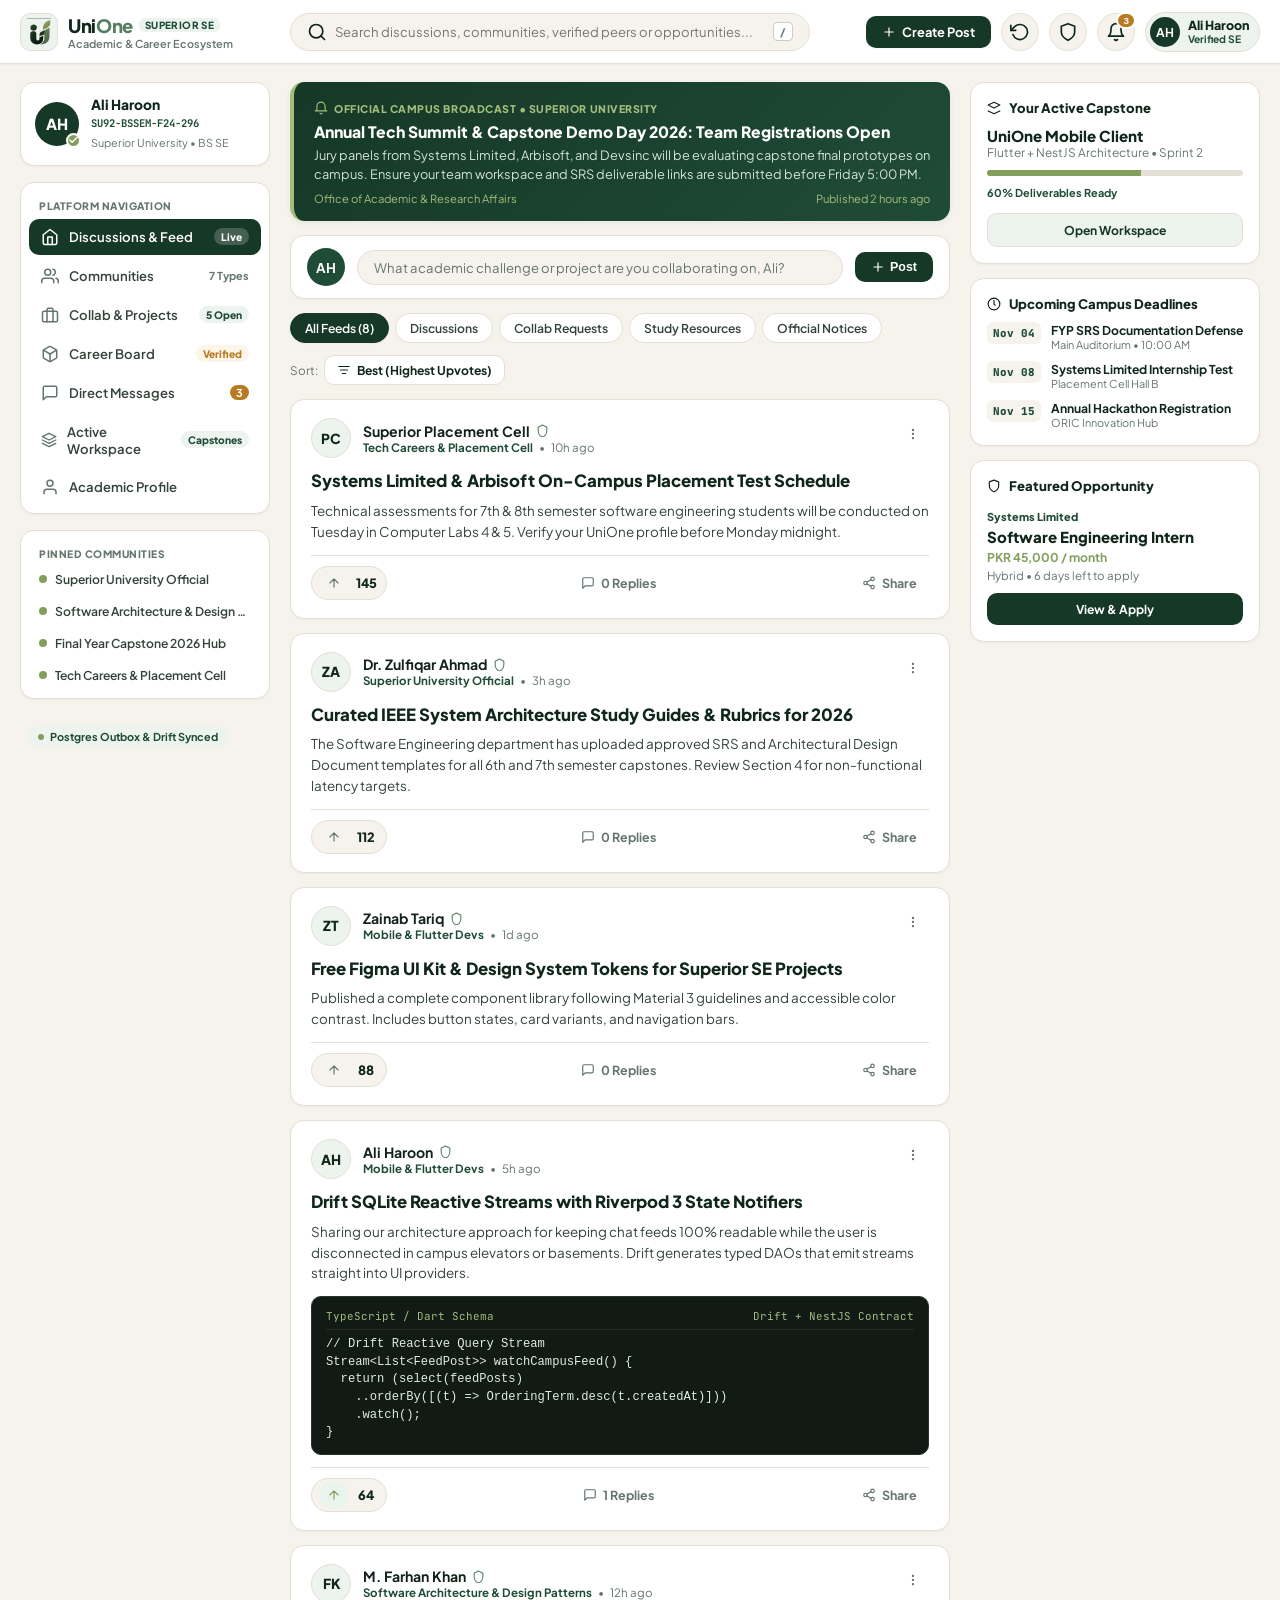
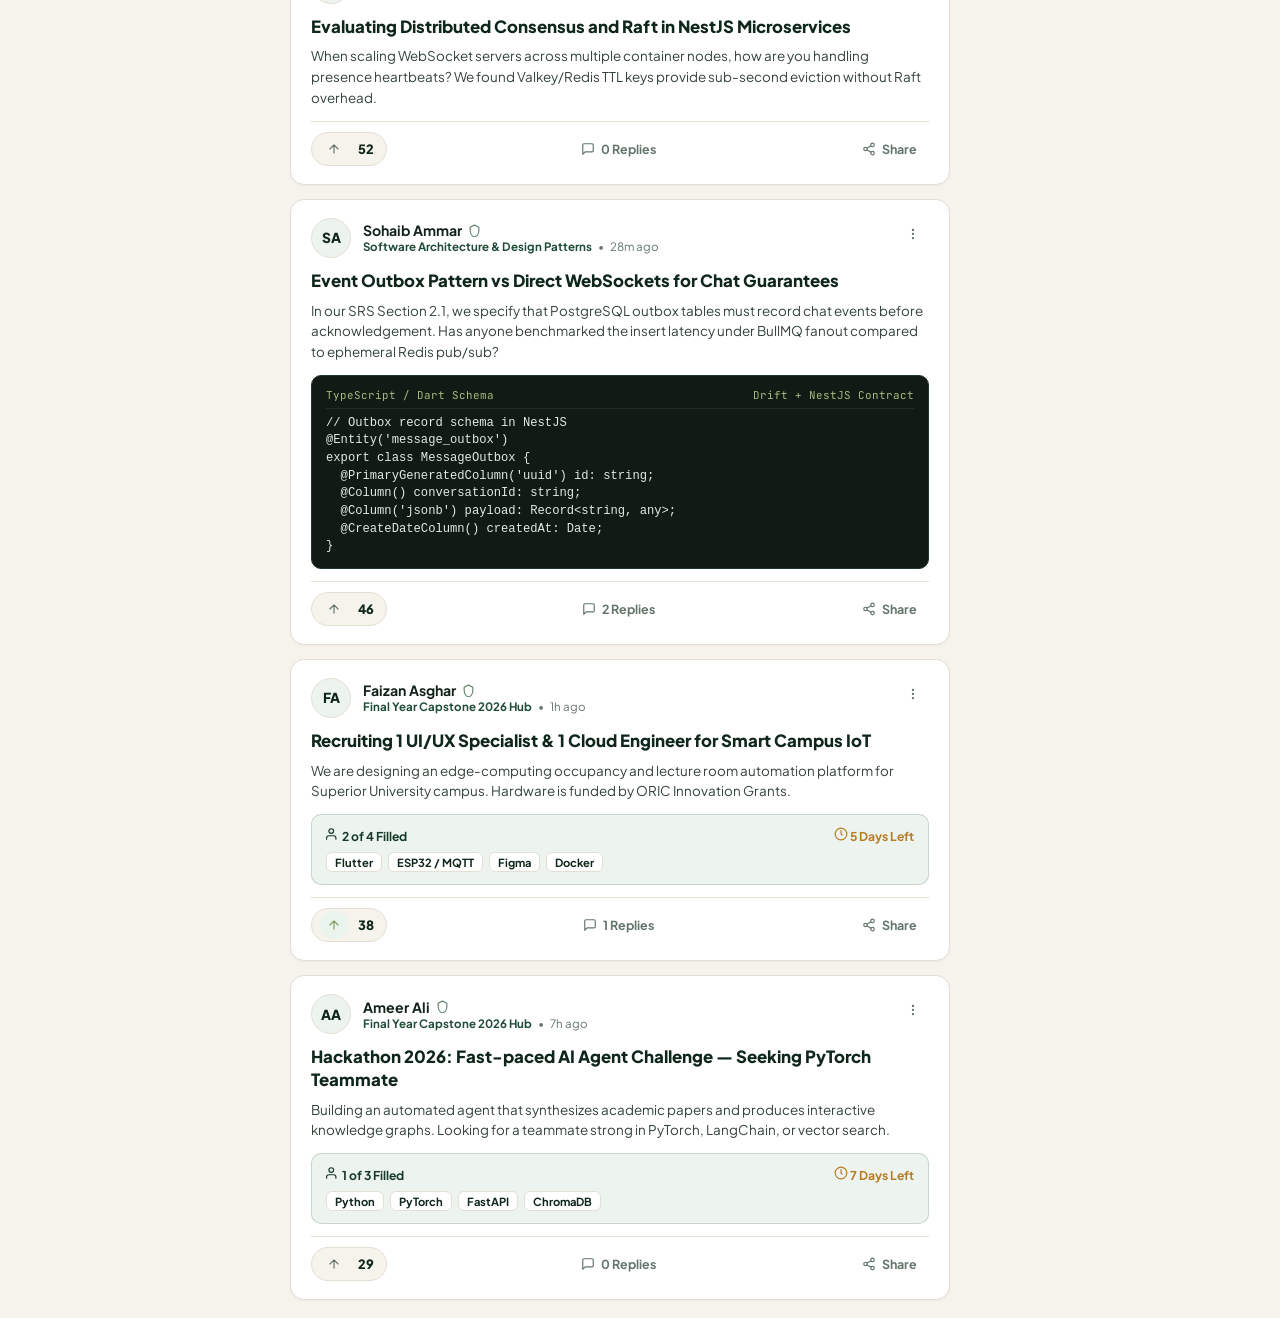
==== index.html @ a62dd931 "feat: complete UniOne responsive prototype with centered logo, minimal copy, and bottom navigation" ====
<!DOCTYPE html>
<html lang="en">
<head>
  <meta charset="UTF-8">
  <meta name="viewport" content="width=device-width, initial-scale=1.0, maximum-scale=1.0, user-scalable=no, viewport-fit=cover">
  <title>UniOne — Student Collaboration, Community Networking & Career Platform</title>
  <meta name="description" content="Superior University's verified academic collaboration and career discovery ecosystem.">
  <link rel="preconnect" href="https://fonts.googleapis.com">
  <link rel="preconnect" href="https://fonts.gstatic.com" crossorigin>
  <link href="https://fonts.googleapis.com/css2?family=Plus+Jakarta+Sans:wght@400;500;600;700;800&family=JetBrains+Mono:wght@400;500;600&display=swap" rel="stylesheet">
  <link rel="stylesheet" href="styles.css">
</head>
<body class="unione-app-body">

  <!-- ========================================== -->
  <!-- 0. BRAND SPLASH SCREEN (Animates on load) -->
  <!-- ========================================== -->
  <div class="splash-screen" id="splashScreen">
    <div class="splash-particles">
      <span class="particle p1"></span>
      <span class="particle p2"></span>
      <span class="particle p3"></span>
    </div>

    <div class="splash-content">
      <div class="splash-logo-container">
        <div class="logo-glow-ring"></div>
        <div class="logo-svg-wrapper" id="splashLogo">
          <svg xmlns="http://www.w3.org/2000/svg" viewBox="0 0 210 240" class="brand-svg-mark">
            <defs>
              <linearGradient id="splash-grad-forest" x1="0%" y1="0%" x2="100%" y2="100%">
                <stop offset="0%" stop-color="#1B3E2B" />
                <stop offset="100%" stop-color="#0F2418" />
              </linearGradient>
              <linearGradient id="splash-grad-sage" x1="0%" y1="0%" x2="100%" y2="100%">
                <stop offset="0%" stop-color="#5E7D53" />
                <stop offset="100%" stop-color="#41573A" />
              </linearGradient>
              <linearGradient id="splash-grad-leaf" x1="0%" y1="0%" x2="100%" y2="100%">
                <stop offset="0%" stop-color="#9DB568" />
                <stop offset="100%" stop-color="#768F4C" />
              </linearGradient>
            </defs>
            <path class="splash-path u-curve" d="M 35,117 L 28,128 L 27,171 L 30,188 L 40,206 L 59,221 L 81,227 L 103,225 L 124,214 L 134,203 L 142,186 L 143,151 L 109,164 L 105,185 L 100,190 L 91,191 L 84,186 L 82,181 L 82,129 L 78,120 L 72,115 L 62,112 L 48,112 Z" fill="url(#splash-grad-forest)" />
            <path class="splash-path right-stem" d="M 195,82 L 122,117 L 111,128 L 108,137 L 108,157 L 150,142 L 150,173 L 146,192 L 139,205 L 125,219 L 115,225 L 116,227 L 135,226 L 155,220 L 175,208 L 188,192 L 196,169 Z" fill="url(#splash-grad-sage)" />
            <path class="splash-path dot" d="M 52,55 L 42,59 L 33,67 L 29,77 L 29,88 L 33,97 L 40,104 L 48,108 L 60,109 L 72,105 L 81,97 L 86,87 L 86,75 L 81,65 L 73,58 L 65,55 Z" fill="url(#splash-grad-forest)" />
            <path class="splash-path leaf" d="M 202,18 L 192,19 L 173,27 L 164,33 L 153,44 L 144,59 L 141,69 L 140,99 L 145,98 L 176,84 L 182,80 L 193,69 L 198,60 L 202,46 L 202,35 L 203,34 L 203,19 Z" fill="url(#splash-grad-leaf)" />
          </svg>
        </div>
      </div>

      <div class="splash-typography">
        <h1 class="splash-title">Uni<span>One</span></h1>
        <p class="splash-tagline">Student Collaboration, Community Networking & Career Discovery</p>
        <div class="splash-badge-sub">
          <svg class="svg-icon mini" viewBox="0 0 24 24"><path d="M12 2l8 4v6c0 5.5-3.8 10.7-8 12-4.2-1.3-8-6.5-8-12V6l8-4z"/></svg>
          <span>Superior University Verified Network • SRS v1.0</span>
        </div>
      </div>

      <div class="splash-loader-area">
        <div class="splash-progress-track">
          <div class="splash-progress-bar" id="splashProgressBar"></div>
        </div>
        <span class="splash-loading-text" id="splashStatusText">Connecting to academic registry...</span>
      </div>
    </div>
  </div>

  <!-- ========================================== -->
  <!-- TOP UNIVERSAL HEADER BAR (Fluid & Responsive) -->
  <!-- ========================================== -->
  <header class="unione-top-navbar" id="topNavbar">
    <div class="nav-left-brand">
      <button class="mobile-menu-toggle" id="btnToggleSidebar" aria-label="Toggle Navigation">
        <svg class="svg-icon" viewBox="0 0 24 24"><line x1="3" y1="12" x2="21" y2="12"></line><line x1="3" y1="6" x2="21" y2="6"></line><line x1="3" y1="18" x2="21" y2="18"></line></svg>
      </button>

      <div class="brand-link" id="brandLogoTrigger">
        <div class="brand-logo-frame">
          <img src="logo_clean.png" alt="UniOne Logo" width="28" height="32" class="brand-img">
        </div>
        <div class="brand-titles">
          <div class="brand-name-row">
            <span class="brand-name">Uni<span class="brand-highlight">One</span></span>
            <span class="brand-tag-beta">Superior SE</span>
          </div>
          <span class="brand-org">Academic & Career Ecosystem</span>
        </div>
      </div>
    </div>

    <!-- Center Universal Search Bar with Live Suggestions -->
    <div class="nav-center-search">
      <div class="search-input-shell">
        <svg class="svg-icon search-icon" viewBox="0 0 24 24"><circle cx="11" cy="11" r="8"></circle><line x1="21" y1="21" x2="16.65" y2="16.65"></line></svg>
        <input type="text" id="globalSearchInput" placeholder="Search discussions, communities, verified peers or opportunities..." autocomplete="off">
        <kbd class="search-kbd-hint">/</kbd>
      </div>
      <!-- Live Dropdown Results Container -->
      <div class="search-quick-dropdown hidden" id="searchQuickDropdown"></div>
    </div>

    <!-- Right Actions: Composer, Notifications, Live State & Profile -->
    <div class="nav-right-actions">
      <button class="action-btn-primary" id="btnHeaderNewPost">
        <svg class="svg-icon mini" viewBox="0 0 24 24"><line x1="12" y1="5" x2="12" y2="19"></line><line x1="5" y1="12" x2="19" y2="12"></line></svg>
        <span class="btn-text">Create Post</span>
      </button>

      <!-- Replay Splash Sequence -->
      <button class="icon-round-btn" id="btnReplaySplashHeader" title="Replay App Launch Experience">
        <svg class="svg-icon" viewBox="0 0 24 24"><polyline points="1 4 1 10 7 10"></polyline><path d="M3.51 15a9 9 0 1 0 2.13-9.36L1 10"></path></svg>
      </button>

      <!-- Verification / OTP Flow Preview -->
      <button class="icon-round-btn" id="btnVerifyDomainHeader" title="Verify University Email & Domain">
        <svg class="svg-icon" viewBox="0 0 24 24"><path d="M12 22s8-4 8-10V5l-8-3-8 3v7c0 6 8 10 8 10z"></path></svg>
      </button>

      <!-- Notifications Dropdown Trigger -->
      <div class="popover-wrapper">
        <button class="icon-round-btn has-dot" id="btnNotificationsToggle" title="Notifications">
          <svg class="svg-icon" viewBox="0 0 24 24"><path d="M18 8A6 6 0 0 0 6 8c0 7-3 9-3 9h18s-3-2-3-9"></path><path d="M13.73 21a2 2 0 0 1-3.46 0"></path></svg>
          <span class="unread-dot" id="notifUnreadBadge">3</span>
        </button>

        <div class="popover-dropdown notifications-panel hidden" id="notificationsDropdown">
          <div class="dropdown-header">
            <h4>Campus Notifications</h4>
            <button class="text-action-link" id="btnMarkAllNotifsRead">Mark read</button>
          </div>
          <div class="notifications-scroll" id="notificationsList">
            <!-- Dynamically populated from demo data -->
          </div>
        </div>
      </div>

      <!-- User Profile Header Summary -->
      <div class="header-profile-badge" id="btnOpenProfileHeader">
        <div class="profile-avatar-pill">AH</div>
        <div class="profile-meta-text">
          <span class="user-display-name">Ali Haroon</span>
          <span class="user-role-badge">Verified SE</span>
        </div>
      </div>
    </div>
  </header>

  <!-- ========================================== -->
  <!-- MAIN APP WORKSPACE (Responsive Multi-Column) -->
  <!-- ========================================== -->
  <div class="app-workspace-layout">
    
    <!-- ---------------------------------------- -->
    <!-- LEFT NAVIGATION SIDEBAR (Collapsible on mobile) -->
    <!-- ---------------------------------------- -->
    <aside class="app-navigation-sidebar" id="appSidebar">
      <!-- Verified Student Mini Badge Card -->
      <div class="sidebar-student-card">
        <div class="student-avatar-ring">
          <span class="student-initials">AH</span>
          <span class="verified-icon-check" title="Verified University Student">
            <svg class="svg-icon mini" viewBox="0 0 24 24"><polyline points="20 6 9 17 4 12"></polyline></svg>
          </span>
        </div>
        <div class="student-info">
          <h4>Ali Haroon</h4>
          <span class="student-id-code">SU92-BSSEM-F24-296</span>
          <span class="student-dept">Superior University • BS SE</span>
        </div>
      </div>

      <!-- Main Navigation Links -->
      <nav class="sidebar-nav-menu">
        <div class="nav-section-label">PLATFORM NAVIGATION</div>

        <button class="nav-menu-item active" data-tab="feed">
          <svg class="svg-icon" viewBox="0 0 24 24"><path d="M3 9l9-7 9 7v11a2 2 0 0 1-2 2H5a2 2 0 0 1-2-2z"></path><polyline points="9 22 9 12 15 12 15 22"></polyline></svg>
          <span>Discussions & Feed</span>
          <span class="menu-badge hot">Live</span>
        </button>

        <button class="nav-menu-item" data-tab="communities">
          <svg class="svg-icon" viewBox="0 0 24 24"><path d="M17 21v-2a4 4 0 0 0-4-4H5a4 4 0 0 0-4 4v2"></path><circle cx="9" cy="7" r="4"></circle><path d="M23 21v-2a4 4 0 0 0-3-3.87"></path><path d="M16 3.13a4 4 0 0 1 0 7.75"></path></svg>
          <span>Communities</span>
          <span class="menu-count">7 Types</span>
        </button>

        <button class="nav-menu-item" data-tab="collab">
          <svg class="svg-icon" viewBox="0 0 24 24"><rect x="2" y="7" width="20" height="14" rx="2" ry="2"></rect><path d="M16 21V5a2 2 0 0 0-2-2h-4a2 2 0 0 0-2 2v16"></path></svg>
          <span>Collab & Projects</span>
          <span class="menu-badge">5 Open</span>
        </button>

        <button class="nav-menu-item" data-tab="opportunities">
          <svg class="svg-icon" viewBox="0 0 24 24"><path d="M21 16V8a2 2 0 0 0-1-1.73l-7-4a2 2 0 0 0-2 0l-7 4A2 2 0 0 0 3 8v8a2 2 0 0 0 1 1.73l7 4a2 2 0 0 0 2 0l7-4A2 2 0 0 0 21 16z"></path><polyline points="3.27 6.96 12 12.01 20.73 6.96"></polyline><line x1="12" y1="22.08" x2="12" y2="12"></line></svg>
          <span>Career Board</span>
          <span class="menu-badge verified">Verified</span>
        </button>

        <button class="nav-menu-item" data-tab="messages">
          <svg class="svg-icon" viewBox="0 0 24 24"><path d="M21 15a2 2 0 0 1-2 2H7l-4 4V5a2 2 0 0 1 2-2h14a2 2 0 0 1 2 2z"></path></svg>
          <span>Direct Messages</span>
          <span class="menu-count unread-pill" id="sidebarMsgUnreadCount">3</span>
        </button>

        <button class="nav-menu-item" data-tab="workspace">
          <svg class="svg-icon" viewBox="0 0 24 24"><polygon points="12 2 2 7 12 12 22 7 12 2"></polygon><polyline points="2 17 12 22 22 17"></polyline><polyline points="2 12 12 17 22 12"></polyline></svg>
          <span>Active Workspace</span>
          <span class="menu-badge active-pill">Capstones</span>
        </button>

        <button class="nav-menu-item" data-tab="profile">
          <svg class="svg-icon" viewBox="0 0 24 24"><path d="M20 21v-2a4 4 0 0 0-4-4H8a4 4 0 0 0-4 4v2"></path><circle cx="12" cy="7" r="4"></circle></svg>
          <span>Academic Profile</span>
        </button>
      </nav>

      <!-- Quick Communities Shortlist -->
      <div class="sidebar-communities-section">
        <div class="nav-section-label">PINNED COMMUNITIES</div>
        <div class="pinned-comm-list" id="sidebarPinnedComm">
          <!-- Dynamically populated -->
        </div>
      </div>

      <!-- Quick Stats Footer -->
      <div class="sidebar-status-footer">
        <div class="status-indicator-pill">
          <span class="live-dot"></span>
          <span>Postgres Outbox & Drift Synced</span>
        </div>
      </div>
    </aside>

    <!-- ---------------------------------------- -->
    <!-- CENTER CONTENT STAGE (Dynamic Views)     -->
    <!-- ---------------------------------------- -->
    <main class="app-main-content" id="appMainStage">

      <!-- ======================================== -->
      <!-- TAB 1: DISCUSSIONS & FEED (SRS 3.4)     -->
      <!-- ======================================== -->
      <section class="content-view-pane active" id="pane-feed">
        <!-- Campus Official Announcement Banner (SRS FR-08, FR-14) -->
        <article class="campus-broadcast-banner">
          <div class="broadcast-tag">
            <svg class="svg-icon mini" viewBox="0 0 24 24"><path d="M22 17H2a3 3 0 0 0 3-3V9a7 7 0 0 1 14 0v5a3 3 0 0 0 3 3zm-8.27 4a2 2 0 0 1-3.46 0"/></svg>
            <span>OFFICIAL CAMPUS BROADCAST • SUPERIOR UNIVERSITY</span>
          </div>
          <div class="broadcast-body">
            <h3>Annual Tech Summit & Capstone Demo Day 2026: Team Registrations Open</h3>
            <p>Jury panels from Systems Limited, Arbisoft, and Devsinc will be evaluating capstone final prototypes on campus. Ensure your team workspace and SRS deliverable links are submitted before Friday 5:00 PM.</p>
          </div>
          <div class="broadcast-footer">
            <span class="broadcast-source">Office of Academic & Research Affairs</span>
            <span class="broadcast-time">Published 2 hours ago</span>
          </div>
        </article>

        <!-- Quick Post Trigger Box -->
        <div class="quick-composer-box" id="triggerComposerBox">
          <div class="quick-avatar">AH</div>
          <div class="quick-input-placeholder">
            <span>What academic challenge or project are you collaborating on, Ali?</span>
          </div>
          <button class="quick-post-btn" id="btnQuickPostAction">
            <svg class="svg-icon mini" viewBox="0 0 24 24"><line x1="12" y1="5" x2="12" y2="19"></line><line x1="5" y1="12" x2="19" y2="12"></line></svg>
            <span>Post</span>
          </button>
        </div>

        <!-- Filter Subbar: Type Chips & Sort Toggle (SRS FR-16: New/Best sorting) -->
        <div class="feed-controls-subbar">
          <div class="filter-pills-row">
            <button class="filter-pill active" data-filter="all">All Feeds (8)</button>
            <button class="filter-pill" data-filter="discussion">Discussions</button>
            <button class="filter-pill" data-filter="collab">Collab Requests</button>
            <button class="filter-pill" data-filter="resource">Study Resources</button>
            <button class="filter-pill" data-filter="announcement">Official Notices</button>
          </div>

          <div class="sort-action-group">
            <span class="sort-hint-label">Sort:</span>
            <button class="sort-dropdown-btn" id="btnToggleSort">
              <svg class="svg-icon mini" viewBox="0 0 24 24"><path d="M3 6h18M6 12h12m-9 6h6"/></svg>
              <strong id="currentSortLabel">Best (Highest Upvotes)</strong>
            </button>
          </div>
        </div>

        <!-- Main Stream Cards Container -->
        <div class="posts-feed-stream" id="postsFeedContainer">
          <!-- Populated from rich demo data via app.js -->
        </div>
      </section>

      <!-- ======================================== -->
      <!-- TAB 2: COMMUNITIES (7 MVP TYPES - SRS 3.3)-->
      <!-- ======================================== -->
      <section class="content-view-pane" id="pane-communities">
        <div class="section-hero-header">
          <div class="hero-text-block">
            <h2>Campus Communities</h2>
            <p>Explore 7 verified community tiers structured according to UniOne SRS Section 3.3. Join academic hubs, project workspaces, and faculty channels.</p>
          </div>
          <button class="action-btn-primary" id="btnCreateCommunityTrigger">
            <svg class="svg-icon mini" viewBox="0 0 24 24"><line x1="12" y1="5" x2="12" y2="19"></line><line x1="5" y1="12" x2="19" y2="12"></line></svg>
            <span>Create Community</span>
          </button>
        </div>

        <!-- 7 Types Filter Tabs -->
        <div class="community-categories-bar">
          <button class="cat-chip active" data-comm-filter="all">All Tiers (7)</button>
          <button class="cat-chip" data-comm-filter="institutional">Institutional</button>
          <button class="cat-chip" data-comm-filter="academic">Academic & Study</button>
          <button class="cat-chip" data-comm-filter="project">Project Work</button>
          <button class="cat-chip" data-comm-filter="career">Careers & Placement</button>
          <button class="cat-chip" data-comm-filter="interest">Open Interest</button>
          <button class="cat-chip" data-comm-filter="private">Private Groups</button>
        </div>

        <div class="communities-cards-grid" id="communitiesGrid">
          <!-- Populated via JS -->
        </div>
      </section>

      <!-- ======================================== -->
      <!-- TAB 3: COLLABS & PROJECTS (SRS 3.5)     -->
      <!-- ======================================== -->
      <section class="content-view-pane" id="pane-collab">
        <div class="section-hero-header banner-style">
          <div class="hero-text-block">
            <div class="hero-subbadge">
              <svg class="svg-icon mini" viewBox="0 0 24 24"><path d="M17 21v-2a4 4 0 0 0-4-4H5a4 4 0 0 0-4 4v2"></path><circle cx="9" cy="7" r="4"></circle></svg>
              <span>STUDENT TEAM RECRUITMENT & CAPSTONE DISCOVERY</span>
            </div>
            <h2>Recruit Peer Teammates with Verified Skills</h2>
            <p>Looking for a Flutter developer, backend engineer, or UI/UX designer for your semester project or national hackathon? Post structured requests with transparent capacity and deadlines.</p>
          </div>
          <div class="hero-actions-row">
            <button class="action-btn-primary" id="btnPostCollabHero">
              <svg class="svg-icon mini" viewBox="0 0 24 24"><line x1="12" y1="5" x2="12" y2="19"></line><line x1="5" y1="12" x2="19" y2="12"></line></svg>
              <span>Post Collab Request</span>
            </button>
            <button class="action-btn-secondary" id="btnGoToWorkspaceHero">
              <svg class="svg-icon mini" viewBox="0 0 24 24"><polygon points="12 2 2 7 12 12 22 7 12 2"></polygon><polyline points="2 17 12 22 22 17"></polyline></svg>
              <span>Open My Team Workspace</span>
            </button>
          </div>
        </div>

        <div class="collab-items-grid" id="collabDirectoryGrid">
          <!-- Populated via JS -->
        </div>
      </section>

      <!-- ======================================== -->
      <!-- TAB 4: CAREER BOARD (SRS 3.7)           -->
      <!-- ======================================== -->
      <section class="content-view-pane" id="pane-opportunities">
        <div class="section-hero-header">
          <div class="hero-text-block">
            <div class="verified-gate-pill">
              <svg class="svg-icon mini" viewBox="0 0 24 24"><path d="M12 22s8-4 8-10V5l-8-3-8 3v7c0 6 8 10 8 10z"></path></svg>
              <span>VERIFIED CORPORATE PARTNERS ONLY • AUTO-EXPIRES IN 14 DAYS</span>
            </div>
            <h2>Superior Career & Internship Discovery</h2>
            <p>Direct recruitment postings strictly vetted by Superior Career Office. No unpaid traps or unverified entities. Apply seamlessly with your verified university credentials.</p>
          </div>
        </div>

        <div class="opportunities-filter-strip">
          <div class="opp-type-filters">
            <button class="opp-filter-btn active" data-opp-type="all">All Opportunities (5)</button>
            <button class="opp-filter-btn" data-opp-type="internship">Paid Internships</button>
            <button class="opp-filter-btn" data-opp-type="graduate">Graduate Roles</button>
            <button class="opp-filter-btn" data-opp-type="research">Research Grants</button>
          </div>
          <span class="opp-stats-text" id="oppCountIndicator">Showing 5 vetted opportunities</span>
        </div>

        <div class="opportunities-cards-container" id="opportunitiesContainer">
          <!-- Populated via JS -->
        </div>
      </section>

      <!-- ======================================== -->
      <!-- TAB 5: DIRECT MESSAGES & CHAT (SRS 3.6) -->
      <!-- ======================================== -->
      <section class="content-view-pane" id="pane-messages">
        <div class="chat-system-layout">
          <!-- Chat Sidebar: Conversation List & Requests -->
          <div class="chat-sidebar-column">
            <div class="chat-nav-switch">
              <button class="chat-switch-btn active" id="btnSwitchDirectChat">
                <span>Conversations</span>
                <span class="chat-count-tag" id="chatActiveCount">4</span>
              </button>
              <button class="chat-switch-btn" id="btnSwitchRequestsChat">
                <span>Requests</span>
                <span class="chat-count-tag alert" id="chatRequestsCount">2</span>
              </button>
            </div>

            <!-- Search Conversations -->
            <div class="chat-search-input-shell">
              <svg class="svg-icon mini" viewBox="0 0 24 24"><circle cx="11" cy="11" r="8"></circle><line x1="21" y1="21" x2="16.65" y2="16.65"></line></svg>
              <input type="text" placeholder="Filter conversations..." id="inputFilterConvs">
            </div>

            <!-- Conversations List -->
            <div class="conversations-scroll-list" id="convsList">
              <!-- Populated via JS -->
            </div>

            <!-- Requests List (hidden by default) -->
            <div class="requests-scroll-list hidden" id="reqsList">
              <!-- Populated via JS -->
            </div>
          </div>

          <!-- Active Conversation Stage -->
          <div class="chat-active-stage" id="chatActiveStage">
            <header class="active-chat-header">
              <div class="chat-target-meta">
                <div class="chat-target-avatar" id="activeChatAvatar">SA</div>
                <div class="chat-target-titles">
                  <div class="chat-target-name-row">
                    <h4 id="activeChatName">Sohaib Ammar</h4>
                    <span class="chat-verified-badge" title="Verified Peer">
                      <svg class="svg-icon mini" viewBox="0 0 24 24"><polyline points="20 6 9 17 4 12"></polyline></svg>
                    </span>
                  </div>
                  <span class="chat-target-subtitle" id="activeChatSub">SU92-BSSEM-F24-339 • <span class="status-online-text">Online</span></span>
                </div>
              </div>
              <div class="chat-header-actions">
                <button class="icon-round-btn" id="btnReportChatUser" title="Report User to Safety">
                  <svg class="svg-icon mini" viewBox="0 0 24 24"><polygon points="7.86 2 16.14 2 22 7.86 22 16.14 16.14 22 7.86 22 2 16.14 2 7.86 7.86 2"></polygon><line x1="12" y1="8" x2="12" y2="12"></line><line x1="12" y1="16" x2="12.01" y2="16"></line></svg>
                </button>
              </div>
            </header>

            <!-- Message Stream -->
            <div class="chat-messages-scroll" id="activeChatMessagesScroll">
              <!-- Dynamically populated with chat bubbles -->
            </div>

            <!-- Typing indicator -->
            <div class="chat-typing-status hidden" id="chatTypingRow">
              <span id="chatTypingName">Sohaib</span> is typing
              <span class="typing-dot"></span><span class="typing-dot"></span><span class="typing-dot"></span>
            </div>

            <!-- Chat Composer -->
            <form class="chat-send-form" id="activeChatSendForm">
              <button type="button" class="chat-tool-btn" id="btnChatAttach" title="Attach Code/File">
                <svg class="svg-icon" viewBox="0 0 24 24"><path d="M21.44 11.05l-9.19 9.19a6 6 0 0 1-8.49-8.49l9.19-9.19a4 4 0 0 1 5.66 5.66l-9.2 9.19a2 2 0 0 1-2.83-2.83l8.49-8.48"></path></svg>
              </button>
              <input type="text" class="chat-message-input" id="inputChatMessageText" placeholder="Write a message to your peer..." autocomplete="off">
              <button type="submit" class="chat-submit-btn" id="btnSubmitChatMessage" title="Send Message">
                <svg class="svg-icon" viewBox="0 0 24 24"><line x1="22" y1="2" x2="11" y2="13"></line><polygon points="22 2 15 22 11 13 2 9 22 2"></polygon></svg>
              </button>
            </form>
          </div>
        </div>
      </section>

      <!-- ======================================== -->
      <!-- TAB 6: PROJECT WORKSPACE (SRS 3.5 & FR-21)-->
      <!-- ======================================== -->
      <section class="content-view-pane" id="pane-workspace">
        <div class="workspace-page-card">
          <header class="workspace-hero-bar">
            <div class="ws-hero-details">
              <span class="ws-tag">CAPSTONE WORKSPACE #W-409</span>
              <h3>UniOne Mobile Client (Flutter + Drift Engine)</h3>
              <p>Senior Capstone Project • Supervisor: Dr. Zulfiqar Ahmad • Milestone: Sprint 2 Demo</p>
            </div>
            <div class="ws-team-avatars-stack">
              <span class="stack-avatar" title="Ali Haroon (Project Lead)">AH</span>
              <span class="stack-avatar" title="Sohaib Ammar (Backend Arch)">SA</span>
              <span class="stack-avatar" title="Raheem Rizwan (BullMQ Queues)">RR</span>
              <span class="stack-avatar" title="Faizan Asghar (UI/UX)">FA</span>
              <span class="stack-more">+3</span>
            </div>
          </header>

          <!-- Workspace Sub Navigation -->
          <div class="workspace-sub-tabs">
            <button class="ws-tab-btn active" data-ws-section="tasks">
              <svg class="svg-icon mini" viewBox="0 0 24 24"><polyline points="9 11 12 14 22 4"></polyline><path d="M21 12v7a2 2 0 0 1-2 2H5a2 2 0 0 1-2-2V5a2 2 0 0 1 2-2h11"></path></svg>
              <span>Milestones & Tasks (5)</span>
            </button>
            <button class="ws-tab-btn" data-ws-section="roster">
              <svg class="svg-icon mini" viewBox="0 0 24 24"><path d="M17 21v-2a4 4 0 0 0-4-4H5a4 4 0 0 0-4 4v2"></path><circle cx="9" cy="7" r="4"></circle></svg>
              <span>Team Roster (7 Verified)</span>
            </button>
            <button class="ws-tab-btn" data-ws-section="teamchat">
              <svg class="svg-icon mini" viewBox="0 0 24 24"><path d="M21 15a2 2 0 0 1-2 2H7l-4 4V5a2 2 0 0 1 2-2h14a2 2 0 0 1 2 2z"></path></svg>
              <span>Private Team Chat</span>
            </button>
          </div>

          <!-- Section 1: Tasks & Progress -->
          <div class="ws-section-body active" id="wsSectionTasks">
            <div class="sprint-progress-card">
              <div class="progress-info-row">
                <strong>Sprint 2 Deliverable Completion Rate</strong>
                <span id="wsProgressPercent">60% Completed (3 of 5)</span>
              </div>
              <div class="progress-bar-track">
                <div class="progress-bar-fill" id="wsProgressBarFill" style="width: 60%;"></div>
              </div>
            </div>

            <div class="tasks-checklist-container" id="wsTasksList">
              <!-- Checkable task items with status changes -->
            </div>
          </div>

          <!-- Section 2: Team Roster -->
          <div class="ws-section-body" id="wsSectionRoster">
            <div class="roster-cards-grid" id="wsRosterGrid">
              <!-- Populated via JS with 7 student engineers from SRS -->
            </div>
          </div>

          <!-- Section 3: Team Chat -->
          <div class="ws-section-body" id="wsSectionTeamchat">
            <div class="team-chat-standalone-card">
              <div class="team-messages-scroll" id="wsTeamChatMessages">
                <!-- Populated via JS -->
              </div>
              <form class="team-chat-send-row" id="formTeamChatSend">
                <input type="text" id="inputTeamChatMessage" placeholder="Message the capstone team..." autocomplete="off">
                <button type="submit" class="action-btn-primary">Send to Team</button>
              </form>
            </div>
          </div>
        </div>
      </section>

      <!-- ======================================== -->
      <!-- TAB 7: ACADEMIC PROFILE (SRS 3.2)       -->
      <!-- ======================================== -->
      <section class="content-view-pane" id="pane-profile">
        <div class="profile-page-wrapper">
          <div class="profile-banner-hero">
            <div class="banner-geometric-pattern"></div>
            <button class="edit-profile-trigger" id="btnEditProfileTrigger">
              <svg class="svg-icon mini" viewBox="0 0 24 24"><path d="M12 20h9"></path><path d="M16.5 3.5a2.121 2.121 0 0 1 3 3L7 19l-4 1 1-4L16.5 3.5z"></path></svg>
              <span>Edit Profile</span>
            </button>
          </div>

          <div class="profile-hero-content">
            <div class="profile-avatar-stack">
              <div class="profile-large-avatar">AH</div>
              <div class="profile-large-verified-badge" title="Verified Superior Student">
                <svg class="svg-icon" viewBox="0 0 24 24"><polyline points="20 6 9 17 4 12"></polyline></svg>
              </div>
            </div>

            <div class="profile-headline-details">
              <div class="profile-name-row">
                <h2>Ali Haroon</h2>
                <span class="roll-badge">SU92-BSSEM-F24-296</span>
                <span class="status-available-badge">
                  <span class="status-pulse-dot"></span>
                  <span>Available for Capstone Collaboration</span>
                </span>
              </div>
              <p class="profile-program-line">BS Software Engineering • Superior University Lahore</p>
              <p class="profile-summary-text">Full-stack & Flutter engineer passionate about offline-first distributed systems, PostgreSQL transactional outbox design, and building real-world student platforms.</p>
            </div>
          </div>

          <!-- Academic Metrics -->
          <div class="profile-metrics-strip">
            <div class="metric-block">
              <span class="m-val">18</span>
              <span class="m-lbl">Discussion Posts</span>
            </div>
            <div class="metric-block">
              <span class="m-val">6</span>
              <span class="m-lbl">Communities Joined</span>
            </div>
            <div class="metric-block">
              <span class="m-val">3</span>
              <span class="m-lbl">Active Projects</span>
            </div>
            <div class="metric-block">
              <span class="m-val">3.82</span>
              <span class="m-lbl">Verified CGPA</span>
            </div>
          </div>

          <!-- Skills & Capstone Showcase -->
          <div class="profile-grid-panels">
            <div class="profile-panel-card">
              <div class="panel-header">
                <h4>Verified Technical Skills</h4>
                <span class="panel-subtag">Peer Endorsed</span>
              </div>
              <div class="skills-cloud-pills">
                <span class="skill-pill"><span class="pill-dot"></span>Flutter & Dart</span>
                <span class="skill-pill"><span class="pill-dot"></span>NestJS & TypeScript</span>
                <span class="skill-pill"><span class="pill-dot"></span>PostgreSQL (Outbox & FTS)</span>
                <span class="skill-pill"><span class="pill-dot"></span>Drift SQLite Local Cache</span>
                <span class="skill-pill"><span class="pill-dot"></span>Docker & Redis</span>
                <span class="skill-pill"><span class="pill-dot"></span>UML 2.5 Software Modeling</span>
              </div>
            </div>

            <div class="profile-panel-card">
              <div class="panel-header">
                <h4>Privacy & Visibility Controls (SRS FR-09)</h4>
              </div>
              <div class="privacy-control-row">
                <div class="pc-text">
                  <strong>Show Academic Roll Number</strong>
                  <span>Allow verified students and professors to view academic credential</span>
                </div>
                <label class="switch">
                  <input type="checkbox" checked id="toggleRollVisibility">
                  <span class="slider round"></span>
                </label>
              </div>
              <div class="privacy-control-row">
                <div class="pc-text">
                  <strong>Allow Peer Message Requests</strong>
                  <span>Route non-connection messages to screened requests queue</span>
                </div>
                <label class="switch">
                  <input type="checkbox" checked id="toggleMsgRequests">
                  <span class="slider round"></span>
                </label>
              </div>
            </div>
          </div>
        </div>
      </section>

    </main>

    <!-- ---------------------------------------- -->
    <!-- RIGHT COMPLEMENTARY SIDEBAR (Desktop/Large)-->
    <!-- ---------------------------------------- -->
    <aside class="app-right-sidebar">
      <!-- Quick Active Project Card -->
      <div class="side-card active-project-widget">
        <div class="side-card-header">
          <svg class="svg-icon mini" viewBox="0 0 24 24"><polygon points="12 2 2 7 12 12 22 7 12 2"></polygon><polyline points="2 17 12 22 22 17"></polyline></svg>
          <h4>Your Active Capstone</h4>
        </div>
        <h5>UniOne Mobile Client</h5>
        <p>Flutter + NestJS Architecture • Sprint 2</p>
        <div class="widget-progress">
          <div class="wp-track"><div class="wp-fill" style="width: 60%;"></div></div>
          <span>60% Deliverables Ready</span>
        </div>
        <button class="widget-action-btn" id="btnSideOpenWorkspace">Open Workspace</button>
      </div>

      <!-- Campus Events & Deadlines -->
      <div class="side-card">
        <div class="side-card-header">
          <svg class="svg-icon mini" viewBox="0 0 24 24"><circle cx="12" cy="12" r="10"></circle><polyline points="12 6 12 12 14 14"></polyline></svg>
          <h4>Upcoming Campus Deadlines</h4>
        </div>
        <ul class="deadlines-list">
          <li>
            <span class="d-date">Nov 04</span>
            <div class="d-info">
              <strong>FYP SRS Documentation Defense</strong>
              <span>Main Auditorium • 10:00 AM</span>
            </div>
          </li>
          <li>
            <span class="d-date">Nov 08</span>
            <div class="d-info">
              <strong>Systems Limited Internship Test</strong>
              <span>Placement Cell Hall B</span>
            </div>
          </li>
          <li>
            <span class="d-date">Nov 15</span>
            <div class="d-info">
              <strong>Annual Hackathon Registration</strong>
              <span>ORIC Innovation Hub</span>
            </div>
          </li>
        </ul>
      </div>

      <!-- Verified Career Spotlight -->
      <div class="side-card career-spotlight-widget">
        <div class="side-card-header">
          <svg class="svg-icon mini" viewBox="0 0 24 24"><path d="M12 22s8-4 8-10V5l-8-3-8 3v7c0 6 8 10 8 10z"></path></svg>
          <h4>Featured Opportunity</h4>
        </div>
        <span class="spotlight-badge">Systems Limited</span>
        <h5>Software Engineering Intern</h5>
        <span class="spotlight-salary">PKR 45,000 / month</span>
        <p>Hybrid • 6 days left to apply</p>
        <button class="widget-action-btn primary" id="btnSideApplyOpp">View & Apply</button>
      </div>
    </aside>

  </div> <!-- /app-workspace-layout -->

  <!-- ========================================== -->
  <!-- MODALS & SLIDE-OVER PANELS                 -->
  <!-- ========================================== -->

  <!-- 1. POST COMPOSER MODAL (SRS 3.4 & FR-15) -->
  <div class="modal-backdrop-overlay hidden" id="composerModal">
    <div class="modal-card-box">
      <div class="modal-header-bar">
        <h3>Publish to Campus Network</h3>
        <button class="close-modal-icon-btn" id="btnCloseComposer">
          <svg class="svg-icon mini" viewBox="0 0 24 24"><line x1="18" y1="6" x2="6" y2="18"></line><line x1="6" y1="6" x2="18" y2="18"></line></svg>
        </button>
      </div>

      <!-- Post Types Tabs -->
      <div class="composer-type-pills">
        <button class="type-pill-btn active" data-type="discussion">
          <svg class="svg-icon mini" viewBox="0 0 24 24"><path d="M21 15a2 2 0 0 1-2 2H7l-4 4V5a2 2 0 0 1 2-2h14a2 2 0 0 1 2 2z"></path></svg>
          <span>Discussion Post</span>
        </button>
        <button class="type-pill-btn" data-type="collab">
          <svg class="svg-icon mini" viewBox="0 0 24 24"><path d="M17 21v-2a4 4 0 0 0-4-4H5a4 4 0 0 0-4 4v2"></path><circle cx="9" cy="7" r="4"></circle></svg>
          <span>Collab Request</span>
        </button>
        <button class="type-pill-btn" data-type="resource">
          <svg class="svg-icon mini" viewBox="0 0 24 24"><path d="M4 19.5A2.5 2.5 0 0 1 6.5 17H20"></path><path d="M6.5 2H20v20H6.5A2.5 2.5 0 0 1 4 19.5v-15A2.5 2.5 0 0 1 6.5 2z"></path></svg>
          <span>Study Resource</span>
        </button>
      </div>

      <form class="modal-form-content" id="composerMainForm">
        <div class="form-control-row">
          <label>Target Community</label>
          <select id="composerTargetComm" class="form-input-element" required>
            <option value="Software Architecture & Design Patterns">Software Architecture & Design Patterns (Academic)</option>
            <option value="Final Year Capstone 2026 Hub">Final Year Capstone 2026 Hub (Project)</option>
            <option value="Mobile & Flutter Devs">Mobile & Flutter Devs (Open Interest)</option>
            <option value="Tech Careers & Placement Cell">Tech Careers & Placement Cell (Career)</option>
            <option value="Superior University Official">Superior University Official (Institutional)</option>
          </select>
        </div>

        <div class="form-control-row">
          <label>Post Title</label>
          <input type="text" id="composerPostTitle" class="form-input-element" placeholder="e.g. Best pattern for SQLite offline sync in Flutter?" required>
        </div>

        <!-- Collab specific extra inputs -->
        <div class="collab-dynamic-group hidden" id="composerCollabGroup">
          <div class="form-cols-two">
            <div class="form-control-row">
              <label>Teammates Needed</label>
              <input type="number" id="collabTeammates" class="form-input-element" min="1" max="6" value="2">
            </div>
            <div class="form-control-row">
              <label>Expected Hours / Week</label>
              <input type="text" id="collabHoursInput" class="form-input-element" placeholder="e.g. 10-15 hrs/wk">
            </div>
          </div>
          <div class="form-control-row">
            <label>Required Skills (comma separated)</label>
            <input type="text" id="collabSkillsInput" class="form-input-element" placeholder="e.g. Flutter, Firebase, REST APIs">
          </div>
        </div>

        <div class="form-control-row">
          <label>Body Description & Context</label>
          <textarea id="composerPostContent" class="form-input-element textarea" rows="4" placeholder="Detail your question, research findings or project requirements..." required></textarea>
        </div>

        <div class="form-control-row">
          <label>Optional Code Snippet (TypeScript, Dart, SQL)</label>
          <textarea id="composerPostCode" class="form-input-element textarea code" rows="2" placeholder="// Paste snippet here if relevant..."></textarea>
        </div>

        <div class="modal-actions-footer">
          <button type="button" class="action-btn-secondary" id="btnCancelComposer">Cancel</button>
          <button type="submit" class="action-btn-primary" id="btnSubmitPublish">
            <svg class="svg-icon mini" viewBox="0 0 24 24"><line x1="22" y1="2" x2="11" y2="13"></line><polygon points="22 2 15 22 11 13 2 9 22 2"></polygon></svg>
            <span>Publish Post</span>
          </button>
        </div>
      </form>
    </div>
  </div>

  <!-- 2. COMMUNITY PREVIEW MODAL (SRS FR-11 & FR-12) -->
  <div class="modal-backdrop-overlay hidden" id="communityModal">
    <div class="modal-card-box">
      <div class="modal-header-bar">
        <span class="preview-comm-badge" id="modalCommBadge">Academic Tier</span>
        <button class="close-modal-icon-btn" id="btnCloseCommunityModal">
          <svg class="svg-icon mini" viewBox="0 0 24 24"><line x1="18" y1="6" x2="6" y2="18"></line><line x1="6" y1="6" x2="18" y2="18"></line></svg>
        </button>
      </div>

      <div class="community-preview-inner">
        <h3 id="modalCommTitle">Software Architecture & Design Patterns</h3>
        <p id="modalCommDesc">In-depth exploration of clean architecture, microservices, and design patterns.</p>
        
        <div class="modal-meta-chips">
          <span class="m-chip" id="modalCommMembers">
            <svg class="svg-icon mini" viewBox="0 0 24 24"><path d="M17 21v-2a4 4 0 0 0-4-4H5a4 4 0 0 0-4 4v2"></path><circle cx="9" cy="7" r="4"></circle></svg>
            840 verified members
          </span>
          <span class="m-chip">
            <svg class="svg-icon mini" viewBox="0 0 24 24"><circle cx="12" cy="12" r="10"></circle><polyline points="12 6 12 12 14 14"></polyline></svg>
            Active daily
          </span>
        </div>

        <div class="community-guidelines-box">
          <h5>Community Code of Conduct</h5>
          <ol class="guidelines-list" id="modalCommRules">
            <!-- Rules populated via JS -->
          </ol>
        </div>

        <!-- Screening Questions if Private / Request Mode -->
        <div class="screening-box-group hidden" id="modalCommScreening">
          <h5>Moderator Screening Questions (Required)</h5>
          <div class="form-control-row">
            <label>What is your current semester and project interest?</label>
            <input type="text" class="form-input-element" id="modalScreenQ1" placeholder="e.g. 5th Semester, Capstone in AI">
          </div>
        </div>

        <div class="modal-actions-footer">
          <button class="action-btn-primary full-width" id="btnExecuteJoinModal">
            <span id="modalJoinBtnLabel">Instant Join Community</span>
          </button>
        </div>
      </div>
    </div>
  </div>

  <!-- 3. OPPORTUNITY DETAIL & APPLY MODAL (SRS 3.7 & FR-31) -->
  <div class="modal-backdrop-overlay hidden" id="opportunityModal">
    <div class="modal-card-box large">
      <div class="modal-header-bar">
        <div class="opp-verified-header-badge">
          <svg class="svg-icon mini" viewBox="0 0 24 24"><path d="M12 22s8-4 8-10V5l-8-3-8 3v7c0 6 8 10 8 10z"></path></svg>
          <span>Verified Corporate Employer • Superior Career Office Vetted</span>
        </div>
        <button class="close-modal-icon-btn" id="btnCloseOppModal">
          <svg class="svg-icon mini" viewBox="0 0 24 24"><line x1="18" y1="6" x2="6" y2="18"></line><line x1="6" y1="6" x2="18" y2="18"></line></svg>
        </button>
      </div>

      <div class="opp-modal-inner">
        <h3 id="modalOppRole">Software Engineering Intern</h3>
        <span class="opp-company-subtitle" id="modalOppCompany">Systems Limited • Lahore (Hybrid)</span>

        <div class="opp-highlight-tags-grid">
          <div class="opp-stat-chip">
            <span class="lbl">Monthly Stipend</span>
            <strong class="val" id="modalOppStipend">PKR 45,000 / mo</strong>
          </div>
          <div class="opp-stat-chip">
            <span class="lbl">Duration</span>
            <strong class="val" id="modalOppDuration">3 Months</strong>
          </div>
          <div class="opp-stat-chip">
            <span class="lbl">Auto-Expiration</span>
            <strong class="val alert" id="modalOppExpiry">6 Days Left</strong>
          </div>
        </div>

        <div class="opp-details-text-block">
          <h4>Position Overview</h4>
          <p id="modalOppDesc">Work alongside our enterprise architecture team building cloud microservices with NestJS, TypeScript, and Kafka.</p>
          
          <h4>Candidate Requirements</h4>
          <ul class="opp-bullets-list" id="modalOppCriteria">
            <!-- Populated via JS -->
          </ul>
        </div>

        <form class="opp-application-form" id="formOppApplyModal">
          <div class="verified-profile-sync-card">
            <div class="sync-icon">
              <svg class="svg-icon" viewBox="0 0 24 24"><polyline points="20 6 9 17 4 12"></polyline></svg>
            </div>
            <div class="sync-meta">
              <strong>Applying as: Ali Haroon (Verified Profile)</strong>
              <span>SU92-BSSEM-F24-296 • Verified Skills, Capstone Projects & GPA Attached</span>
            </div>
          </div>

          <div class="form-control-row">
            <label>Cover Note / Relevant Capstone Work</label>
            <textarea class="form-input-element textarea" id="inputOppCover" rows="3" placeholder="Highlight relevant coursework, projects, and motivation..." required></textarea>
          </div>

          <div class="modal-actions-footer">
            <button type="submit" class="action-btn-primary full-width" id="btnSubmitOppApplication">
              <span>Submit Verified Application to Employer</span>
            </button>
          </div>
        </form>
      </div>
    </div>
  </div>

  <!-- 4. SAFETY & REPORT MODAL (SRS 3.9 & FR-34, FR-35) -->
  <div class="modal-backdrop-overlay hidden" id="reportModal">
    <div class="modal-card-box">
      <div class="modal-header-bar">
        <h3>Report Content to Safety & Moderation</h3>
        <button class="close-modal-icon-btn" id="btnCloseReportModal">
          <svg class="svg-icon mini" viewBox="0 0 24 24"><line x1="18" y1="6" x2="6" y2="18"></line><line x1="6" y1="6" x2="18" y2="18"></line></svg>
        </button>
      </div>

      <form class="report-reasons-form" id="formSubmitReport">
        <p class="report-instruction">Mandatory Reason Code Required by UniOne Community Safety Policy (SRS Section 3.9):</p>

        <div class="reasons-radio-stack">
          <label class="reason-radio-card">
            <input type="radio" name="reportReason" value="harassment" checked>
            <div class="radio-details">
              <strong>Harassment, Hate Speech or Peer Discrimination</strong>
              <span>Targeting students or faculty</span>
            </div>
          </label>

          <label class="reason-radio-card">
            <input type="radio" name="reportReason" value="scam">
            <div class="radio-details">
              <strong>Fake Opportunity, Unpaid Trap or Scam</strong>
              <span>Misleading compensation or unverified organization</span>
            </div>
          </label>

          <label class="reason-radio-card">
            <input type="radio" name="reportReason" value="dishonesty">
            <div class="radio-details">
              <strong>Academic Dishonesty or Examination Leak</strong>
              <span>Sharing protected exam or graded content</span>
            </div>
          </label>

          <label class="reason-radio-card">
            <input type="radio" name="reportReason" value="spam">
            <div class="radio-details">
              <strong>Commercial Spam or Off-Topic Clutter</strong>
              <span>Unrelated to university academic collaboration</span>
            </div>
          </label>
        </div>

        <div class="modal-actions-footer">
          <button type="submit" class="action-btn-danger full-width">Submit Immutable Safety Report</button>
        </div>
      </form>
    </div>
  </div>

  <!-- 5. DOMAIN VERIFICATION & OTP DEMO MODAL (SRS 3.1 & UC-01) -->
  <div class="modal-backdrop-overlay hidden" id="verifyDomainModal">
    <div class="modal-card-box">
      <div class="modal-header-bar">
        <h3>Institutional Email Verification</h3>
        <button class="close-modal-icon-btn" id="btnCloseVerifyModal">
          <svg class="svg-icon mini" viewBox="0 0 24 24"><line x1="18" y1="6" x2="6" y2="18"></line><line x1="6" y1="6" x2="18" y2="18"></line></svg>
        </button>
      </div>

      <div class="verify-modal-body">
        <div class="verify-badge-icon">
          <svg class="svg-icon" viewBox="0 0 24 24"><path d="M12 22s8-4 8-10V5l-8-3-8 3v7c0 6 8 10 8 10z"></path></svg>
        </div>
        <h4>Verify Academic Credentials</h4>
        <p>Ensures platform integrity. Rights such as posting internships and joining private project rooms are restricted to verified accounts.</p>

        <div class="form-control-row">
          <label>University Email</label>
          <div class="domain-input-group">
            <input type="text" class="form-input-element" value="su92.bssem.f24.296" readonly>
            <span class="domain-suffix">@superior.edu.pk</span>
          </div>
        </div>

        <div class="otp-boxes-row">
          <label>Enter 6-Digit One-Time Password (OTP)</label>
          <div class="otp-inputs-wrapper">
            <input type="text" maxlength="1" value="7" class="otp-char-box">
            <input type="text" maxlength="1" value="2" class="otp-char-box">
            <input type="text" maxlength="1" value="9" class="otp-char-box">
            <input type="text" maxlength="1" value="4" class="otp-char-box">
            <input type="text" maxlength="1" value="1" class="otp-char-box">
            <input type="text" maxlength="1" value="8" class="otp-char-box">
          </div>
          <span class="otp-timer-note">Code sent to student inbox • Valid for 10 minutes</span>
        </div>

        <div class="modal-actions-footer">
          <button type="button" class="action-btn-primary full-width" id="btnConfirmOtpModal">
            <span>Verify & Authenticate Account</span>
          </button>
        </div>
      </div>
    </div>
  </div>

  <!-- TOAST NOTIFICATION CONTAINER -->
  <div class="toast-popup-notification" id="toastPopup">
    <div class="toast-icon-circle">
      <svg class="svg-icon mini" viewBox="0 0 24 24"><polyline points="20 6 9 17 4 12"></polyline></svg>
    </div>
    <div class="toast-text-body" id="toastPopupMessage">Action completed successfully</div>
  </div>

  <script src="app.js"></script>
</body>
</html>
---- styles.css ----
/* ==========================================================================
   UniOne Platform Prototype — Modern Responsive Stylesheet
   Color Palette: Deep British Forest Green, Botanical Sage, Olive Leaf, Cream & Ivory
   (Strictly NO AI-like neon blue / purple gradients)
   ========================================================================== */

:root {
  /* Brand Colors from UniOne Leaf Logo */
  --color-forest-dark: #0F261B;
  --color-forest-primary: #163827;
  --color-forest-medium: #1F4C36;
  --color-sage-dark: #3F5E48;
  --color-sage-accent: #557E61;
  --color-leaf-green: #839F5C;
  --color-leaf-light: #A3BD7D;
  --color-mint-subtle: #EDF3EE;
  
  /* Neutral Canvas */
  --color-bg-base: #F5F3EC;
  --color-bg-surface: #FFFFFF;
  --color-bg-card: #FFFFFF;
  --color-bg-subtle: #ECE8DF;
  --color-border-subtle: #E4DFD4;
  --color-border-medium: #D1CBC0;

  /* Typography Colors */
  --color-text-title: #132219;
  --color-text-body: #34433A;
  --color-text-muted: #64756B;
  --color-text-light: #8B9C92;

  /* Functional Accents */
  --color-gold-amber: #B87B22;
  --color-gold-bg: #FDF5E8;
  --color-danger: #C0392B;
  --color-danger-bg: #FDF1F0;
  --color-success: #2E7D32;
  --color-success-bg: #E8F5E9;

  /* Elevation Shadows */
  --shadow-xs: 0 1px 2px rgba(15, 38, 27, 0.04);
  --shadow-sm: 0 2px 6px rgba(15, 38, 27, 0.06);
  --shadow-md: 0 6px 18px rgba(15, 38, 27, 0.08);
  --shadow-lg: 0 14px 34px rgba(15, 38, 27, 0.12);
  --shadow-modal: 0 20px 50px rgba(15, 38, 27, 0.22);

  /* Border Radii */
  --radius-xs: 6px;
  --radius-sm: 10px;
  --radius-md: 14px;
  --radius-lg: 20px;
  --radius-full: 9999px;

  /* Transitions */
  --trans-fast: 150ms cubic-bezier(0.4, 0, 0.2, 1);
  --trans-normal: 240ms cubic-bezier(0.4, 0, 0.2, 1);
  --trans-spring: 360ms cubic-bezier(0.175, 0.885, 0.32, 1.275);
}

/* Reset */
*, *::before, *::after {
  box-sizing: border-box;
  margin: 0;
  padding: 0;
  -webkit-tap-highlight-color: transparent;
}

body.unione-app-body {
  width: 100%;
  min-height: 100vh;
  background-color: var(--color-bg-base);
  color: var(--color-text-title);
  font-family: 'Plus Jakarta Sans', -apple-system, BlinkMacSystemFont, "Segoe UI", Roboto, sans-serif;
  display: flex;
  flex-direction: column;
  overflow-x: hidden;
  -webkit-font-smoothing: antialiased;
}

/* Custom Scrollbars */
::-webkit-scrollbar {
  width: 6px;
  height: 6px;
}
::-webkit-scrollbar-track {
  background: transparent;
}
::-webkit-scrollbar-thumb {
  background: var(--color-border-medium);
  border-radius: var(--radius-full);
}
::-webkit-scrollbar-thumb:hover {
  background: var(--color-sage-accent);
}

/* ==========================================================================
   0. BRAND SPLASH SCREEN
   ========================================================================== */
.splash-screen {
  position: fixed;
  inset: 0;
  background: linear-gradient(155deg, #0F261B 0%, #163827 50%, #1C4431 100%);
  color: #FFFFFF;
  z-index: 9999;
  display: flex;
  flex-direction: column;
  align-items: center;
  justify-content: center;
  padding: 24px;
  text-align: center;
  transition: opacity 0.45s ease, transform 0.45s ease;
}

.splash-screen.fade-out {
  opacity: 0;
  transform: scale(1.04);
  pointer-events: none;
}

.splash-logo-container {
  position: relative;
  width: 110px;
  height: 125px;
  margin-bottom: 22px;
  display: flex;
  align-items: center;
  justify-content: center;
}

.logo-glow-ring {
  position: absolute;
  inset: -14px;
  background: radial-gradient(circle, rgba(163, 189, 125, 0.35) 0%, rgba(22, 56, 39, 0) 70%);
  border-radius: 50%;
  animation: pulseAura 2.4s infinite ease-in-out;
}

@keyframes pulseAura {
  0%, 100% { transform: scale(0.92); opacity: 0.5; }
  50% { transform: scale(1.18); opacity: 0.9; }
}

.logo-svg-wrapper {
  width: 100%;
  height: 100%;
  position: relative;
  z-index: 2;
  filter: drop-shadow(0 8px 16px rgba(0,0,0,0.3));
}

.brand-svg-mark {
  width: 100%;
  height: 100%;
}

.splash-path {
  transform-origin: center;
  animation: logoPartEnter 0.9s cubic-bezier(0.16, 1, 0.3, 1) backwards;
}
.splash-path.dot { animation-delay: 0.12s; }
.splash-path.u-curve { animation-delay: 0.25s; }
.splash-path.right-stem { animation-delay: 0.38s; }
.splash-path.leaf { animation-delay: 0.52s; }

@keyframes logoPartEnter {
  0% { opacity: 0; transform: translateY(16px) scale(0.85); }
  100% { opacity: 1; transform: translateY(0) scale(1); }
}

.splash-title {
  font-size: 2.2rem;
  font-weight: 800;
  letter-spacing: -0.03em;
  margin-bottom: 4px;
}
.splash-title span { color: var(--color-leaf-light); }

.splash-tagline {
  font-size: 0.9rem;
  color: #C8D8CE;
  font-weight: 500;
  margin-bottom: 12px;
}

.splash-badge-sub {
  display: inline-flex;
  align-items: center;
  gap: 6px;
  background: rgba(255,255,255,0.1);
  border: 1px solid rgba(255,255,255,0.18);
  padding: 5px 14px;
  border-radius: var(--radius-full);
  font-size: 0.74rem;
  font-weight: 600;
  color: #E2ECE5;
}

.splash-loader-area {
  margin-top: 36px;
  width: 220px;
}

.splash-progress-track {
  width: 100%;
  height: 4px;
  background: rgba(255,255,255,0.15);
  border-radius: 4px;
  overflow: hidden;
  margin-bottom: 8px;
}

.splash-progress-bar {
  width: 0%;
  height: 100%;
  background: linear-gradient(90deg, var(--color-sage-accent), var(--color-leaf-light));
  border-radius: 4px;
  transition: width 1.8s cubic-bezier(0.2, 0.8, 0.2, 1);
}

.splash-loading-text {
  font-size: 0.72rem;
  color: #A3BD7D;
  font-weight: 500;
}

/* ==========================================================================
   TOP UNIVERSAL NAVBAR (Fluid & Responsive)
   ========================================================================== */
.unione-top-navbar {
  height: 64px;
  background-color: var(--color-bg-surface);
  border-bottom: 1px solid var(--color-border-subtle);
  display: flex;
  align-items: center;
  justify-content: space-between;
  padding: 0 20px;
  position: sticky;
  top: 0;
  z-index: 100;
  box-shadow: var(--shadow-xs);
}

.nav-left-brand {
  display: flex;
  align-items: center;
  gap: 12px;
}

.mobile-menu-toggle {
  display: none;
  background: transparent;
  border: none;
  color: var(--color-forest-dark);
  cursor: pointer;
  padding: 6px;
  border-radius: var(--radius-xs);
}

.brand-link {
  display: flex;
  align-items: center;
  gap: 10px;
  cursor: pointer;
  text-decoration: none;
  user-select: none;
}

.brand-logo-frame {
  width: 38px;
  height: 38px;
  background: var(--color-mint-subtle);
  border: 1px solid var(--color-border-subtle);
  border-radius: var(--radius-sm);
  display: flex;
  align-items: center;
  justify-content: center;
  padding: 4px;
}

.brand-img {
  width: 100%;
  height: 100%;
  object-fit: contain;
}

.brand-titles {
  display: flex;
  flex-direction: column;
}

.brand-name-row {
  display: flex;
  align-items: center;
  gap: 6px;
}

.brand-name {
  font-size: 1.15rem;
  font-weight: 800;
  letter-spacing: -0.02em;
  color: var(--color-forest-dark);
}

.brand-highlight {
  color: var(--color-sage-accent);
}

.brand-tag-beta {
  background: var(--color-mint-subtle);
  color: var(--color-forest-medium);
  font-size: 0.62rem;
  font-weight: 800;
  padding: 1px 6px;
  border-radius: var(--radius-xs);
  letter-spacing: 0.04em;
  text-transform: uppercase;
}

.brand-org {
  font-size: 0.68rem;
  color: var(--color-text-muted);
  font-weight: 600;
}

/* Center Search */
.nav-center-search {
  flex: 1;
  max-width: 520px;
  margin: 0 24px;
  position: relative;
}

.search-input-shell {
  display: flex;
  align-items: center;
  gap: 8px;
  background: var(--color-bg-base);
  border: 1px solid var(--color-border-subtle);
  border-radius: var(--radius-full);
  padding: 8px 16px;
  transition: all var(--trans-fast);
}

.search-input-shell:focus-within {
  background: #FFFFFF;
  border-color: var(--color-forest-medium);
  box-shadow: 0 0 0 3px rgba(31, 76, 54, 0.12);
}

.search-icon {
  width: 17px;
  height: 17px;
  stroke: var(--color-text-muted);
}

.search-input-shell input {
  flex: 1;
  border: none;
  background: transparent;
  outline: none;
  font-family: inherit;
  font-size: 0.82rem;
  color: var(--color-text-title);
}

.search-kbd-hint {
  font-family: inherit;
  font-size: 0.68rem;
  font-weight: 700;
  background: var(--color-bg-surface);
  border: 1px solid var(--color-border-medium);
  border-radius: 4px;
  padding: 2px 6px;
  color: var(--color-text-muted);
}

.search-quick-dropdown {
  position: absolute;
  top: calc(100% + 8px);
  left: 0;
  right: 0;
  background: #FFFFFF;
  border-radius: var(--radius-md);
  border: 1px solid var(--color-border-subtle);
  box-shadow: var(--shadow-lg);
  max-height: 380px;
  overflow-y: auto;
  z-index: 200;
  padding: 8px;
}

/* Right Actions */
.nav-right-actions {
  display: flex;
  align-items: center;
  gap: 10px;
}

.action-btn-primary {
  display: inline-flex;
  align-items: center;
  justify-content: center;
  gap: 6px;
  background: var(--color-forest-primary);
  color: #FFFFFF;
  border: none;
  padding: 8px 16px;
  border-radius: var(--radius-sm);
  font-size: 0.8rem;
  font-weight: 700;
  cursor: pointer;
  font-family: inherit;
  transition: all var(--trans-fast);
  box-shadow: var(--shadow-xs);
}

.action-btn-primary:hover {
  background: var(--color-forest-medium);
}
.action-btn-primary:active {
  transform: scale(0.96);
}

.action-btn-secondary {
  display: inline-flex;
  align-items: center;
  justify-content: center;
  gap: 6px;
  background: var(--color-mint-subtle);
  color: var(--color-forest-primary);
  border: 1px solid var(--color-border-subtle);
  padding: 8px 14px;
  border-radius: var(--radius-sm);
  font-size: 0.8rem;
  font-weight: 700;
  cursor: pointer;
  font-family: inherit;
  transition: all var(--trans-fast);
}

.action-btn-secondary:hover {
  background: #DFECE2;
}
.action-btn-secondary:active {
  transform: scale(0.96);
}

.action-btn-danger {
  display: inline-flex;
  align-items: center;
  justify-content: center;
  gap: 6px;
  background: var(--color-danger);
  color: #FFFFFF;
  border: none;
  padding: 10px 16px;
  border-radius: var(--radius-sm);
  font-size: 0.8rem;
  font-weight: 700;
  cursor: pointer;
  font-family: inherit;
  transition: all var(--trans-fast);
}
.action-btn-danger:active {
  transform: scale(0.96);
}

.icon-round-btn {
  width: 38px;
  height: 38px;
  border-radius: 50%;
  border: 1px solid var(--color-border-subtle);
  background: var(--color-bg-base);
  color: var(--color-forest-dark);
  display: flex;
  align-items: center;
  justify-content: center;
  cursor: pointer;
  position: relative;
  transition: all var(--trans-fast);
}

.icon-round-btn:hover {
  background: var(--color-mint-subtle);
  border-color: var(--color-sage-accent);
}

.icon-round-btn:active {
  transform: scale(0.92);
}

.unread-dot {
  position: absolute;
  top: -2px;
  right: -2px;
  background: var(--color-gold-amber);
  color: #FFFFFF;
  font-size: 0.62rem;
  font-weight: 800;
  padding: 1px 5px;
  border-radius: var(--radius-full);
  border: 2px solid #FFFFFF;
}

/* User Badge in Header */
.header-profile-badge {
  display: flex;
  align-items: center;
  gap: 8px;
  padding: 4px 10px 4px 4px;
  background: var(--color-mint-subtle);
  border: 1px solid var(--color-border-subtle);
  border-radius: var(--radius-full);
  cursor: pointer;
  transition: all var(--trans-fast);
}

.header-profile-badge:hover {
  border-color: var(--color-sage-accent);
}

.header-profile-badge:active {
  transform: scale(0.96);
}

.profile-avatar-pill {
  width: 30px;
  height: 30px;
  border-radius: 50%;
  background: var(--color-forest-primary);
  color: #FFFFFF;
  font-size: 0.76rem;
  font-weight: 700;
  display: flex;
  align-items: center;
  justify-content: center;
}

.profile-meta-text {
  display: flex;
  flex-direction: column;
}

.user-display-name {
  font-size: 0.78rem;
  font-weight: 800;
  color: var(--color-forest-dark);
  line-height: 1.2;
}

.user-role-badge {
  font-size: 0.64rem;
  font-weight: 700;
  color: var(--color-forest-medium);
}

/* Popover Panel (Notifications) */
.popover-wrapper {
  position: relative;
}

.popover-dropdown {
  position: absolute;
  top: calc(100% + 10px);
  right: 0;
  width: 340px;
  background: #FFFFFF;
  border-radius: var(--radius-md);
  border: 1px solid var(--color-border-subtle);
  box-shadow: var(--shadow-lg);
  z-index: 200;
  overflow: hidden;
  animation: popIn 0.2s cubic-bezier(0.16, 1, 0.3, 1);
}

@keyframes popIn {
  from { opacity: 0; transform: translateY(-8px) scale(0.98); }
  to { opacity: 1; transform: translateY(0) scale(1); }
}

.dropdown-header {
  padding: 12px 16px;
  background: var(--color-bg-base);
  border-bottom: 1px solid var(--color-border-subtle);
  display: flex;
  justify-content: space-between;
  align-items: center;
}

.dropdown-header h4 {
  font-size: 0.84rem;
  font-weight: 800;
  color: var(--color-forest-dark);
}

.text-action-link {
  background: transparent;
  border: none;
  font-size: 0.72rem;
  font-weight: 700;
  color: var(--color-forest-medium);
  cursor: pointer;
}

.notifications-scroll {
  max-height: 380px;
  overflow-y: auto;
}

.notif-item {
  padding: 12px 16px;
  border-bottom: 1px solid var(--color-border-subtle);
  display: flex;
  gap: 12px;
  cursor: pointer;
  transition: background var(--trans-fast);
}

.notif-item:hover {
  background: #F8F6F0;
}

.notif-item.unread {
  background: #F1F6F2;
}

.notif-avatar {
  width: 34px;
  height: 34px;
  border-radius: 50%;
  background: var(--color-mint-subtle);
  color: var(--color-forest-dark);
  font-weight: 700;
  font-size: 0.78rem;
  display: flex;
  align-items: center;
  justify-content: center;
  flex-shrink: 0;
}

.notif-content {
  flex: 1;
}

.notif-text {
  font-size: 0.76rem;
  color: var(--color-text-title);
  line-height: 1.35;
  margin-bottom: 4px;
}

.notif-time {
  font-size: 0.68rem;
  color: var(--color-text-muted);
}

/* ==========================================================================
   APP WORKSPACE LAYOUT (Sidebar + Main Content + Right Rail)
   ========================================================================== */
.app-workspace-layout {
  flex: 1;
  display: flex;
  max-width: 1440px;
  width: 100%;
  margin: 0 auto;
  padding: 18px 20px;
  gap: 20px;
}

/* --------------------------------------------------------------------------
   LEFT SIDEBAR
   -------------------------------------------------------------------------- */
.app-navigation-sidebar {
  width: 250px;
  flex-shrink: 0;
  display: flex;
  flex-direction: column;
  gap: 16px;
}

.sidebar-student-card {
  background: var(--color-bg-surface);
  border: 1px solid var(--color-border-subtle);
  border-radius: var(--radius-md);
  padding: 14px;
  display: flex;
  align-items: center;
  gap: 12px;
  box-shadow: var(--shadow-xs);
}

.student-avatar-ring {
  position: relative;
  width: 44px;
  height: 44px;
  border-radius: 50%;
  background: var(--color-forest-primary);
  color: #FFFFFF;
  font-size: 0.95rem;
  font-weight: 800;
  display: flex;
  align-items: center;
  justify-content: center;
  flex-shrink: 0;
}

.verified-icon-check {
  position: absolute;
  bottom: -2px;
  right: -2px;
  width: 15px;
  height: 15px;
  background: var(--color-leaf-green);
  border: 2px solid #FFFFFF;
  border-radius: 50%;
  display: flex;
  align-items: center;
  justify-content: center;
}

.verified-icon-check .svg-icon {
  width: 9px;
  height: 9px;
  stroke: #FFFFFF;
  stroke-width: 3;
}

.student-info h4 {
  font-size: 0.86rem;
  font-weight: 800;
  color: var(--color-forest-dark);
  line-height: 1.2;
}

.student-id-code {
  display: block;
  font-family: 'JetBrains Mono', monospace;
  font-size: 0.66rem;
  font-weight: 700;
  color: var(--color-forest-medium);
  margin-top: 2px;
}

.student-dept {
  font-size: 0.68rem;
  color: var(--color-text-muted);
}

.sidebar-nav-menu {
  background: var(--color-bg-surface);
  border: 1px solid var(--color-border-subtle);
  border-radius: var(--radius-md);
  padding: 8px;
  display: flex;
  flex-direction: column;
  gap: 3px;
  box-shadow: var(--shadow-xs);
}

.nav-section-label {
  font-size: 0.64rem;
  font-weight: 800;
  color: var(--color-text-muted);
  letter-spacing: 0.05em;
  padding: 8px 10px 4px 10px;
}

.nav-menu-item {
  display: flex;
  align-items: center;
  gap: 10px;
  padding: 9px 12px;
  background: transparent;
  border: none;
  border-radius: var(--radius-sm);
  color: var(--color-text-body);
  font-family: inherit;
  font-size: 0.82rem;
  font-weight: 600;
  cursor: pointer;
  text-align: left;
  transition: all var(--trans-fast);
  position: relative;
}

.nav-menu-item .svg-icon {
  width: 18px;
  height: 18px;
  stroke: var(--color-text-muted);
  transition: stroke var(--trans-fast);
}

.nav-menu-item:hover {
  background: var(--color-mint-subtle);
  color: var(--color-forest-dark);
}
.nav-menu-item:hover .svg-icon {
  stroke: var(--color-forest-dark);
}

.nav-menu-item:active {
  transform: scale(0.97);
}

.nav-menu-item.active {
  background: var(--color-forest-primary);
  color: #FFFFFF;
}
.nav-menu-item.active .svg-icon {
  stroke: #FFFFFF;
}

.menu-badge {
  margin-left: auto;
  font-size: 0.64rem;
  font-weight: 800;
  padding: 2px 7px;
  border-radius: var(--radius-full);
  background: var(--color-mint-subtle);
  color: var(--color-forest-medium);
}
.menu-badge.hot {
  background: #EAF5ED;
  color: var(--color-leaf-green);
}
.menu-badge.verified {
  background: #FDF5E8;
  color: var(--color-gold-amber);
}
.nav-menu-item.active .menu-badge {
  background: rgba(255,255,255,0.2);
  color: #FFFFFF;
}

.menu-count {
  margin-left: auto;
  font-size: 0.68rem;
  font-weight: 700;
  color: var(--color-text-muted);
}
.nav-menu-item.active .menu-count {
  color: #FFFFFF;
}

.unread-pill {
  background: var(--color-gold-amber);
  color: #FFFFFF;
  padding: 1px 6px;
  border-radius: var(--radius-full);
}

/* Pinned Communities */
.sidebar-communities-section {
  background: var(--color-bg-surface);
  border: 1px solid var(--color-border-subtle);
  border-radius: var(--radius-md);
  padding: 8px;
  box-shadow: var(--shadow-xs);
}

.pinned-comm-list {
  display: flex;
  flex-direction: column;
  gap: 2px;
}

.pinned-comm-btn {
  display: flex;
  align-items: center;
  gap: 8px;
  padding: 7px 10px;
  background: transparent;
  border: none;
  border-radius: var(--radius-xs);
  color: var(--color-text-body);
  font-size: 0.76rem;
  font-weight: 600;
  font-family: inherit;
  cursor: pointer;
  text-align: left;
  transition: background var(--trans-fast);
}

.pinned-comm-btn:hover {
  background: var(--color-mint-subtle);
  color: var(--color-forest-dark);
}

.comm-tiny-dot {
  width: 8px;
  height: 8px;
  border-radius: 50%;
  background-color: var(--color-leaf-green);
  flex-shrink: 0;
}

.sidebar-status-footer {
  padding: 8px;
}

.status-indicator-pill {
  display: inline-flex;
  align-items: center;
  gap: 6px;
  font-size: 0.68rem;
  font-weight: 700;
  color: var(--color-forest-medium);
  background: var(--color-mint-subtle);
  padding: 4px 10px;
  border-radius: var(--radius-full);
}

.live-dot {
  width: 6px;
  height: 6px;
  border-radius: 50%;
  background: var(--color-leaf-green);
  animation: pulseDot 2s infinite;
}

@keyframes pulseDot {
  0% { transform: scale(0.9); opacity: 0.6; }
  50% { transform: scale(1.2); opacity: 1; }
  100% { transform: scale(0.9); opacity: 0.6; }
}

/* --------------------------------------------------------------------------
   CENTER MAIN CONTENT
   -------------------------------------------------------------------------- */
.app-main-content {
  flex: 1;
  min-width: 0;
  display: flex;
  flex-direction: column;
}

.content-view-pane {
  display: none;
  animation: fadeInPane 0.25s ease backwards;
}

.content-view-pane.active {
  display: block;
}

@keyframes fadeInPane {
  from { opacity: 0; transform: translateY(6px); }
  to { opacity: 1; transform: translateY(0); }
}

/* Broadcast Banner */
.campus-broadcast-banner {
  background: linear-gradient(135deg, var(--color-forest-primary) 0%, var(--color-forest-medium) 100%);
  color: #FFFFFF;
  padding: 16px 20px;
  border-radius: var(--radius-md);
  margin-bottom: 14px;
  box-shadow: var(--shadow-sm);
  border-left: 4px solid var(--color-leaf-light);
}

.broadcast-tag {
  display: inline-flex;
  align-items: center;
  gap: 6px;
  font-size: 0.66rem;
  font-weight: 800;
  letter-spacing: 0.05em;
  color: var(--color-leaf-light);
  margin-bottom: 6px;
}

.broadcast-body h3 {
  font-size: 0.98rem;
  font-weight: 800;
  line-height: 1.35;
  margin-bottom: 4px;
}

.broadcast-body p {
  font-size: 0.8rem;
  color: #D3E2D8;
  line-height: 1.45;
  margin-bottom: 8px;
}

.broadcast-footer {
  display: flex;
  justify-content: space-between;
  align-items: center;
  font-size: 0.7rem;
  color: #A3BD7D;
}

/* Quick Composer Box */
.quick-composer-box {
  background: var(--color-bg-surface);
  border: 1px solid var(--color-border-subtle);
  border-radius: var(--radius-md);
  padding: 12px 16px;
  margin-bottom: 14px;
  display: flex;
  align-items: center;
  gap: 12px;
  box-shadow: var(--shadow-xs);
  cursor: pointer;
  transition: all var(--trans-fast);
}

.quick-composer-box:hover {
  border-color: var(--color-sage-accent);
}

.quick-avatar {
  width: 38px;
  height: 38px;
  border-radius: 50%;
  background: var(--color-forest-medium);
  color: #FFFFFF;
  font-size: 0.84rem;
  font-weight: 700;
  display: flex;
  align-items: center;
  justify-content: center;
  flex-shrink: 0;
}

.quick-input-placeholder {
  flex: 1;
  background: var(--color-bg-base);
  border: 1px solid var(--color-border-subtle);
  border-radius: var(--radius-full);
  padding: 8px 16px;
  font-size: 0.82rem;
  color: var(--color-text-muted);
}

.quick-post-btn {
  display: inline-flex;
  align-items: center;
  gap: 5px;
  background: var(--color-forest-primary);
  color: #FFFFFF;
  border: none;
  padding: 8px 16px;
  border-radius: var(--radius-sm);
  font-size: 0.78rem;
  font-weight: 700;
  cursor: pointer;
  transition: transform var(--trans-fast);
}
.quick-post-btn:active {
  transform: scale(0.94);
}

/* Feed Controls Subbar */
.feed-controls-subbar {
  display: flex;
  justify-content: space-between;
  align-items: center;
  margin-bottom: 14px;
  flex-wrap: wrap;
  gap: 10px;
}

.filter-pills-row {
  display: flex;
  align-items: center;
  gap: 6px;
  overflow-x: auto;
  padding-bottom: 2px;
}

.filter-pill {
  padding: 6px 14px;
  border-radius: var(--radius-full);
  background: var(--color-bg-surface);
  border: 1px solid var(--color-border-subtle);
  color: var(--color-text-body);
  font-size: 0.76rem;
  font-weight: 600;
  cursor: pointer;
  font-family: inherit;
  white-space: nowrap;
  transition: all var(--trans-fast);
}

.filter-pill:hover {
  border-color: var(--color-sage-accent);
}

.filter-pill:active {
  transform: scale(0.96);
}

.filter-pill.active {
  background: var(--color-forest-primary);
  color: #FFFFFF;
  border-color: var(--color-forest-primary);
  box-shadow: var(--shadow-xs);
}

.sort-action-group {
  display: flex;
  align-items: center;
  gap: 6px;
}

.sort-hint-label {
  font-size: 0.74rem;
  color: var(--color-text-muted);
}

.sort-dropdown-btn {
  display: inline-flex;
  align-items: center;
  gap: 6px;
  background: var(--color-bg-surface);
  border: 1px solid var(--color-border-subtle);
  border-radius: var(--radius-sm);
  padding: 6px 12px;
  font-size: 0.76rem;
  color: var(--color-forest-dark);
  cursor: pointer;
  font-family: inherit;
  transition: all var(--trans-fast);
}

.sort-dropdown-btn:hover {
  background: var(--color-mint-subtle);
}

.sort-dropdown-btn:active {
  transform: scale(0.95);
}

/* Post Cards Stream */
.posts-feed-stream {
  display: flex;
  flex-direction: column;
  gap: 14px;
}

.post-card {
  background: var(--color-bg-surface);
  border: 1px solid var(--color-border-subtle);
  border-radius: var(--radius-md);
  padding: 18px 20px;
  box-shadow: var(--shadow-xs);
  transition: all var(--trans-fast);
}

.post-card:hover {
  box-shadow: var(--shadow-sm);
  border-color: #D6D0C3;
}

.post-card-header {
  display: flex;
  justify-content: space-between;
  align-items: flex-start;
  margin-bottom: 12px;
}

.post-author-block {
  display: flex;
  align-items: center;
  gap: 12px;
}

.author-avatar {
  width: 40px;
  height: 40px;
  border-radius: 50%;
  background: var(--color-mint-subtle);
  color: var(--color-forest-dark);
  font-weight: 800;
  font-size: 0.86rem;
  display: flex;
  align-items: center;
  justify-content: center;
  border: 1px solid var(--color-border-subtle);
}

.author-meta {
  display: flex;
  flex-direction: column;
}

.author-name-row {
  display: flex;
  align-items: center;
  gap: 6px;
}

.author-name-row strong {
  font-size: 0.88rem;
  color: var(--color-text-title);
}

.author-sub-line {
  font-size: 0.72rem;
  color: var(--color-text-muted);
  display: flex;
  align-items: center;
  gap: 6px;
}

.comm-pill-link {
  color: var(--color-forest-medium);
  font-weight: 700;
}

.kebab-action-btn {
  background: transparent;
  border: none;
  width: 32px;
  height: 32px;
  border-radius: 50%;
  display: flex;
  align-items: center;
  justify-content: center;
  color: var(--color-text-muted);
  cursor: pointer;
  transition: all var(--trans-fast);
}

.kebab-action-btn:hover {
  background: var(--color-mint-subtle);
  color: var(--color-forest-dark);
}

.post-headline {
  font-size: 1.05rem;
  font-weight: 800;
  color: var(--color-forest-dark);
  line-height: 1.35;
  margin-bottom: 8px;
}

.post-narrative {
  font-size: 0.84rem;
  color: var(--color-text-body);
  line-height: 1.55;
  margin-bottom: 12px;
}

/* Collab Specific Specs Inside Post */
.collab-box-snippet {
  background: var(--color-mint-subtle);
  border: 1px solid rgba(85, 126, 97, 0.25);
  border-radius: var(--radius-sm);
  padding: 12px 14px;
  margin-bottom: 12px;
}

.collab-specs-top {
  display: flex;
  justify-content: space-between;
  font-size: 0.76rem;
  font-weight: 700;
  margin-bottom: 8px;
}

.capacity-txt { color: var(--color-forest-primary); }
.timer-txt { color: var(--color-gold-amber); }

.skills-tags-wrap {
  display: flex;
  flex-wrap: wrap;
  gap: 6px;
}

.skill-tag-pill {
  background: #FFFFFF;
  border: 1px solid var(--color-border-subtle);
  border-radius: var(--radius-xs);
  padding: 2px 8px;
  font-size: 0.7rem;
  font-weight: 700;
  color: var(--color-forest-dark);
}

/* Code Snippet */
.code-preview-block {
  background: #121A15;
  color: #E0EBE2;
  border-radius: var(--radius-sm);
  padding: 12px 14px;
  font-family: 'JetBrains Mono', monospace;
  font-size: 0.76rem;
  line-height: 1.45;
  overflow-x: auto;
  margin-bottom: 12px;
  border: 1px solid #24342A;
}

.code-header-strip {
  display: flex;
  justify-content: space-between;
  font-size: 0.68rem;
  color: var(--color-leaf-light);
  margin-bottom: 6px;
  padding-bottom: 4px;
  border-bottom: 1px solid rgba(255,255,255,0.08);
}

/* Post Action Bar */
.post-action-bar {
  display: flex;
  align-items: center;
  justify-content: space-between;
  padding-top: 10px;
  border-top: 1px solid var(--color-border-subtle);
}

.vote-counter-pill {
  display: inline-flex;
  align-items: center;
  background: var(--color-bg-base);
  border: 1px solid var(--color-border-subtle);
  border-radius: var(--radius-full);
  padding: 2px 8px;
  gap: 6px;
}

.btn-upvote {
  background: transparent;
  border: none;
  cursor: pointer;
  color: var(--color-text-muted);
  width: 28px;
  height: 28px;
  border-radius: 50%;
  display: flex;
  align-items: center;
  justify-content: center;
  transition: all var(--trans-fast);
}

.btn-upvote:hover {
  background: #E5ECE7;
  color: var(--color-forest-dark);
}

.btn-upvote.upvoted {
  background: #E9F4EC;
  color: var(--color-leaf-green);
}

.btn-upvote:active {
  transform: scale(0.85);
}

.vote-number {
  font-size: 0.8rem;
  font-weight: 800;
  color: var(--color-forest-dark);
  min-width: 24px;
  text-align: center;
}

.post-action-btn {
  display: inline-flex;
  align-items: center;
  gap: 6px;
  background: transparent;
  border: none;
  padding: 6px 12px;
  border-radius: var(--radius-sm);
  color: var(--color-text-muted);
  font-size: 0.78rem;
  font-weight: 700;
  font-family: inherit;
  cursor: pointer;
  transition: all var(--trans-fast);
}

.post-action-btn:hover {
  background: var(--color-mint-subtle);
  color: var(--color-forest-dark);
}
.post-action-btn:active {
  transform: scale(0.95);
}

/* Threaded Comments Section (SRS FR-16) */
.threaded-comments-container {
  margin-top: 12px;
  padding-top: 12px;
  border-top: 1px dashed var(--color-border-medium);
  display: none;
}

.threaded-comments-container.show {
  display: block;
}

.thread-item-row {
  display: flex;
  gap: 10px;
  margin-bottom: 10px;
}

.thread-avatar-mini {
  width: 32px;
  height: 32px;
  border-radius: 50%;
  background: var(--color-mint-subtle);
  color: var(--color-forest-dark);
  font-size: 0.74rem;
  font-weight: 800;
  display: flex;
  align-items: center;
  justify-content: center;
  flex-shrink: 0;
}

.thread-content-bubble {
  background: var(--color-bg-base);
  border-radius: var(--radius-sm);
  padding: 10px 14px;
  flex: 1;
}

.thread-meta-line {
  display: flex;
  justify-content: space-between;
  margin-bottom: 4px;
  font-size: 0.72rem;
}

.thread-author-name {
  font-weight: 800;
  color: var(--color-forest-dark);
}

.thread-timestamp {
  color: var(--color-text-muted);
}

.thread-body-text {
  font-size: 0.8rem;
  color: var(--color-text-body);
  line-height: 1.45;
}

.thread-composer-form {
  display: flex;
  gap: 8px;
  margin-top: 10px;
}

.thread-input-field {
  flex: 1;
  background: var(--color-bg-base);
  border: 1px solid var(--color-border-medium);
  border-radius: var(--radius-sm);
  padding: 8px 12px;
  font-size: 0.78rem;
  font-family: inherit;
  outline: none;
}
.thread-input-field:focus {
  border-color: var(--color-forest-medium);
  background: #FFFFFF;
}

/* ==========================================================================
   TAB 2: COMMUNITIES SECTION
   ========================================================================== */
.section-hero-header {
  background: var(--color-bg-surface);
  border: 1px solid var(--color-border-subtle);
  border-radius: var(--radius-md);
  padding: 20px 24px;
  margin-bottom: 16px;
  display: flex;
  justify-content: space-between;
  align-items: center;
  gap: 16px;
}

.section-hero-header.banner-style {
  background: linear-gradient(135deg, var(--color-forest-dark) 0%, var(--color-forest-medium) 100%);
  color: #FFFFFF;
}
.section-hero-header.banner-style h2 { color: #FFFFFF; }
.section-hero-header.banner-style p { color: #D2E0D7; }

.hero-subbadge {
  display: inline-flex;
  align-items: center;
  gap: 6px;
  font-size: 0.68rem;
  font-weight: 800;
  color: var(--color-leaf-light);
  letter-spacing: 0.05em;
  margin-bottom: 6px;
}

.hero-text-block h2 {
  font-size: 1.35rem;
  font-weight: 800;
  color: var(--color-forest-dark);
  margin-bottom: 4px;
}

.hero-text-block p {
  font-size: 0.84rem;
  color: var(--color-text-muted);
  max-width: 680px;
  line-height: 1.45;
}

.hero-actions-row {
  display: flex;
  gap: 10px;
  flex-shrink: 0;
}

.community-categories-bar {
  display: flex;
  gap: 6px;
  margin-bottom: 16px;
  overflow-x: auto;
  padding-bottom: 4px;
}

.cat-chip {
  padding: 6px 14px;
  border-radius: var(--radius-full);
  background: var(--color-bg-surface);
  border: 1px solid var(--color-border-subtle);
  font-size: 0.76rem;
  font-weight: 600;
  cursor: pointer;
  white-space: nowrap;
  font-family: inherit;
  transition: all var(--trans-fast);
}

.cat-chip.active {
  background: var(--color-forest-primary);
  color: #FFFFFF;
  border-color: var(--color-forest-primary);
}

.communities-cards-grid {
  display: grid;
  grid-template-columns: repeat(auto-fill, minmax(310px, 1fr));
  gap: 14px;
}

.comm-card-item {
  background: var(--color-bg-surface);
  border: 1px solid var(--color-border-subtle);
  border-radius: var(--radius-md);
  padding: 16px;
  display: flex;
  flex-direction: column;
  box-shadow: var(--shadow-xs);
  cursor: pointer;
  transition: all var(--trans-fast);
}

.comm-card-item:hover {
  border-color: var(--color-sage-accent);
  box-shadow: var(--shadow-sm);
  transform: translateY(-2px);
}

.comm-card-top-row {
  display: flex;
  justify-content: space-between;
  align-items: center;
  margin-bottom: 10px;
}

.comm-badge-label {
  font-size: 0.66rem;
  font-weight: 800;
  text-transform: uppercase;
  letter-spacing: 0.04em;
  padding: 3px 8px;
  border-radius: var(--radius-xs);
  background: var(--color-mint-subtle);
  color: var(--color-forest-medium);
}
.comm-badge-label.institutional {
  background: #E8F0EC;
  color: var(--color-forest-dark);
}
.comm-badge-label.private {
  background: #FDF3E7;
  color: var(--color-gold-amber);
}

.comm-members-text {
  font-size: 0.72rem;
  color: var(--color-text-muted);
}

.comm-card-title {
  font-size: 0.98rem;
  font-weight: 800;
  color: var(--color-forest-dark);
  margin-bottom: 6px;
  line-height: 1.3;
}

.comm-card-description {
  font-size: 0.78rem;
  color: var(--color-text-body);
  line-height: 1.45;
  margin-bottom: 14px;
  flex: 1;
}

.comm-card-action-footer {
  display: flex;
  justify-content: space-between;
  align-items: center;
  padding-top: 10px;
  border-top: 1px solid var(--color-border-subtle);
}

.comm-join-button {
  padding: 6px 14px;
  border-radius: var(--radius-sm);
  font-size: 0.76rem;
  font-weight: 700;
  font-family: inherit;
  border: 1px solid var(--color-forest-primary);
  background: transparent;
  color: var(--color-forest-primary);
  cursor: pointer;
  transition: all var(--trans-fast);
}

.comm-join-button:hover {
  background: var(--color-forest-primary);
  color: #FFFFFF;
}

.comm-join-button.joined {
  background: var(--color-mint-subtle);
  color: var(--color-forest-medium);
  border-color: var(--color-forest-medium);
}

.comm-join-button:active {
  transform: scale(0.94);
}

/* ==========================================================================
   TAB 3: COLLABS & PROJECTS SECTION
   ========================================================================== */
.collab-items-grid {
  display: grid;
  grid-template-columns: repeat(auto-fill, minmax(340px, 1fr));
  gap: 14px;
}

.collab-card-block {
  background: var(--color-bg-surface);
  border: 1px solid var(--color-border-subtle);
  border-radius: var(--radius-md);
  padding: 16px;
  display: flex;
  flex-direction: column;
  box-shadow: var(--shadow-xs);
  transition: all var(--trans-fast);
}

.collab-card-block:hover {
  box-shadow: var(--shadow-sm);
  border-color: #D6D0C3;
}

.collab-title-row {
  display: flex;
  justify-content: space-between;
  align-items: flex-start;
  margin-bottom: 8px;
}

.collab-title-row h4 {
  font-size: 1.02rem;
  font-weight: 800;
  color: var(--color-forest-dark);
  line-height: 1.3;
}

.capacity-chip {
  background: #EAF4EE;
  color: var(--color-forest-medium);
  padding: 3px 8px;
  border-radius: var(--radius-xs);
  font-size: 0.72rem;
  font-weight: 700;
  white-space: nowrap;
}

.collab-desc-text {
  font-size: 0.8rem;
  color: var(--color-text-body);
  line-height: 1.5;
  margin-bottom: 12px;
  flex: 1;
}

.collab-card-footer {
  display: flex;
  justify-content: space-between;
  align-items: center;
  padding-top: 10px;
  border-top: 1px solid var(--color-border-subtle);
}

.deadline-indicator {
  display: inline-flex;
  align-items: center;
  gap: 4px;
  font-size: 0.72rem;
  font-weight: 600;
  color: var(--color-gold-amber);
}

/* ==========================================================================
   TAB 4: CAREER BOARD SECTION (SRS 3.7)
   ========================================================================== */
.verified-gate-pill {
  display: inline-flex;
  align-items: center;
  gap: 6px;
  font-size: 0.68rem;
  font-weight: 800;
  color: var(--color-forest-medium);
  background: var(--color-mint-subtle);
  padding: 3px 10px;
  border-radius: var(--radius-full);
  margin-bottom: 6px;
}

.opportunities-filter-strip {
  display: flex;
  justify-content: space-between;
  align-items: center;
  margin-bottom: 14px;
  flex-wrap: wrap;
  gap: 10px;
}

.opp-type-filters {
  display: flex;
  gap: 6px;
}

.opp-filter-btn {
  padding: 6px 14px;
  border-radius: var(--radius-full);
  background: var(--color-bg-surface);
  border: 1px solid var(--color-border-subtle);
  font-size: 0.76rem;
  font-weight: 600;
  cursor: pointer;
  font-family: inherit;
  transition: all var(--trans-fast);
}

.opp-filter-btn.active {
  background: var(--color-forest-primary);
  color: #FFFFFF;
  border-color: var(--color-forest-primary);
}

.opp-stats-text {
  font-size: 0.76rem;
  color: var(--color-text-muted);
}

.opportunities-cards-container {
  display: flex;
  flex-direction: column;
  gap: 12px;
}

.opp-item-card {
  background: var(--color-bg-surface);
  border: 1px solid var(--color-border-subtle);
  border-radius: var(--radius-md);
  padding: 18px 20px;
  display: flex;
  justify-content: space-between;
  align-items: center;
  gap: 16px;
  box-shadow: var(--shadow-xs);
  cursor: pointer;
  transition: all var(--trans-fast);
}

.opp-item-card:hover {
  border-color: var(--color-sage-accent);
  box-shadow: var(--shadow-sm);
  transform: translateY(-1px);
}

.opp-primary-info {
  flex: 1;
}

.opp-org-badge {
  display: inline-flex;
  align-items: center;
  gap: 5px;
  font-size: 0.74rem;
  font-weight: 800;
  color: var(--color-forest-medium);
  margin-bottom: 4px;
}

.opp-title-text {
  font-size: 1.08rem;
  font-weight: 800;
  color: var(--color-forest-dark);
  margin-bottom: 8px;
}

.opp-meta-pills-row {
  display: flex;
  flex-wrap: wrap;
  gap: 8px;
}

.opp-pill {
  background: var(--color-bg-base);
  border: 1px solid var(--color-border-subtle);
  padding: 3px 9px;
  border-radius: var(--radius-xs);
  font-size: 0.72rem;
  font-weight: 600;
  color: var(--color-text-body);
}

.opp-pill.salary {
  background: #EAF4EE;
  color: var(--color-forest-primary);
  font-weight: 700;
  border-color: rgba(85, 126, 97, 0.3);
}

.opp-pill.expiry {
  color: var(--color-gold-amber);
  background: #FDF5E8;
  font-weight: 700;
}

.opp-action-block {
  display: flex;
  flex-direction: column;
  align-items: flex-end;
  gap: 6px;
  flex-shrink: 0;
}

.applicant-count-note {
  font-size: 0.72rem;
  color: var(--color-text-muted);
}

/* ==========================================================================
   TAB 5: DIRECT MESSAGES & CHAT (SRS 3.6)
   ========================================================================== */
.chat-system-layout {
  display: flex;
  height: calc(100vh - 120px);
  min-height: 580px;
  background: var(--color-bg-surface);
  border: 1px solid var(--color-border-subtle);
  border-radius: var(--radius-md);
  overflow: hidden;
  box-shadow: var(--shadow-sm);
}

.chat-sidebar-column {
  width: 320px;
  border-right: 1px solid var(--color-border-subtle);
  display: flex;
  flex-direction: column;
  background: #FAF9F5;
  flex-shrink: 0;
}

.chat-nav-switch {
  display: flex;
  padding: 10px;
  gap: 8px;
  border-bottom: 1px solid var(--color-border-subtle);
}

.chat-switch-btn {
  flex: 1;
  display: flex;
  align-items: center;
  justify-content: center;
  gap: 6px;
  padding: 8px;
  background: transparent;
  border: 1px solid var(--color-border-subtle);
  border-radius: var(--radius-sm);
  font-size: 0.76rem;
  font-weight: 700;
  color: var(--color-text-muted);
  cursor: pointer;
  font-family: inherit;
  transition: all var(--trans-fast);
}

.chat-switch-btn.active {
  background: var(--color-forest-primary);
  color: #FFFFFF;
  border-color: var(--color-forest-primary);
}

.chat-count-tag {
  background: rgba(0,0,0,0.08);
  font-size: 0.64rem;
  font-weight: 800;
  padding: 1px 6px;
  border-radius: var(--radius-full);
}
.chat-switch-btn.active .chat-count-tag {
  background: var(--color-leaf-light);
  color: var(--color-forest-dark);
}
.chat-count-tag.alert {
  background: var(--color-gold-amber);
  color: #FFFFFF;
}

.chat-search-input-shell {
  display: flex;
  align-items: center;
  gap: 8px;
  margin: 10px;
  padding: 6px 12px;
  background: #FFFFFF;
  border: 1px solid var(--color-border-subtle);
  border-radius: var(--radius-full);
}

.chat-search-input-shell input {
  flex: 1;
  border: none;
  background: transparent;
  font-size: 0.78rem;
  font-family: inherit;
  outline: none;
}

.conversations-scroll-list, .requests-scroll-list {
  flex: 1;
  overflow-y: auto;
}

.conversation-row {
  display: flex;
  align-items: center;
  gap: 12px;
  padding: 12px 14px;
  border-bottom: 1px solid var(--color-border-subtle);
  cursor: pointer;
  transition: background var(--trans-fast);
}

.conversation-row:hover {
  background: #F0ECE2;
}

.conversation-row.active {
  background: var(--color-mint-subtle);
  border-left: 3px solid var(--color-forest-primary);
}

.conv-avatar-box {
  position: relative;
  width: 42px;
  height: 42px;
  border-radius: 50%;
  background: #E4ECE5;
  color: var(--color-forest-dark);
  font-weight: 800;
  font-size: 0.84rem;
  display: flex;
  align-items: center;
  justify-content: center;
  flex-shrink: 0;
}

.status-online-dot {
  position: absolute;
  bottom: 0;
  right: 0;
  width: 11px;
  height: 11px;
  border-radius: 50%;
  background: var(--color-leaf-green);
  border: 2px solid #FFFFFF;
}

.conv-details {
  flex: 1;
  min-width: 0;
}

.conv-header-row {
  display: flex;
  justify-content: space-between;
  margin-bottom: 3px;
}

.conv-person-name {
  font-size: 0.84rem;
  font-weight: 800;
  color: var(--color-forest-dark);
  white-space: nowrap;
  overflow: hidden;
  text-overflow: ellipsis;
}

.conv-time-text {
  font-size: 0.68rem;
  color: var(--color-text-muted);
}

.conv-snippet-text {
  font-size: 0.76rem;
  color: var(--color-text-muted);
  white-space: nowrap;
  overflow: hidden;
  text-overflow: ellipsis;
}

.conversation-row.unread .conv-person-name {
  font-weight: 800;
}
.conversation-row.unread .conv-snippet-text {
  color: var(--color-forest-dark);
  font-weight: 600;
}

/* Chat Active Stage */
.chat-active-stage {
  flex: 1;
  display: flex;
  flex-direction: column;
  background: var(--color-bg-surface);
}

.active-chat-header {
  padding: 12px 18px;
  border-bottom: 1px solid var(--color-border-subtle);
  display: flex;
  justify-content: space-between;
  align-items: center;
  background: #FFFFFF;
}

.chat-target-meta {
  display: flex;
  align-items: center;
  gap: 12px;
}

.chat-target-avatar {
  width: 40px;
  height: 40px;
  border-radius: 50%;
  background: var(--color-forest-primary);
  color: #FFFFFF;
  font-weight: 800;
  font-size: 0.88rem;
  display: flex;
  align-items: center;
  justify-content: center;
}

.chat-target-name-row {
  display: flex;
  align-items: center;
  gap: 6px;
}

.chat-target-name-row h4 {
  font-size: 0.94rem;
  font-weight: 800;
  color: var(--color-forest-dark);
}

.chat-verified-badge {
  width: 14px;
  height: 14px;
  background: var(--color-leaf-green);
  border-radius: 50%;
  display: flex;
  align-items: center;
  justify-content: center;
}
.chat-verified-badge .svg-icon {
  width: 8px;
  height: 8px;
  stroke: #FFFFFF;
  stroke-width: 3;
}

.chat-target-subtitle {
  font-size: 0.72rem;
  color: var(--color-text-muted);
}
.status-online-text {
  color: var(--color-leaf-green);
  font-weight: 700;
}

.chat-messages-scroll {
  flex: 1;
  overflow-y: auto;
  padding: 20px;
  display: flex;
  flex-direction: column;
  gap: 12px;
  background: #FAF8F2;
}

.chat-bubble-row {
  display: flex;
  flex-direction: column;
  max-width: 70%;
}

.chat-bubble-row.peer {
  align-self: flex-start;
}
.chat-bubble-row.me {
  align-self: flex-end;
}

.bubble-text-box {
  padding: 11px 16px;
  border-radius: 16px;
  font-size: 0.82rem;
  line-height: 1.45;
  box-shadow: var(--shadow-xs);
  word-break: break-word;
}

.chat-bubble-row.peer .bubble-text-box {
  background: #FFFFFF;
  color: var(--color-text-title);
  border: 1px solid var(--color-border-subtle);
  border-bottom-left-radius: 4px;
}

.chat-bubble-row.me .bubble-text-box {
  background: var(--color-forest-primary);
  color: #FFFFFF;
  border-bottom-right-radius: 4px;
}

.bubble-time-stamp {
  font-size: 0.65rem;
  color: var(--color-text-muted);
  margin-top: 4px;
  align-self: flex-end;
}

.chat-typing-status {
  padding: 6px 20px;
  font-size: 0.72rem;
  color: var(--color-forest-medium);
  font-style: italic;
  display: flex;
  align-items: center;
  gap: 4px;
  background: #FAF8F2;
}

.typing-dot {
  width: 4px;
  height: 4px;
  background: var(--color-forest-medium);
  border-radius: 50%;
  animation: dotBounce 1.4s infinite;
}
.typing-dot:nth-child(2) { animation-delay: 0.2s; }
.typing-dot:nth-child(3) { animation-delay: 0.4s; }

@keyframes dotBounce {
  0%, 80%, 100% { transform: translateY(0); }
  40% { transform: translateY(-4px); }
}

.chat-send-form {
  padding: 12px 18px;
  background: #FFFFFF;
  border-top: 1px solid var(--color-border-subtle);
  display: flex;
  align-items: center;
  gap: 10px;
}

.chat-tool-btn {
  background: transparent;
  border: none;
  color: var(--color-text-muted);
  width: 36px;
  height: 36px;
  border-radius: 50%;
  display: flex;
  align-items: center;
  justify-content: center;
  cursor: pointer;
  transition: all var(--trans-fast);
}

.chat-tool-btn:hover {
  background: var(--color-mint-subtle);
  color: var(--color-forest-dark);
}

.chat-message-input {
  flex: 1;
  background: var(--color-bg-base);
  border: 1px solid var(--color-border-medium);
  border-radius: var(--radius-full);
  padding: 10px 18px;
  font-family: inherit;
  font-size: 0.82rem;
  outline: none;
  transition: all var(--trans-fast);
}

.chat-message-input:focus {
  border-color: var(--color-forest-primary);
  background: #FFFFFF;
}

.chat-submit-btn {
  width: 40px;
  height: 40px;
  border-radius: 50%;
  background: var(--color-forest-primary);
  color: #FFFFFF;
  border: none;
  display: flex;
  align-items: center;
  justify-content: center;
  cursor: pointer;
  transition: transform var(--trans-fast);
}

.chat-submit-btn:active {
  transform: scale(0.92);
}

/* ==========================================================================
   TAB 6: PROJECT WORKSPACE
   ========================================================================== */
.workspace-page-card {
  background: var(--color-bg-surface);
  border: 1px solid var(--color-border-subtle);
  border-radius: var(--radius-md);
  box-shadow: var(--shadow-xs);
  overflow: hidden;
}

.workspace-hero-bar {
  background: linear-gradient(135deg, var(--color-forest-dark) 0%, var(--color-forest-medium) 100%);
  color: #FFFFFF;
  padding: 20px 24px;
  display: flex;
  justify-content: space-between;
  align-items: center;
  gap: 20px;
}

.ws-tag {
  font-size: 0.66rem;
  font-weight: 800;
  color: var(--color-leaf-light);
  letter-spacing: 0.05em;
}

.ws-hero-details h3 {
  font-size: 1.3rem;
  font-weight: 800;
  margin: 4px 0;
}

.ws-hero-details p {
  font-size: 0.8rem;
  color: #D3E2D8;
}

.ws-team-avatars-stack {
  display: flex;
}

.stack-avatar, .stack-more {
  width: 34px;
  height: 34px;
  border-radius: 50%;
  background: var(--color-forest-primary);
  color: #FFFFFF;
  border: 2px solid #FFFFFF;
  font-size: 0.72rem;
  font-weight: 800;
  display: flex;
  align-items: center;
  justify-content: center;
  margin-left: -8px;
}
.stack-more {
  background: var(--color-leaf-green);
}

.workspace-sub-tabs {
  display: flex;
  background: #FFFFFF;
  border-bottom: 1px solid var(--color-border-subtle);
  padding: 0 16px;
}

.ws-tab-btn {
  display: inline-flex;
  align-items: center;
  gap: 6px;
  padding: 12px 18px;
  background: transparent;
  border: none;
  border-bottom: 2px solid transparent;
  font-family: inherit;
  font-size: 0.8rem;
  font-weight: 700;
  color: var(--color-text-muted);
  cursor: pointer;
  transition: all var(--trans-fast);
}

.ws-tab-btn.active {
  color: var(--color-forest-primary);
  border-bottom-color: var(--color-forest-primary);
}

.ws-section-body {
  display: none;
  padding: 20px 24px;
}

.ws-section-body.active {
  display: block;
}

.sprint-progress-card {
  background: var(--color-bg-base);
  border: 1px solid var(--color-border-subtle);
  border-radius: var(--radius-sm);
  padding: 14px 18px;
  margin-bottom: 16px;
}

.progress-info-row {
  display: flex;
  justify-content: space-between;
  font-size: 0.82rem;
  color: var(--color-forest-dark);
  margin-bottom: 8px;
}

.progress-bar-track {
  height: 8px;
  background: #D8D2C5;
  border-radius: var(--radius-full);
  overflow: hidden;
}

.progress-bar-fill {
  height: 100%;
  background: linear-gradient(90deg, var(--color-forest-primary), var(--color-leaf-green));
  transition: width 0.3s ease;
}

.tasks-checklist-container {
  display: flex;
  flex-direction: column;
  gap: 10px;
}

.task-item-card {
  display: flex;
  align-items: flex-start;
  gap: 12px;
  padding: 12px 16px;
  background: var(--color-bg-surface);
  border: 1px solid var(--color-border-subtle);
  border-radius: var(--radius-sm);
  box-shadow: var(--shadow-xs);
  cursor: pointer;
  transition: all var(--trans-fast);
}

.task-item-card:hover {
  border-color: var(--color-sage-accent);
}

.task-checkbox-input {
  width: 18px;
  height: 18px;
  accent-color: var(--color-forest-primary);
  margin-top: 2px;
  cursor: pointer;
}

.task-content-details {
  flex: 1;
}

.task-title-line {
  font-size: 0.84rem;
  font-weight: 700;
  color: var(--color-forest-dark);
}

.task-assignee-tag {
  font-size: 0.72rem;
  color: var(--color-text-muted);
}

.task-item-card.done .task-title-line {
  text-decoration: line-through;
  opacity: 0.55;
}

/* Roster Grid */
.roster-cards-grid {
  display: grid;
  grid-template-columns: repeat(auto-fill, minmax(280px, 1fr));
  gap: 12px;
}

.roster-card {
  display: flex;
  align-items: center;
  gap: 12px;
  padding: 12px;
  background: var(--color-bg-surface);
  border: 1px solid var(--color-border-subtle);
  border-radius: var(--radius-sm);
}

.roster-avatar-circle {
  width: 42px;
  height: 42px;
  border-radius: 50%;
  background: var(--color-forest-medium);
  color: #FFFFFF;
  font-weight: 800;
  font-size: 0.84rem;
  display: flex;
  align-items: center;
  justify-content: center;
}

.roster-role-tag {
  font-size: 0.64rem;
  font-weight: 800;
  padding: 2px 7px;
  border-radius: var(--radius-xs);
  background: var(--color-mint-subtle);
  color: var(--color-forest-medium);
}
.roster-role-tag.lead {
  background: var(--color-forest-primary);
  color: #FFFFFF;
}

/* Team Chat Card Inside Workspace */
.team-chat-standalone-card {
  height: 420px;
  display: flex;
  flex-direction: column;
  border: 1px solid var(--color-border-subtle);
  border-radius: var(--radius-sm);
  background: #FAF8F2;
  overflow: hidden;
}

.team-messages-scroll {
  flex: 1;
  overflow-y: auto;
  padding: 16px;
  display: flex;
  flex-direction: column;
  gap: 10px;
}

.team-chat-send-row {
  display: flex;
  padding: 10px 14px;
  background: #FFFFFF;
  border-top: 1px solid var(--color-border-subtle);
  gap: 10px;
}

.team-chat-send-row input {
  flex: 1;
  background: var(--color-bg-base);
  border: 1px solid var(--color-border-medium);
  border-radius: var(--radius-sm);
  padding: 8px 14px;
  font-family: inherit;
  font-size: 0.8rem;
  outline: none;
}

/* ==========================================================================
   TAB 7: ACADEMIC PROFILE
   ========================================================================== */
.profile-page-wrapper {
  background: var(--color-bg-surface);
  border: 1px solid var(--color-border-subtle);
  border-radius: var(--radius-md);
  overflow: hidden;
  box-shadow: var(--shadow-xs);
}

.profile-banner-hero {
  height: 140px;
  background: linear-gradient(135deg, var(--color-forest-dark) 0%, var(--color-forest-medium) 100%);
  position: relative;
}

.banner-geometric-pattern {
  position: absolute;
  inset: 0;
  background-image: radial-gradient(rgba(255, 255, 255, 0.12) 1.5px, transparent 1.5px);
  background-size: 14px 14px;
}

.edit-profile-trigger {
  position: absolute;
  bottom: 12px;
  right: 18px;
  display: inline-flex;
  align-items: center;
  gap: 6px;
  background: rgba(0,0,0,0.45);
  color: #FFFFFF;
  border: 1px solid rgba(255,255,255,0.3);
  padding: 6px 14px;
  border-radius: var(--radius-sm);
  font-size: 0.76rem;
  font-weight: 700;
  cursor: pointer;
  transition: all var(--trans-fast);
}

.edit-profile-trigger:hover {
  background: rgba(0,0,0,0.65);
}

.profile-hero-content {
  padding: 0 24px;
  display: flex;
  gap: 20px;
  align-items: flex-end;
  margin-top: -45px;
  margin-bottom: 20px;
}

.profile-avatar-stack {
  position: relative;
}

.profile-large-avatar {
  width: 90px;
  height: 90px;
  border-radius: 50%;
  background: var(--color-forest-primary);
  color: #FFFFFF;
  font-size: 1.8rem;
  font-weight: 800;
  border: 4px solid #FFFFFF;
  box-shadow: var(--shadow-md);
  display: flex;
  align-items: center;
  justify-content: center;
}

.profile-large-verified-badge {
  position: absolute;
  bottom: 2px;
  right: 2px;
  width: 26px;
  height: 26px;
  background: var(--color-leaf-green);
  border: 3px solid #FFFFFF;
  border-radius: 50%;
  display: flex;
  align-items: center;
  justify-content: center;
}

.profile-large-verified-badge .svg-icon {
  width: 14px;
  height: 14px;
  stroke: #FFFFFF;
  stroke-width: 3;
}

.profile-name-row {
  display: flex;
  align-items: center;
  gap: 10px;
  flex-wrap: wrap;
  margin-bottom: 4px;
}

.profile-name-row h2 {
  font-size: 1.45rem;
  font-weight: 800;
  color: var(--color-forest-dark);
}

.roll-badge {
  font-family: 'JetBrains Mono', monospace;
  font-size: 0.72rem;
  font-weight: 700;
  padding: 2px 8px;
  border-radius: var(--radius-xs);
  background: var(--color-mint-subtle);
  color: var(--color-forest-medium);
  border: 1px solid rgba(85, 126, 97, 0.25);
}

.status-available-badge {
  display: inline-flex;
  align-items: center;
  gap: 6px;
  background: #EAF4EE;
  padding: 3px 10px;
  border-radius: var(--radius-full);
  font-size: 0.72rem;
  font-weight: 700;
  color: var(--color-forest-medium);
}

.status-pulse-dot {
  width: 6px;
  height: 6px;
  border-radius: 50%;
  background: var(--color-leaf-green);
}

.profile-program-line {
  font-size: 0.86rem;
  font-weight: 700;
  color: var(--color-forest-medium);
  margin-bottom: 6px;
}

.profile-summary-text {
  font-size: 0.82rem;
  color: var(--color-text-body);
  line-height: 1.5;
  max-width: 780px;
}

.profile-metrics-strip {
  display: grid;
  grid-template-columns: repeat(4, 1fr);
  padding: 14px 24px;
  background: var(--color-bg-base);
  border-top: 1px solid var(--color-border-subtle);
  border-bottom: 1px solid var(--color-border-subtle);
  text-align: center;
}

.metric-block .m-val {
  display: block;
  font-size: 1.3rem;
  font-weight: 800;
  color: var(--color-forest-dark);
}

.metric-block .m-lbl {
  font-size: 0.72rem;
  color: var(--color-text-muted);
}

.profile-grid-panels {
  display: grid;
  grid-template-columns: repeat(auto-fit, minmax(320px, 1fr));
  padding: 20px 24px;
  gap: 20px;
}

.profile-panel-card {
  background: var(--color-bg-base);
  border: 1px solid var(--color-border-subtle);
  border-radius: var(--radius-md);
  padding: 16px;
}

.panel-header {
  display: flex;
  justify-content: space-between;
  align-items: center;
  margin-bottom: 12px;
}

.panel-header h4 {
  font-size: 0.88rem;
  font-weight: 800;
  color: var(--color-forest-dark);
}

.panel-subtag {
  font-size: 0.68rem;
  font-weight: 700;
  color: var(--color-forest-medium);
  background: var(--color-mint-subtle);
  padding: 2px 7px;
  border-radius: var(--radius-xs);
}

.skills-cloud-pills {
  display: flex;
  flex-wrap: wrap;
  gap: 8px;
}

.skill-pill {
  display: inline-flex;
  align-items: center;
  gap: 6px;
  background: #FFFFFF;
  border: 1px solid var(--color-border-medium);
  padding: 5px 12px;
  border-radius: var(--radius-full);
  font-size: 0.76rem;
  font-weight: 600;
  color: var(--color-forest-dark);
}

.pill-dot {
  width: 6px;
  height: 6px;
  border-radius: 50%;
  background: var(--color-leaf-green);
}

.privacy-control-row {
  display: flex;
  justify-content: space-between;
  align-items: center;
  padding: 10px 0;
  border-bottom: 1px solid var(--color-border-subtle);
}
.privacy-control-row:last-child { border-bottom: none; }

.pc-text strong {
  display: block;
  font-size: 0.8rem;
  color: var(--color-forest-dark);
}

.pc-text span {
  display: block;
  font-size: 0.7rem;
  color: var(--color-text-muted);
}

/* Switch UI */
.switch {
  position: relative;
  display: inline-block;
  width: 40px;
  height: 22px;
  flex-shrink: 0;
}
.switch input { opacity: 0; width: 0; height: 0; }
.slider {
  position: absolute;
  cursor: pointer;
  inset: 0;
  background-color: #D3CDC0;
  transition: .3s;
}
.slider:before {
  position: absolute;
  content: "";
  height: 16px;
  width: 16px;
  left: 3px;
  bottom: 3px;
  background-color: white;
  transition: .3s;
}
input:checked + .slider {
  background-color: var(--color-forest-primary);
}
input:checked + .slider:before {
  transform: translateX(18px);
}
.slider.round { border-radius: 22px; }
.slider.round:before { border-radius: 50%; }

/* --------------------------------------------------------------------------
   RIGHT SIDEBAR
   -------------------------------------------------------------------------- */
.app-right-sidebar {
  width: 290px;
  flex-shrink: 0;
  display: flex;
  flex-direction: column;
  gap: 14px;
}

.side-card {
  background: var(--color-bg-surface);
  border: 1px solid var(--color-border-subtle);
  border-radius: var(--radius-md);
  padding: 16px;
  box-shadow: var(--shadow-xs);
}

.side-card-header {
  display: flex;
  align-items: center;
  gap: 8px;
  margin-bottom: 10px;
}

.side-card-header h4 {
  font-size: 0.82rem;
  font-weight: 800;
  color: var(--color-forest-dark);
}

.active-project-widget h5 {
  font-size: 0.94rem;
  font-weight: 800;
  color: var(--color-forest-dark);
}

.active-project-widget p {
  font-size: 0.74rem;
  color: var(--color-text-muted);
  margin-bottom: 10px;
}

.widget-progress {
  margin-bottom: 12px;
}

.wp-track {
  height: 6px;
  background: #E5E0D5;
  border-radius: 4px;
  overflow: hidden;
  margin-bottom: 4px;
}

.wp-fill {
  height: 100%;
  background: var(--color-leaf-green);
}

.widget-progress span {
  font-size: 0.68rem;
  font-weight: 700;
  color: var(--color-forest-medium);
}

.widget-action-btn {
  width: 100%;
  background: var(--color-mint-subtle);
  border: 1px solid var(--color-border-subtle);
  color: var(--color-forest-primary);
  padding: 8px;
  border-radius: var(--radius-sm);
  font-size: 0.76rem;
  font-weight: 700;
  font-family: inherit;
  cursor: pointer;
  transition: all var(--trans-fast);
}

.widget-action-btn:hover {
  background: var(--color-forest-primary);
  color: #FFFFFF;
}

.widget-action-btn.primary {
  background: var(--color-forest-primary);
  color: #FFFFFF;
  border: none;
}
.widget-action-btn.primary:hover {
  background: var(--color-forest-medium);
}

.deadlines-list {
  list-style: none;
  display: flex;
  flex-direction: column;
  gap: 10px;
}

.deadlines-list li {
  display: flex;
  align-items: flex-start;
  gap: 10px;
}

.d-date {
  font-family: 'JetBrains Mono', monospace;
  font-size: 0.68rem;
  font-weight: 800;
  background: var(--color-bg-base);
  color: var(--color-forest-medium);
  padding: 4px 6px;
  border-radius: var(--radius-xs);
  flex-shrink: 0;
}

.d-info strong {
  display: block;
  font-size: 0.76rem;
  color: var(--color-forest-dark);
}

.d-info span {
  display: block;
  font-size: 0.68rem;
  color: var(--color-text-muted);
}

.career-spotlight-widget .spotlight-badge {
  display: inline-block;
  font-size: 0.68rem;
  font-weight: 800;
  color: var(--color-forest-medium);
  margin-bottom: 4px;
}

.career-spotlight-widget h5 {
  font-size: 0.94rem;
  font-weight: 800;
  color: var(--color-forest-dark);
}

.spotlight-salary {
  display: block;
  font-size: 0.76rem;
  font-weight: 700;
  color: var(--color-leaf-green);
  margin: 3px 0;
}

.career-spotlight-widget p {
  font-size: 0.72rem;
  color: var(--color-text-muted);
  margin-bottom: 10px;
}

/* ==========================================================================
   MODALS & OVERLAYS
   ========================================================================== */
.modal-backdrop-overlay {
  position: fixed;
  inset: 0;
  background: rgba(15, 38, 27, 0.55);
  backdrop-filter: blur(4px);
  z-index: 1000;
  display: flex;
  align-items: center;
  justify-content: center;
  padding: 20px;
  animation: fadeIn 0.2s ease;
}

.modal-backdrop-overlay.hidden {
  display: none;
}

.modal-card-box {
  background: #FFFFFF;
  border-radius: var(--radius-lg);
  width: 100%;
  max-width: 540px;
  max-height: 90vh;
  overflow-y: auto;
  box-shadow: var(--shadow-modal);
  padding: 22px 26px;
  animation: modalScale 0.25s cubic-bezier(0.16, 1, 0.3, 1);
}

.modal-card-box.large {
  max-width: 680px;
}

@keyframes modalScale {
  from { opacity: 0; transform: scale(0.95); }
  to { opacity: 1; transform: scale(1); }
}

.modal-header-bar {
  display: flex;
  justify-content: space-between;
  align-items: center;
  margin-bottom: 16px;
}

.modal-header-bar h3 {
  font-size: 1.15rem;
  font-weight: 800;
  color: var(--color-forest-dark);
}

.close-modal-icon-btn {
  background: var(--color-bg-base);
  border: none;
  width: 32px;
  height: 32px;
  border-radius: 50%;
  display: flex;
  align-items: center;
  justify-content: center;
  color: var(--color-forest-dark);
  cursor: pointer;
  transition: all var(--trans-fast);
}

.close-modal-icon-btn:hover {
  background: #E5E0D4;
}
.close-modal-icon-btn:active {
  transform: scale(0.9);
}

/* Form Controls Inside Modals */
.composer-type-pills {
  display: flex;
  gap: 8px;
  margin-bottom: 16px;
}

.type-pill-btn {
  flex: 1;
  display: flex;
  align-items: center;
  justify-content: center;
  gap: 6px;
  padding: 9px;
  background: var(--color-bg-base);
  border: 1px solid var(--color-border-subtle);
  border-radius: var(--radius-sm);
  font-size: 0.76rem;
  font-weight: 700;
  color: var(--color-text-muted);
  cursor: pointer;
  font-family: inherit;
  transition: all var(--trans-fast);
}

.type-pill-btn.active {
  background: var(--color-mint-subtle);
  color: var(--color-forest-primary);
  border-color: var(--color-forest-medium);
}

.form-control-row {
  margin-bottom: 14px;
}

.form-control-row label {
  display: block;
  font-size: 0.78rem;
  font-weight: 700;
  color: var(--color-forest-dark);
  margin-bottom: 5px;
}

.form-input-element {
  width: 100%;
  background: var(--color-bg-base);
  border: 1px solid var(--color-border-medium);
  border-radius: var(--radius-sm);
  padding: 10px 14px;
  font-family: inherit;
  font-size: 0.82rem;
  color: var(--color-text-title);
  outline: none;
  transition: all var(--trans-fast);
}

.form-input-element:focus {
  border-color: var(--color-forest-primary);
  background: #FFFFFF;
}

.form-input-element.textarea {
  resize: vertical;
}

.form-input-element.textarea.code {
  font-family: 'JetBrains Mono', monospace;
  font-size: 0.74rem;
  background: #17221C;
  color: #E2ECE5;
}

.form-cols-two {
  display: flex;
  gap: 12px;
}
.form-cols-two .form-control-row {
  flex: 1;
}

.modal-actions-footer {
  display: flex;
  justify-content: flex-end;
  gap: 10px;
  margin-top: 20px;
  padding-top: 14px;
  border-top: 1px solid var(--color-border-subtle);
}

.full-width {
  width: 100%;
}

/* Community Modal */
.preview-comm-badge {
  font-size: 0.68rem;
  font-weight: 800;
  text-transform: uppercase;
  background: var(--color-mint-subtle);
  color: var(--color-forest-medium);
  padding: 3px 8px;
  border-radius: var(--radius-xs);
}

.community-preview-inner h3 {
  font-size: 1.25rem;
  font-weight: 800;
  color: var(--color-forest-dark);
  margin-bottom: 6px;
}

.community-preview-inner p {
  font-size: 0.82rem;
  color: var(--color-text-body);
  line-height: 1.5;
  margin-bottom: 14px;
}

.modal-meta-chips {
  display: flex;
  gap: 12px;
  margin-bottom: 16px;
}

.m-chip {
  display: inline-flex;
  align-items: center;
  gap: 5px;
  font-size: 0.74rem;
  color: var(--color-text-muted);
}

.community-guidelines-box {
  background: var(--color-bg-base);
  border: 1px solid var(--color-border-subtle);
  border-radius: var(--radius-sm);
  padding: 14px;
  margin-bottom: 16px;
}

.community-guidelines-box h5 {
  font-size: 0.8rem;
  font-weight: 800;
  color: var(--color-forest-dark);
  margin-bottom: 8px;
}

.guidelines-list {
  padding-left: 20px;
  font-size: 0.76rem;
  color: var(--color-text-body);
  line-height: 1.45;
}

/* Opportunity Modal */
.opp-verified-header-badge {
  display: flex;
  align-items: center;
  gap: 6px;
  font-size: 0.72rem;
  font-weight: 800;
  color: var(--color-gold-amber);
}

.opp-company-subtitle {
  display: block;
  font-size: 0.84rem;
  color: var(--color-forest-medium);
  font-weight: 700;
  margin-bottom: 14px;
}

.opp-highlight-tags-grid {
  display: grid;
  grid-template-columns: repeat(3, 1fr);
  gap: 10px;
  background: var(--color-bg-base);
  border-radius: var(--radius-sm);
  padding: 12px;
  margin-bottom: 16px;
}

.opp-stat-chip .lbl {
  display: block;
  font-size: 0.68rem;
  color: var(--color-text-muted);
}

.opp-stat-chip .val {
  font-size: 0.94rem;
  font-weight: 800;
  color: var(--color-forest-dark);
}

.opp-stat-chip .val.alert {
  color: var(--color-gold-amber);
}

.opp-details-text-block h4 {
  font-size: 0.88rem;
  font-weight: 800;
  color: var(--color-forest-dark);
  margin: 12px 0 6px 0;
}

.opp-details-text-block p {
  font-size: 0.82rem;
  color: var(--color-text-body);
  line-height: 1.5;
}

.opp-bullets-list {
  padding-left: 20px;
  font-size: 0.8rem;
  color: var(--color-text-body);
  line-height: 1.5;
  margin-bottom: 16px;
}

.verified-profile-sync-card {
  display: flex;
  align-items: center;
  gap: 12px;
  background: #EAF4EE;
  border: 1px solid rgba(85, 126, 97, 0.3);
  border-radius: var(--radius-sm);
  padding: 10px 14px;
  margin-bottom: 14px;
}

.sync-icon {
  width: 28px;
  height: 28px;
  border-radius: 50%;
  background: var(--color-leaf-green);
  color: #FFFFFF;
  display: flex;
  align-items: center;
  justify-content: center;
  flex-shrink: 0;
}

.sync-meta strong {
  display: block;
  font-size: 0.8rem;
  color: var(--color-forest-dark);
}

.sync-meta span {
  display: block;
  font-size: 0.72rem;
  color: var(--color-forest-medium);
}

/* Report Modal */
.report-instruction {
  font-size: 0.8rem;
  color: var(--color-text-body);
  margin-bottom: 12px;
}

.reasons-radio-stack {
  display: flex;
  flex-direction: column;
  gap: 8px;
  margin-bottom: 16px;
}

.reason-radio-card {
  display: flex;
  align-items: flex-start;
  gap: 12px;
  padding: 10px 14px;
  background: var(--color-bg-base);
  border: 1px solid var(--color-border-subtle);
  border-radius: var(--radius-sm);
  cursor: pointer;
  transition: all var(--trans-fast);
}

.reason-radio-card:hover {
  border-color: var(--color-danger);
}

.reason-radio-card input {
  accent-color: var(--color-danger);
  margin-top: 3px;
}

.radio-details strong {
  display: block;
  font-size: 0.8rem;
  color: var(--color-forest-dark);
}

.radio-details span {
  display: block;
  font-size: 0.7rem;
  color: var(--color-text-muted);
}

/* OTP Modal */
.verify-modal-body {
  text-align: center;
}

.verify-badge-icon {
  width: 54px;
  height: 54px;
  border-radius: 50%;
  background: var(--color-mint-subtle);
  color: var(--color-forest-medium);
  display: flex;
  align-items: center;
  justify-content: center;
  margin: 0 auto 12px auto;
}

.domain-input-group {
  display: flex;
  align-items: center;
  border: 1px solid var(--color-border-medium);
  border-radius: var(--radius-sm);
  background: var(--color-bg-base);
  overflow: hidden;
}

.domain-input-group .form-input-element {
  border: none;
  background: transparent;
}

.domain-suffix {
  background: #E5EFE8;
  color: var(--color-forest-dark);
  font-weight: 700;
  font-size: 0.76rem;
  padding: 10px 14px;
  border-left: 1px solid var(--color-border-medium);
}

.otp-boxes-row {
  margin: 16px 0;
  text-align: left;
}

.otp-boxes-row label {
  display: block;
  font-size: 0.76rem;
  font-weight: 700;
  color: var(--color-forest-dark);
  margin-bottom: 8px;
}

.otp-inputs-wrapper {
  display: flex;
  justify-content: space-between;
  gap: 8px;
  margin-bottom: 6px;
}

.otp-char-box {
  width: 48px;
  height: 50px;
  border: 1.5px solid var(--color-border-medium);
  border-radius: var(--radius-sm);
  text-align: center;
  font-size: 1.25rem;
  font-weight: 800;
  color: var(--color-forest-dark);
  font-family: 'JetBrains Mono', monospace;
  background: var(--color-bg-base);
  outline: none;
}

.otp-char-box:focus {
  border-color: var(--color-forest-primary);
  background: #FFFFFF;
}

.otp-timer-note {
  font-size: 0.7rem;
  color: var(--color-text-muted);
}

/* ==========================================================================
   TOAST NOTIFICATION
   ========================================================================== */
.toast-popup-notification {
  position: fixed;
  bottom: 24px;
  right: 24px;
  background: #11251A;
  color: #FFFFFF;
  padding: 12px 20px;
  border-radius: var(--radius-sm);
  box-shadow: var(--shadow-lg);
  display: flex;
  align-items: center;
  gap: 12px;
  font-size: 0.8rem;
  font-weight: 600;
  z-index: 2000;
  transform: translateY(140%);
  opacity: 0;
  transition: transform 0.3s cubic-bezier(0.16, 1, 0.3, 1), opacity 0.3s ease;
  pointer-events: none;
}

.toast-popup-notification.active {
  transform: translateY(0);
  opacity: 1;
}

.toast-icon-circle {
  width: 22px;
  height: 22px;
  border-radius: 50%;
  background: var(--color-leaf-green);
  display: flex;
  align-items: center;
  justify-content: center;
  flex-shrink: 0;
}

.toast-icon-circle .svg-icon {
  stroke: #FFFFFF;
  stroke-width: 3;
}

/* ==========================================================================
   UTILITY & SVG
   ========================================================================== */
.svg-icon {
  width: 20px;
  height: 20px;
  fill: none;
  stroke: currentColor;
  stroke-width: 2;
  stroke-linecap: round;
  stroke-linejoin: round;
}

.svg-icon.mini {
  width: 14px;
  height: 14px;
}

.hidden {
  display: none !important;
}

/* ==========================================================================
   RESPONSIVE BREAKPOINTS (Fluid Full-Screen Adaptation)
   ========================================================================== */
@media (max-width: 1100px) {
  .app-right-sidebar {
    display: none; /* Complementary rail collapses on smaller desktops/tablets */
  }
}

@media (max-width: 820px) {
  .mobile-menu-toggle {
    display: block;
  }

  .app-navigation-sidebar {
    position: fixed;
    top: 64px;
    left: 0;
    bottom: 0;
    width: 280px;
    background: #FFFFFF;
    z-index: 500;
    box-shadow: var(--shadow-lg);
    transform: translateX(-100%);
    transition: transform var(--trans-normal);
  }

  .app-navigation-sidebar.open {
    transform: translateX(0);
  }

  .chat-sidebar-column {
    width: 240px;
  }
}

@media (max-width: 680px) {
  .unione-top-navbar {
    padding: 0 12px;
  }

  .nav-center-search {
    display: none; /* Collapses on small mobile screens */
  }

  .app-workspace-layout {
    padding: 12px 10px;
  }

  .chat-system-layout {
    flex-direction: column;
    height: auto;
  }

  .chat-sidebar-column {
    width: 100%;
    height: 260px;
  }

  .chat-active-stage {
    height: 480px;
  }

  .profile-metrics-strip {
    grid-template-columns: repeat(2, 1fr);
    gap: 12px;
  }
}
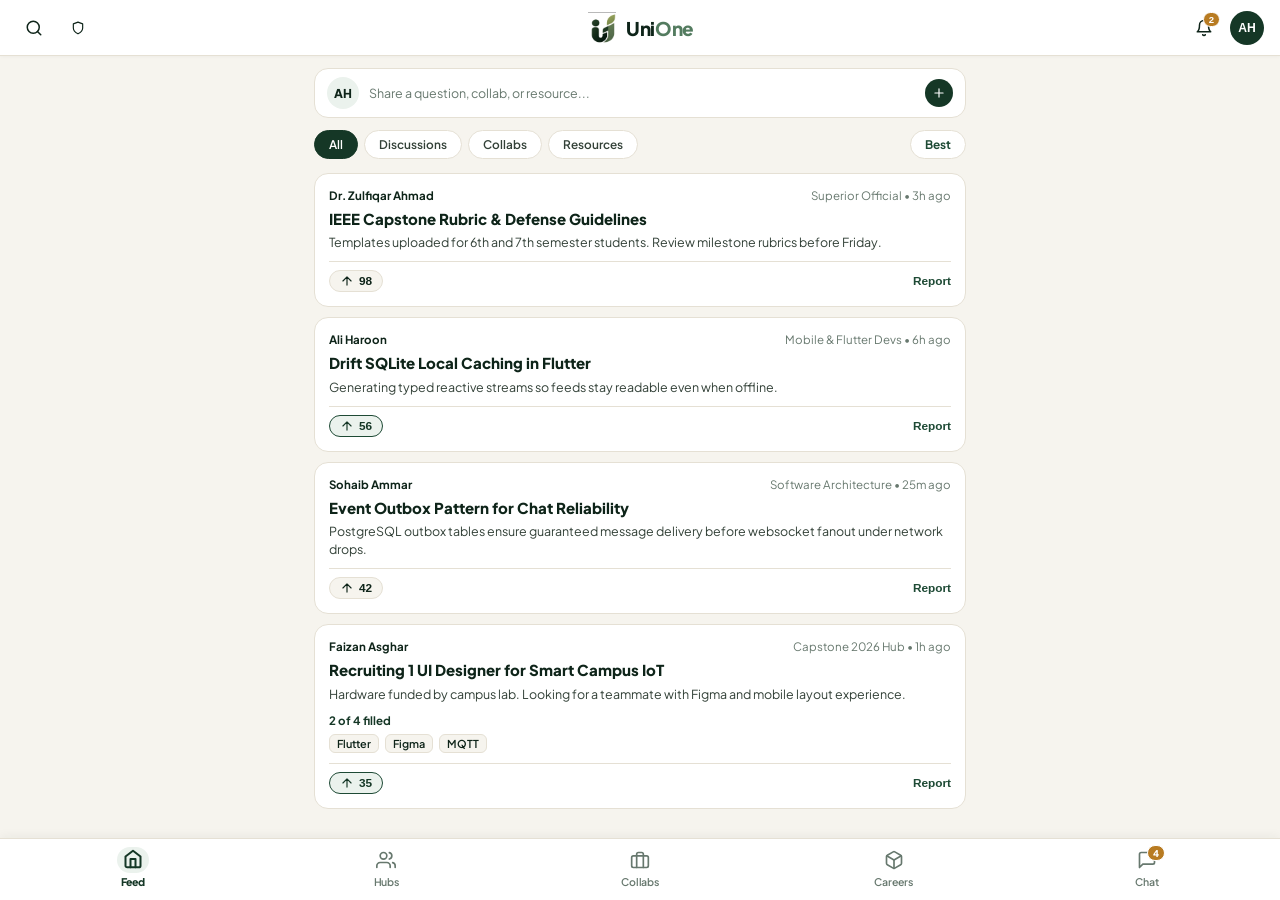
==== commit 6979c5a6: "refactor: center brand logo, minimize UI text, enhance mobile bottom navigation footer" ====
--- a/index.html
+++ b/index.html
@@ -3,1027 +3,498 @@
 <head>
   <meta charset="UTF-8">
   <meta name="viewport" content="width=device-width, initial-scale=1.0, maximum-scale=1.0, user-scalable=no, viewport-fit=cover">
-  <title>UniOne — Student Collaboration, Community Networking & Career Platform</title>
-  <meta name="description" content="Superior University's verified academic collaboration and career discovery ecosystem.">
+  <title>UniOne</title>
+  <meta name="description" content="Verified student collaboration and career discovery network.">
   <link rel="preconnect" href="https://fonts.googleapis.com">
   <link rel="preconnect" href="https://fonts.gstatic.com" crossorigin>
-  <link href="https://fonts.googleapis.com/css2?family=Plus+Jakarta+Sans:wght@400;500;600;700;800&family=JetBrains+Mono:wght@400;500;600&display=swap" rel="stylesheet">
+  <link href="https://fonts.googleapis.com/css2?family=Plus+Jakarta+Sans:wght@500;600;700;800&family=JetBrains+Mono:wght@500;600&display=swap" rel="stylesheet">
   <link rel="stylesheet" href="styles.css">
 </head>
 <body class="unione-app-body">
 
   <!-- ========================================== -->
-  <!-- 0. BRAND SPLASH SCREEN (Animates on load) -->
+  <!-- 0. CLEAN SPLASH SCREEN                    -->
   <!-- ========================================== -->
   <div class="splash-screen" id="splashScreen">
-    <div class="splash-particles">
-      <span class="particle p1"></span>
-      <span class="particle p2"></span>
-      <span class="particle p3"></span>
-    </div>
-
     <div class="splash-content">
       <div class="splash-logo-container">
         <div class="logo-glow-ring"></div>
-        <div class="logo-svg-wrapper" id="splashLogo">
-          <svg xmlns="http://www.w3.org/2000/svg" viewBox="0 0 210 240" class="brand-svg-mark">
-            <defs>
-              <linearGradient id="splash-grad-forest" x1="0%" y1="0%" x2="100%" y2="100%">
-                <stop offset="0%" stop-color="#1B3E2B" />
-                <stop offset="100%" stop-color="#0F2418" />
-              </linearGradient>
-              <linearGradient id="splash-grad-sage" x1="0%" y1="0%" x2="100%" y2="100%">
-                <stop offset="0%" stop-color="#5E7D53" />
-                <stop offset="100%" stop-color="#41573A" />
-              </linearGradient>
-              <linearGradient id="splash-grad-leaf" x1="0%" y1="0%" x2="100%" y2="100%">
-                <stop offset="0%" stop-color="#9DB568" />
-                <stop offset="100%" stop-color="#768F4C" />
-              </linearGradient>
-            </defs>
-            <path class="splash-path u-curve" d="M 35,117 L 28,128 L 27,171 L 30,188 L 40,206 L 59,221 L 81,227 L 103,225 L 124,214 L 134,203 L 142,186 L 143,151 L 109,164 L 105,185 L 100,190 L 91,191 L 84,186 L 82,181 L 82,129 L 78,120 L 72,115 L 62,112 L 48,112 Z" fill="url(#splash-grad-forest)" />
-            <path class="splash-path right-stem" d="M 195,82 L 122,117 L 111,128 L 108,137 L 108,157 L 150,142 L 150,173 L 146,192 L 139,205 L 125,219 L 115,225 L 116,227 L 135,226 L 155,220 L 175,208 L 188,192 L 196,169 Z" fill="url(#splash-grad-sage)" />
-            <path class="splash-path dot" d="M 52,55 L 42,59 L 33,67 L 29,77 L 29,88 L 33,97 L 40,104 L 48,108 L 60,109 L 72,105 L 81,97 L 86,87 L 86,75 L 81,65 L 73,58 L 65,55 Z" fill="url(#splash-grad-forest)" />
-            <path class="splash-path leaf" d="M 202,18 L 192,19 L 173,27 L 164,33 L 153,44 L 144,59 L 141,69 L 140,99 L 145,98 L 176,84 L 182,80 L 193,69 L 198,60 L 202,46 L 202,35 L 203,34 L 203,19 Z" fill="url(#splash-grad-leaf)" />
-          </svg>
-        </div>
-      </div>
-
-      <div class="splash-typography">
-        <h1 class="splash-title">Uni<span>One</span></h1>
-        <p class="splash-tagline">Student Collaboration, Community Networking & Career Discovery</p>
-        <div class="splash-badge-sub">
-          <svg class="svg-icon mini" viewBox="0 0 24 24"><path d="M12 2l8 4v6c0 5.5-3.8 10.7-8 12-4.2-1.3-8-6.5-8-12V6l8-4z"/></svg>
-          <span>Superior University Verified Network • SRS v1.0</span>
-        </div>
-      </div>
-
+        <img src="logo_clean.png" alt="UniOne" class="splash-brand-logo" width="80" height="90">
+      </div>
+      <h1 class="splash-title">Uni<span>One</span></h1>
+      <p class="splash-tagline">Superior Verified Network</p>
       <div class="splash-loader-area">
         <div class="splash-progress-track">
           <div class="splash-progress-bar" id="splashProgressBar"></div>
         </div>
-        <span class="splash-loading-text" id="splashStatusText">Connecting to academic registry...</span>
-      </div>
-    </div>
-  </div>
-
-  <!-- ========================================== -->
-  <!-- TOP UNIVERSAL HEADER BAR (Fluid & Responsive) -->
-  <!-- ========================================== -->
-  <header class="unione-top-navbar" id="topNavbar">
-    <div class="nav-left-brand">
-      <button class="mobile-menu-toggle" id="btnToggleSidebar" aria-label="Toggle Navigation">
-        <svg class="svg-icon" viewBox="0 0 24 24"><line x1="3" y1="12" x2="21" y2="12"></line><line x1="3" y1="6" x2="21" y2="6"></line><line x1="3" y1="18" x2="21" y2="18"></line></svg>
+      </div>
+    </div>
+  </div>
+
+  <!-- ========================================== -->
+  <!-- TOP HEADER (Logo Centered & Minimal Text)  -->
+  <!-- ========================================== -->
+  <header class="app-top-header" id="topNavbar">
+    <!-- Left Action -->
+    <div class="header-left">
+      <button class="header-action-btn" id="btnToggleSearch" title="Search">
+        <svg class="svg-icon" viewBox="0 0 24 24"><circle cx="11" cy="11" r="8"></circle><line x1="21" y1="21" x2="16.65" y2="16.65"></line></svg>
       </button>
-
-      <div class="brand-link" id="brandLogoTrigger">
-        <div class="brand-logo-frame">
-          <img src="logo_clean.png" alt="UniOne Logo" width="28" height="32" class="brand-img">
-        </div>
-        <div class="brand-titles">
-          <div class="brand-name-row">
-            <span class="brand-name">Uni<span class="brand-highlight">One</span></span>
-            <span class="brand-tag-beta">Superior SE</span>
-          </div>
-          <span class="brand-org">Academic & Career Ecosystem</span>
-        </div>
-      </div>
-    </div>
-
-    <!-- Center Universal Search Bar with Live Suggestions -->
-    <div class="nav-center-search">
-      <div class="search-input-shell">
-        <svg class="svg-icon search-icon" viewBox="0 0 24 24"><circle cx="11" cy="11" r="8"></circle><line x1="21" y1="21" x2="16.65" y2="16.65"></line></svg>
-        <input type="text" id="globalSearchInput" placeholder="Search discussions, communities, verified peers or opportunities..." autocomplete="off">
-        <kbd class="search-kbd-hint">/</kbd>
-      </div>
-      <!-- Live Dropdown Results Container -->
-      <div class="search-quick-dropdown hidden" id="searchQuickDropdown"></div>
-    </div>
-
-    <!-- Right Actions: Composer, Notifications, Live State & Profile -->
-    <div class="nav-right-actions">
-      <button class="action-btn-primary" id="btnHeaderNewPost">
-        <svg class="svg-icon mini" viewBox="0 0 24 24"><line x1="12" y1="5" x2="12" y2="19"></line><line x1="5" y1="12" x2="19" y2="12"></line></svg>
-        <span class="btn-text">Create Post</span>
+      <button class="header-action-btn" id="btnVerifyDomainHeader" title="Verify Email">
+        <svg class="svg-icon mini" viewBox="0 0 24 24"><path d="M12 22s8-4 8-10V5l-8-3-8 3v7c0 6 8 10 8 10z"></path></svg>
       </button>
-
-      <!-- Replay Splash Sequence -->
-      <button class="icon-round-btn" id="btnReplaySplashHeader" title="Replay App Launch Experience">
-        <svg class="svg-icon" viewBox="0 0 24 24"><polyline points="1 4 1 10 7 10"></polyline><path d="M3.51 15a9 9 0 1 0 2.13-9.36L1 10"></path></svg>
+    </div>
+
+    <!-- CENTER: Brand Logo & Title (Prominently Centered) -->
+    <div class="header-center-brand" id="brandLogoTrigger">
+      <div class="center-logo-wrap">
+        <img src="logo_clean.png" alt="UniOne Logo" width="30" height="34" class="center-brand-img">
+      </div>
+      <span class="center-brand-name">Uni<span class="green-highlight">One</span></span>
+    </div>
+
+    <!-- Right Action -->
+    <div class="header-right">
+      <button class="header-action-btn has-dot" id="btnNotificationsToggle" title="Notifications">
+        <svg class="svg-icon" viewBox="0 0 24 24"><path d="M18 8A6 6 0 0 0 6 8c0 7-3 9-3 9h18s-3-2-3-9"></path><path d="M13.73 21a2 2 0 0 1-3.46 0"></path></svg>
+        <span class="notif-badge-dot" id="notifUnreadBadge">3</span>
       </button>
 
-      <!-- Verification / OTP Flow Preview -->
-      <button class="icon-round-btn" id="btnVerifyDomainHeader" title="Verify University Email & Domain">
-        <svg class="svg-icon" viewBox="0 0 24 24"><path d="M12 22s8-4 8-10V5l-8-3-8 3v7c0 6 8 10 8 10z"></path></svg>
+      <button class="header-profile-avatar" id="btnOpenProfileHeader" title="Profile">
+        <span>AH</span>
       </button>
-
-      <!-- Notifications Dropdown Trigger -->
-      <div class="popover-wrapper">
-        <button class="icon-round-btn has-dot" id="btnNotificationsToggle" title="Notifications">
-          <svg class="svg-icon" viewBox="0 0 24 24"><path d="M18 8A6 6 0 0 0 6 8c0 7-3 9-3 9h18s-3-2-3-9"></path><path d="M13.73 21a2 2 0 0 1-3.46 0"></path></svg>
-          <span class="unread-dot" id="notifUnreadBadge">3</span>
-        </button>
-
-        <div class="popover-dropdown notifications-panel hidden" id="notificationsDropdown">
-          <div class="dropdown-header">
-            <h4>Campus Notifications</h4>
-            <button class="text-action-link" id="btnMarkAllNotifsRead">Mark read</button>
-          </div>
-          <div class="notifications-scroll" id="notificationsList">
-            <!-- Dynamically populated from demo data -->
-          </div>
-        </div>
-      </div>
-
-      <!-- User Profile Header Summary -->
-      <div class="header-profile-badge" id="btnOpenProfileHeader">
-        <div class="profile-avatar-pill">AH</div>
-        <div class="profile-meta-text">
-          <span class="user-display-name">Ali Haroon</span>
-          <span class="user-role-badge">Verified SE</span>
-        </div>
-      </div>
+    </div>
+
+    <!-- Live Search Overlay -->
+    <div class="header-search-bar hidden" id="headerSearchBar">
+      <svg class="svg-icon mini" viewBox="0 0 24 24"><circle cx="11" cy="11" r="8"></circle><line x1="21" y1="21" x2="16.65" y2="16.65"></line></svg>
+      <input type="text" id="globalSearchInput" placeholder="Search discussions, peers, jobs..." autocomplete="off">
+      <button class="close-search-btn" id="btnCloseSearch">
+        <svg class="svg-icon mini" viewBox="0 0 24 24"><line x1="18" y1="6" x2="6" y2="18"></line><line x1="6" y1="6" x2="18" y2="18"></line></svg>
+      </button>
+      <div class="search-results-dropdown hidden" id="searchQuickDropdown"></div>
+    </div>
+
+    <!-- Notifications Popover -->
+    <div class="popover-dropdown notifications-panel hidden" id="notificationsDropdown">
+      <div class="dropdown-header">
+        <h4>Notifications</h4>
+        <button class="text-link-btn" id="btnMarkAllNotifsRead">Clear</button>
+      </div>
+      <div class="notifications-scroll" id="notificationsList"></div>
     </div>
   </header>
 
   <!-- ========================================== -->
-  <!-- MAIN APP WORKSPACE (Responsive Multi-Column) -->
-  <!-- ========================================== -->
-  <div class="app-workspace-layout">
-    
-    <!-- ---------------------------------------- -->
-    <!-- LEFT NAVIGATION SIDEBAR (Collapsible on mobile) -->
-    <!-- ---------------------------------------- -->
-    <aside class="app-navigation-sidebar" id="appSidebar">
-      <!-- Verified Student Mini Badge Card -->
-      <div class="sidebar-student-card">
-        <div class="student-avatar-ring">
-          <span class="student-initials">AH</span>
-          <span class="verified-icon-check" title="Verified University Student">
+  <!-- MAIN APP CONTAINER                         -->
+  <!-- ========================================== -->
+  <main class="app-main-viewport" id="mainContainer">
+
+    <!-- ---------------------------------------- -->
+    <!-- TAB 1: FEED (Minimal, Clean Posts)      -->
+    <!-- ---------------------------------------- -->
+    <section class="tab-pane active" id="pane-feed">
+      <!-- Minimal Composer Bar -->
+      <div class="feed-composer-bar" id="triggerComposerBox">
+        <div class="composer-user-avatar">AH</div>
+        <div class="composer-placeholder">Share a question, collab, or resource...</div>
+        <button class="composer-add-btn">
+          <svg class="svg-icon mini" viewBox="0 0 24 24"><line x1="12" y1="5" x2="12" y2="19"></line><line x1="5" y1="12" x2="19" y2="12"></line></svg>
+        </button>
+      </div>
+
+      <!-- Filter Chips Row -->
+      <div class="feed-filters-strip">
+        <button class="filter-pill active" data-filter="all">All</button>
+        <button class="filter-pill" data-filter="discussion">Discussions</button>
+        <button class="filter-pill" data-filter="collab">Collabs</button>
+        <button class="filter-pill" data-filter="resource">Resources</button>
+        <button class="filter-pill sort-pill" id="btnToggleSort">
+          <span id="currentSortLabel">Best</span>
+        </button>
+      </div>
+
+      <!-- Feed Stream -->
+      <div class="feed-posts-stream" id="postsFeedContainer"></div>
+    </section>
+
+    <!-- ---------------------------------------- -->
+    <!-- TAB 2: COMMUNITIES                      -->
+    <!-- ---------------------------------------- -->
+    <section class="tab-pane" id="pane-communities">
+      <div class="minimal-page-header">
+        <h2>Communities</h2>
+        <span class="sub-counter">7 Campus Hubs</span>
+      </div>
+
+      <div class="category-pills-row">
+        <button class="cat-pill active" data-comm-filter="all">All</button>
+        <button class="cat-pill" data-comm-filter="academic">Study</button>
+        <button class="cat-pill" data-comm-filter="project">Projects</button>
+        <button class="cat-pill" data-comm-filter="career">Careers</button>
+        <button class="cat-pill" data-comm-filter="interest">Interest</button>
+      </div>
+
+      <div class="communities-cards-list" id="communitiesGrid"></div>
+    </section>
+
+    <!-- ---------------------------------------- -->
+    <!-- TAB 3: COLLABS (Team Recruitment)       -->
+    <!-- ---------------------------------------- -->
+    <section class="tab-pane" id="pane-collab">
+      <div class="minimal-page-header">
+        <h2>Collaboration</h2>
+        <button class="mini-action-pill" id="btnPostCollabHero">+ Post Request</button>
+      </div>
+
+      <div class="collab-cards-list" id="collabDirectoryGrid"></div>
+    </section>
+
+    <!-- ---------------------------------------- -->
+    <!-- TAB 4: CAREERS (Verified Jobs)          -->
+    <!-- ---------------------------------------- -->
+    <section class="tab-pane" id="pane-opportunities">
+      <div class="minimal-page-header">
+        <h2>Career Board</h2>
+        <span class="verified-tag-indicator">Verified Employers</span>
+      </div>
+
+      <div class="category-pills-row">
+        <button class="opp-filter-pill active" data-opp-type="all">All</button>
+        <button class="opp-filter-pill" data-opp-type="internship">Internships</button>
+        <button class="opp-filter-pill" data-opp-type="graduate">Jobs</button>
+        <button class="opp-filter-pill" data-opp-type="research">Grants</button>
+      </div>
+
+      <div class="opportunities-cards-list" id="opportunitiesContainer"></div>
+    </section>
+
+    <!-- ---------------------------------------- -->
+    <!-- TAB 5: MESSAGES (Chat & Requests)       -->
+    <!-- ---------------------------------------- -->
+    <section class="tab-pane" id="pane-messages">
+      <!-- Conversation Stage View (Clean Mobile-Native) -->
+      <div class="chat-wrapper" id="chatWrapper">
+        <!-- Conversations List Subview -->
+        <div class="chat-list-view" id="chatListView">
+          <div class="chat-tabs-switch">
+            <button class="chat-tab-btn active" id="btnSwitchDirectChat">
+              <span>Chats</span>
+              <span class="counter-dot" id="chatActiveCount">4</span>
+            </button>
+            <button class="chat-tab-btn" id="btnSwitchRequestsChat">
+              <span>Requests</span>
+              <span class="counter-dot alert" id="chatRequestsCount">2</span>
+            </button>
+          </div>
+
+          <div class="conversations-scroll-box" id="convsList"></div>
+          <div class="requests-scroll-box hidden" id="reqsList"></div>
+        </div>
+
+        <!-- Active Chat Room Subview -->
+        <div class="chat-active-view hidden" id="chatActiveStage">
+          <header class="active-chat-bar">
+            <button class="chat-back-btn" id="btnBackToChatList">
+              <svg class="svg-icon mini" viewBox="0 0 24 24"><line x1="19" y1="12" x2="5" y2="12"></line><polyline points="12 19 5 12 12 5"></polyline></svg>
+            </button>
+            <div class="chat-user-meta">
+              <div class="chat-user-avatar" id="activeChatAvatar">SA</div>
+              <div class="chat-user-names">
+                <strong id="activeChatName">Sohaib Ammar</strong>
+                <span id="activeChatSub">Online</span>
+              </div>
+            </div>
+            <button class="chat-flag-btn" id="btnReportChatUser" title="Report">
+              <svg class="svg-icon mini" viewBox="0 0 24 24"><circle cx="12" cy="12" r="1"></circle><circle cx="12" cy="5" r="1"></circle><circle cx="12" cy="19" r="1"></circle></svg>
+            </button>
+          </header>
+
+          <div class="chat-bubbles-scroll" id="activeChatMessagesScroll"></div>
+
+          <div class="chat-typing-row hidden" id="chatTypingRow">
+            <span id="chatTypingName">Sohaib</span> is typing...
+          </div>
+
+          <form class="chat-bottom-input-bar" id="activeChatSendForm">
+            <input type="text" id="inputChatMessageText" placeholder="Write a message..." autocomplete="off">
+            <button type="submit" class="chat-send-icon-btn">
+              <svg class="svg-icon mini" viewBox="0 0 24 24"><line x1="22" y1="2" x2="11" y2="13"></line><polygon points="22 2 15 22 11 13 2 9 22 2"></polygon></svg>
+            </button>
+          </form>
+        </div>
+      </div>
+    </section>
+
+    <!-- ---------------------------------------- -->
+    <!-- TAB 6: PROFILE (Accessible via Avatar)   -->
+    <!-- ---------------------------------------- -->
+    <section class="tab-pane" id="pane-profile">
+      <div class="profile-card">
+        <div class="profile-header-strip"></div>
+        <div class="profile-avatar-wrap">
+          <div class="profile-img-avatar">AH</div>
+          <span class="verified-badge-pill">
             <svg class="svg-icon mini" viewBox="0 0 24 24"><polyline points="20 6 9 17 4 12"></polyline></svg>
           </span>
         </div>
-        <div class="student-info">
-          <h4>Ali Haroon</h4>
-          <span class="student-id-code">SU92-BSSEM-F24-296</span>
-          <span class="student-dept">Superior University • BS SE</span>
-        </div>
-      </div>
-
-      <!-- Main Navigation Links -->
-      <nav class="sidebar-nav-menu">
-        <div class="nav-section-label">PLATFORM NAVIGATION</div>
-
-        <button class="nav-menu-item active" data-tab="feed">
-          <svg class="svg-icon" viewBox="0 0 24 24"><path d="M3 9l9-7 9 7v11a2 2 0 0 1-2 2H5a2 2 0 0 1-2-2z"></path><polyline points="9 22 9 12 15 12 15 22"></polyline></svg>
-          <span>Discussions & Feed</span>
-          <span class="menu-badge hot">Live</span>
-        </button>
-
-        <button class="nav-menu-item" data-tab="communities">
-          <svg class="svg-icon" viewBox="0 0 24 24"><path d="M17 21v-2a4 4 0 0 0-4-4H5a4 4 0 0 0-4 4v2"></path><circle cx="9" cy="7" r="4"></circle><path d="M23 21v-2a4 4 0 0 0-3-3.87"></path><path d="M16 3.13a4 4 0 0 1 0 7.75"></path></svg>
-          <span>Communities</span>
-          <span class="menu-count">7 Types</span>
-        </button>
-
-        <button class="nav-menu-item" data-tab="collab">
-          <svg class="svg-icon" viewBox="0 0 24 24"><rect x="2" y="7" width="20" height="14" rx="2" ry="2"></rect><path d="M16 21V5a2 2 0 0 0-2-2h-4a2 2 0 0 0-2 2v16"></path></svg>
-          <span>Collab & Projects</span>
-          <span class="menu-badge">5 Open</span>
-        </button>
-
-        <button class="nav-menu-item" data-tab="opportunities">
-          <svg class="svg-icon" viewBox="0 0 24 24"><path d="M21 16V8a2 2 0 0 0-1-1.73l-7-4a2 2 0 0 0-2 0l-7 4A2 2 0 0 0 3 8v8a2 2 0 0 0 1 1.73l7 4a2 2 0 0 0 2 0l7-4A2 2 0 0 0 21 16z"></path><polyline points="3.27 6.96 12 12.01 20.73 6.96"></polyline><line x1="12" y1="22.08" x2="12" y2="12"></line></svg>
-          <span>Career Board</span>
-          <span class="menu-badge verified">Verified</span>
-        </button>
-
-        <button class="nav-menu-item" data-tab="messages">
-          <svg class="svg-icon" viewBox="0 0 24 24"><path d="M21 15a2 2 0 0 1-2 2H7l-4 4V5a2 2 0 0 1 2-2h14a2 2 0 0 1 2 2z"></path></svg>
-          <span>Direct Messages</span>
-          <span class="menu-count unread-pill" id="sidebarMsgUnreadCount">3</span>
-        </button>
-
-        <button class="nav-menu-item" data-tab="workspace">
-          <svg class="svg-icon" viewBox="0 0 24 24"><polygon points="12 2 2 7 12 12 22 7 12 2"></polygon><polyline points="2 17 12 22 22 17"></polyline><polyline points="2 12 12 17 22 12"></polyline></svg>
-          <span>Active Workspace</span>
-          <span class="menu-badge active-pill">Capstones</span>
-        </button>
-
-        <button class="nav-menu-item" data-tab="profile">
-          <svg class="svg-icon" viewBox="0 0 24 24"><path d="M20 21v-2a4 4 0 0 0-4-4H8a4 4 0 0 0-4 4v2"></path><circle cx="12" cy="7" r="4"></circle></svg>
-          <span>Academic Profile</span>
-        </button>
-      </nav>
-
-      <!-- Quick Communities Shortlist -->
-      <div class="sidebar-communities-section">
-        <div class="nav-section-label">PINNED COMMUNITIES</div>
-        <div class="pinned-comm-list" id="sidebarPinnedComm">
-          <!-- Dynamically populated -->
-        </div>
-      </div>
-
-      <!-- Quick Stats Footer -->
-      <div class="sidebar-status-footer">
-        <div class="status-indicator-pill">
-          <span class="live-dot"></span>
-          <span>Postgres Outbox & Drift Synced</span>
-        </div>
-      </div>
-    </aside>
-
-    <!-- ---------------------------------------- -->
-    <!-- CENTER CONTENT STAGE (Dynamic Views)     -->
-    <!-- ---------------------------------------- -->
-    <main class="app-main-content" id="appMainStage">
-
-      <!-- ======================================== -->
-      <!-- TAB 1: DISCUSSIONS & FEED (SRS 3.4)     -->
-      <!-- ======================================== -->
-      <section class="content-view-pane active" id="pane-feed">
-        <!-- Campus Official Announcement Banner (SRS FR-08, FR-14) -->
-        <article class="campus-broadcast-banner">
-          <div class="broadcast-tag">
-            <svg class="svg-icon mini" viewBox="0 0 24 24"><path d="M22 17H2a3 3 0 0 0 3-3V9a7 7 0 0 1 14 0v5a3 3 0 0 0 3 3zm-8.27 4a2 2 0 0 1-3.46 0"/></svg>
-            <span>OFFICIAL CAMPUS BROADCAST • SUPERIOR UNIVERSITY</span>
-          </div>
-          <div class="broadcast-body">
-            <h3>Annual Tech Summit & Capstone Demo Day 2026: Team Registrations Open</h3>
-            <p>Jury panels from Systems Limited, Arbisoft, and Devsinc will be evaluating capstone final prototypes on campus. Ensure your team workspace and SRS deliverable links are submitted before Friday 5:00 PM.</p>
-          </div>
-          <div class="broadcast-footer">
-            <span class="broadcast-source">Office of Academic & Research Affairs</span>
-            <span class="broadcast-time">Published 2 hours ago</span>
-          </div>
-        </article>
-
-        <!-- Quick Post Trigger Box -->
-        <div class="quick-composer-box" id="triggerComposerBox">
-          <div class="quick-avatar">AH</div>
-          <div class="quick-input-placeholder">
-            <span>What academic challenge or project are you collaborating on, Ali?</span>
-          </div>
-          <button class="quick-post-btn" id="btnQuickPostAction">
-            <svg class="svg-icon mini" viewBox="0 0 24 24"><line x1="12" y1="5" x2="12" y2="19"></line><line x1="5" y1="12" x2="19" y2="12"></line></svg>
-            <span>Post</span>
-          </button>
-        </div>
-
-        <!-- Filter Subbar: Type Chips & Sort Toggle (SRS FR-16: New/Best sorting) -->
-        <div class="feed-controls-subbar">
-          <div class="filter-pills-row">
-            <button class="filter-pill active" data-filter="all">All Feeds (8)</button>
-            <button class="filter-pill" data-filter="discussion">Discussions</button>
-            <button class="filter-pill" data-filter="collab">Collab Requests</button>
-            <button class="filter-pill" data-filter="resource">Study Resources</button>
-            <button class="filter-pill" data-filter="announcement">Official Notices</button>
-          </div>
-
-          <div class="sort-action-group">
-            <span class="sort-hint-label">Sort:</span>
-            <button class="sort-dropdown-btn" id="btnToggleSort">
-              <svg class="svg-icon mini" viewBox="0 0 24 24"><path d="M3 6h18M6 12h12m-9 6h6"/></svg>
-              <strong id="currentSortLabel">Best (Highest Upvotes)</strong>
-            </button>
-          </div>
-        </div>
-
-        <!-- Main Stream Cards Container -->
-        <div class="posts-feed-stream" id="postsFeedContainer">
-          <!-- Populated from rich demo data via app.js -->
-        </div>
-      </section>
-
-      <!-- ======================================== -->
-      <!-- TAB 2: COMMUNITIES (7 MVP TYPES - SRS 3.3)-->
-      <!-- ======================================== -->
-      <section class="content-view-pane" id="pane-communities">
-        <div class="section-hero-header">
-          <div class="hero-text-block">
-            <h2>Campus Communities</h2>
-            <p>Explore 7 verified community tiers structured according to UniOne SRS Section 3.3. Join academic hubs, project workspaces, and faculty channels.</p>
-          </div>
-          <button class="action-btn-primary" id="btnCreateCommunityTrigger">
-            <svg class="svg-icon mini" viewBox="0 0 24 24"><line x1="12" y1="5" x2="12" y2="19"></line><line x1="5" y1="12" x2="19" y2="12"></line></svg>
-            <span>Create Community</span>
-          </button>
-        </div>
-
-        <!-- 7 Types Filter Tabs -->
-        <div class="community-categories-bar">
-          <button class="cat-chip active" data-comm-filter="all">All Tiers (7)</button>
-          <button class="cat-chip" data-comm-filter="institutional">Institutional</button>
-          <button class="cat-chip" data-comm-filter="academic">Academic & Study</button>
-          <button class="cat-chip" data-comm-filter="project">Project Work</button>
-          <button class="cat-chip" data-comm-filter="career">Careers & Placement</button>
-          <button class="cat-chip" data-comm-filter="interest">Open Interest</button>
-          <button class="cat-chip" data-comm-filter="private">Private Groups</button>
-        </div>
-
-        <div class="communities-cards-grid" id="communitiesGrid">
-          <!-- Populated via JS -->
-        </div>
-      </section>
-
-      <!-- ======================================== -->
-      <!-- TAB 3: COLLABS & PROJECTS (SRS 3.5)     -->
-      <!-- ======================================== -->
-      <section class="content-view-pane" id="pane-collab">
-        <div class="section-hero-header banner-style">
-          <div class="hero-text-block">
-            <div class="hero-subbadge">
-              <svg class="svg-icon mini" viewBox="0 0 24 24"><path d="M17 21v-2a4 4 0 0 0-4-4H5a4 4 0 0 0-4 4v2"></path><circle cx="9" cy="7" r="4"></circle></svg>
-              <span>STUDENT TEAM RECRUITMENT & CAPSTONE DISCOVERY</span>
-            </div>
-            <h2>Recruit Peer Teammates with Verified Skills</h2>
-            <p>Looking for a Flutter developer, backend engineer, or UI/UX designer for your semester project or national hackathon? Post structured requests with transparent capacity and deadlines.</p>
-          </div>
-          <div class="hero-actions-row">
-            <button class="action-btn-primary" id="btnPostCollabHero">
-              <svg class="svg-icon mini" viewBox="0 0 24 24"><line x1="12" y1="5" x2="12" y2="19"></line><line x1="5" y1="12" x2="19" y2="12"></line></svg>
-              <span>Post Collab Request</span>
-            </button>
-            <button class="action-btn-secondary" id="btnGoToWorkspaceHero">
-              <svg class="svg-icon mini" viewBox="0 0 24 24"><polygon points="12 2 2 7 12 12 22 7 12 2"></polygon><polyline points="2 17 12 22 22 17"></polyline></svg>
-              <span>Open My Team Workspace</span>
-            </button>
-          </div>
-        </div>
-
-        <div class="collab-items-grid" id="collabDirectoryGrid">
-          <!-- Populated via JS -->
-        </div>
-      </section>
-
-      <!-- ======================================== -->
-      <!-- TAB 4: CAREER BOARD (SRS 3.7)           -->
-      <!-- ======================================== -->
-      <section class="content-view-pane" id="pane-opportunities">
-        <div class="section-hero-header">
-          <div class="hero-text-block">
-            <div class="verified-gate-pill">
-              <svg class="svg-icon mini" viewBox="0 0 24 24"><path d="M12 22s8-4 8-10V5l-8-3-8 3v7c0 6 8 10 8 10z"></path></svg>
-              <span>VERIFIED CORPORATE PARTNERS ONLY • AUTO-EXPIRES IN 14 DAYS</span>
-            </div>
-            <h2>Superior Career & Internship Discovery</h2>
-            <p>Direct recruitment postings strictly vetted by Superior Career Office. No unpaid traps or unverified entities. Apply seamlessly with your verified university credentials.</p>
-          </div>
-        </div>
-
-        <div class="opportunities-filter-strip">
-          <div class="opp-type-filters">
-            <button class="opp-filter-btn active" data-opp-type="all">All Opportunities (5)</button>
-            <button class="opp-filter-btn" data-opp-type="internship">Paid Internships</button>
-            <button class="opp-filter-btn" data-opp-type="graduate">Graduate Roles</button>
-            <button class="opp-filter-btn" data-opp-type="research">Research Grants</button>
-          </div>
-          <span class="opp-stats-text" id="oppCountIndicator">Showing 5 vetted opportunities</span>
-        </div>
-
-        <div class="opportunities-cards-container" id="opportunitiesContainer">
-          <!-- Populated via JS -->
-        </div>
-      </section>
-
-      <!-- ======================================== -->
-      <!-- TAB 5: DIRECT MESSAGES & CHAT (SRS 3.6) -->
-      <!-- ======================================== -->
-      <section class="content-view-pane" id="pane-messages">
-        <div class="chat-system-layout">
-          <!-- Chat Sidebar: Conversation List & Requests -->
-          <div class="chat-sidebar-column">
-            <div class="chat-nav-switch">
-              <button class="chat-switch-btn active" id="btnSwitchDirectChat">
-                <span>Conversations</span>
-                <span class="chat-count-tag" id="chatActiveCount">4</span>
-              </button>
-              <button class="chat-switch-btn" id="btnSwitchRequestsChat">
-                <span>Requests</span>
-                <span class="chat-count-tag alert" id="chatRequestsCount">2</span>
-              </button>
-            </div>
-
-            <!-- Search Conversations -->
-            <div class="chat-search-input-shell">
-              <svg class="svg-icon mini" viewBox="0 0 24 24"><circle cx="11" cy="11" r="8"></circle><line x1="21" y1="21" x2="16.65" y2="16.65"></line></svg>
-              <input type="text" placeholder="Filter conversations..." id="inputFilterConvs">
-            </div>
-
-            <!-- Conversations List -->
-            <div class="conversations-scroll-list" id="convsList">
-              <!-- Populated via JS -->
-            </div>
-
-            <!-- Requests List (hidden by default) -->
-            <div class="requests-scroll-list hidden" id="reqsList">
-              <!-- Populated via JS -->
-            </div>
-          </div>
-
-          <!-- Active Conversation Stage -->
-          <div class="chat-active-stage" id="chatActiveStage">
-            <header class="active-chat-header">
-              <div class="chat-target-meta">
-                <div class="chat-target-avatar" id="activeChatAvatar">SA</div>
-                <div class="chat-target-titles">
-                  <div class="chat-target-name-row">
-                    <h4 id="activeChatName">Sohaib Ammar</h4>
-                    <span class="chat-verified-badge" title="Verified Peer">
-                      <svg class="svg-icon mini" viewBox="0 0 24 24"><polyline points="20 6 9 17 4 12"></polyline></svg>
-                    </span>
-                  </div>
-                  <span class="chat-target-subtitle" id="activeChatSub">SU92-BSSEM-F24-339 • <span class="status-online-text">Online</span></span>
-                </div>
-              </div>
-              <div class="chat-header-actions">
-                <button class="icon-round-btn" id="btnReportChatUser" title="Report User to Safety">
-                  <svg class="svg-icon mini" viewBox="0 0 24 24"><polygon points="7.86 2 16.14 2 22 7.86 22 16.14 16.14 22 7.86 22 2 16.14 2 7.86 7.86 2"></polygon><line x1="12" y1="8" x2="12" y2="12"></line><line x1="12" y1="16" x2="12.01" y2="16"></line></svg>
-                </button>
-              </div>
-            </header>
-
-            <!-- Message Stream -->
-            <div class="chat-messages-scroll" id="activeChatMessagesScroll">
-              <!-- Dynamically populated with chat bubbles -->
-            </div>
-
-            <!-- Typing indicator -->
-            <div class="chat-typing-status hidden" id="chatTypingRow">
-              <span id="chatTypingName">Sohaib</span> is typing
-              <span class="typing-dot"></span><span class="typing-dot"></span><span class="typing-dot"></span>
-            </div>
-
-            <!-- Chat Composer -->
-            <form class="chat-send-form" id="activeChatSendForm">
-              <button type="button" class="chat-tool-btn" id="btnChatAttach" title="Attach Code/File">
-                <svg class="svg-icon" viewBox="0 0 24 24"><path d="M21.44 11.05l-9.19 9.19a6 6 0 0 1-8.49-8.49l9.19-9.19a4 4 0 0 1 5.66 5.66l-9.2 9.19a2 2 0 0 1-2.83-2.83l8.49-8.48"></path></svg>
-              </button>
-              <input type="text" class="chat-message-input" id="inputChatMessageText" placeholder="Write a message to your peer..." autocomplete="off">
-              <button type="submit" class="chat-submit-btn" id="btnSubmitChatMessage" title="Send Message">
-                <svg class="svg-icon" viewBox="0 0 24 24"><line x1="22" y1="2" x2="11" y2="13"></line><polygon points="22 2 15 22 11 13 2 9 22 2"></polygon></svg>
-              </button>
-            </form>
-          </div>
-        </div>
-      </section>
-
-      <!-- ======================================== -->
-      <!-- TAB 6: PROJECT WORKSPACE (SRS 3.5 & FR-21)-->
-      <!-- ======================================== -->
-      <section class="content-view-pane" id="pane-workspace">
-        <div class="workspace-page-card">
-          <header class="workspace-hero-bar">
-            <div class="ws-hero-details">
-              <span class="ws-tag">CAPSTONE WORKSPACE #W-409</span>
-              <h3>UniOne Mobile Client (Flutter + Drift Engine)</h3>
-              <p>Senior Capstone Project • Supervisor: Dr. Zulfiqar Ahmad • Milestone: Sprint 2 Demo</p>
-            </div>
-            <div class="ws-team-avatars-stack">
-              <span class="stack-avatar" title="Ali Haroon (Project Lead)">AH</span>
-              <span class="stack-avatar" title="Sohaib Ammar (Backend Arch)">SA</span>
-              <span class="stack-avatar" title="Raheem Rizwan (BullMQ Queues)">RR</span>
-              <span class="stack-avatar" title="Faizan Asghar (UI/UX)">FA</span>
-              <span class="stack-more">+3</span>
-            </div>
-          </header>
-
-          <!-- Workspace Sub Navigation -->
-          <div class="workspace-sub-tabs">
-            <button class="ws-tab-btn active" data-ws-section="tasks">
-              <svg class="svg-icon mini" viewBox="0 0 24 24"><polyline points="9 11 12 14 22 4"></polyline><path d="M21 12v7a2 2 0 0 1-2 2H5a2 2 0 0 1-2-2V5a2 2 0 0 1 2-2h11"></path></svg>
-              <span>Milestones & Tasks (5)</span>
-            </button>
-            <button class="ws-tab-btn" data-ws-section="roster">
-              <svg class="svg-icon mini" viewBox="0 0 24 24"><path d="M17 21v-2a4 4 0 0 0-4-4H5a4 4 0 0 0-4 4v2"></path><circle cx="9" cy="7" r="4"></circle></svg>
-              <span>Team Roster (7 Verified)</span>
-            </button>
-            <button class="ws-tab-btn" data-ws-section="teamchat">
-              <svg class="svg-icon mini" viewBox="0 0 24 24"><path d="M21 15a2 2 0 0 1-2 2H7l-4 4V5a2 2 0 0 1 2-2h14a2 2 0 0 1 2 2z"></path></svg>
-              <span>Private Team Chat</span>
-            </button>
-          </div>
-
-          <!-- Section 1: Tasks & Progress -->
-          <div class="ws-section-body active" id="wsSectionTasks">
-            <div class="sprint-progress-card">
-              <div class="progress-info-row">
-                <strong>Sprint 2 Deliverable Completion Rate</strong>
-                <span id="wsProgressPercent">60% Completed (3 of 5)</span>
-              </div>
-              <div class="progress-bar-track">
-                <div class="progress-bar-fill" id="wsProgressBarFill" style="width: 60%;"></div>
-              </div>
-            </div>
-
-            <div class="tasks-checklist-container" id="wsTasksList">
-              <!-- Checkable task items with status changes -->
-            </div>
-          </div>
-
-          <!-- Section 2: Team Roster -->
-          <div class="ws-section-body" id="wsSectionRoster">
-            <div class="roster-cards-grid" id="wsRosterGrid">
-              <!-- Populated via JS with 7 student engineers from SRS -->
-            </div>
-          </div>
-
-          <!-- Section 3: Team Chat -->
-          <div class="ws-section-body" id="wsSectionTeamchat">
-            <div class="team-chat-standalone-card">
-              <div class="team-messages-scroll" id="wsTeamChatMessages">
-                <!-- Populated via JS -->
-              </div>
-              <form class="team-chat-send-row" id="formTeamChatSend">
-                <input type="text" id="inputTeamChatMessage" placeholder="Message the capstone team..." autocomplete="off">
-                <button type="submit" class="action-btn-primary">Send to Team</button>
-              </form>
-            </div>
-          </div>
-        </div>
-      </section>
-
-      <!-- ======================================== -->
-      <!-- TAB 7: ACADEMIC PROFILE (SRS 3.2)       -->
-      <!-- ======================================== -->
-      <section class="content-view-pane" id="pane-profile">
-        <div class="profile-page-wrapper">
-          <div class="profile-banner-hero">
-            <div class="banner-geometric-pattern"></div>
-            <button class="edit-profile-trigger" id="btnEditProfileTrigger">
-              <svg class="svg-icon mini" viewBox="0 0 24 24"><path d="M12 20h9"></path><path d="M16.5 3.5a2.121 2.121 0 0 1 3 3L7 19l-4 1 1-4L16.5 3.5z"></path></svg>
-              <span>Edit Profile</span>
-            </button>
-          </div>
-
-          <div class="profile-hero-content">
-            <div class="profile-avatar-stack">
-              <div class="profile-large-avatar">AH</div>
-              <div class="profile-large-verified-badge" title="Verified Superior Student">
-                <svg class="svg-icon" viewBox="0 0 24 24"><polyline points="20 6 9 17 4 12"></polyline></svg>
-              </div>
-            </div>
-
-            <div class="profile-headline-details">
-              <div class="profile-name-row">
-                <h2>Ali Haroon</h2>
-                <span class="roll-badge">SU92-BSSEM-F24-296</span>
-                <span class="status-available-badge">
-                  <span class="status-pulse-dot"></span>
-                  <span>Available for Capstone Collaboration</span>
-                </span>
-              </div>
-              <p class="profile-program-line">BS Software Engineering • Superior University Lahore</p>
-              <p class="profile-summary-text">Full-stack & Flutter engineer passionate about offline-first distributed systems, PostgreSQL transactional outbox design, and building real-world student platforms.</p>
-            </div>
-          </div>
-
-          <!-- Academic Metrics -->
-          <div class="profile-metrics-strip">
-            <div class="metric-block">
-              <span class="m-val">18</span>
-              <span class="m-lbl">Discussion Posts</span>
-            </div>
-            <div class="metric-block">
-              <span class="m-val">6</span>
-              <span class="m-lbl">Communities Joined</span>
-            </div>
-            <div class="metric-block">
-              <span class="m-val">3</span>
-              <span class="m-lbl">Active Projects</span>
-            </div>
-            <div class="metric-block">
-              <span class="m-val">3.82</span>
-              <span class="m-lbl">Verified CGPA</span>
-            </div>
-          </div>
-
-          <!-- Skills & Capstone Showcase -->
-          <div class="profile-grid-panels">
-            <div class="profile-panel-card">
-              <div class="panel-header">
-                <h4>Verified Technical Skills</h4>
-                <span class="panel-subtag">Peer Endorsed</span>
-              </div>
-              <div class="skills-cloud-pills">
-                <span class="skill-pill"><span class="pill-dot"></span>Flutter & Dart</span>
-                <span class="skill-pill"><span class="pill-dot"></span>NestJS & TypeScript</span>
-                <span class="skill-pill"><span class="pill-dot"></span>PostgreSQL (Outbox & FTS)</span>
-                <span class="skill-pill"><span class="pill-dot"></span>Drift SQLite Local Cache</span>
-                <span class="skill-pill"><span class="pill-dot"></span>Docker & Redis</span>
-                <span class="skill-pill"><span class="pill-dot"></span>UML 2.5 Software Modeling</span>
-              </div>
-            </div>
-
-            <div class="profile-panel-card">
-              <div class="panel-header">
-                <h4>Privacy & Visibility Controls (SRS FR-09)</h4>
-              </div>
-              <div class="privacy-control-row">
-                <div class="pc-text">
-                  <strong>Show Academic Roll Number</strong>
-                  <span>Allow verified students and professors to view academic credential</span>
-                </div>
-                <label class="switch">
-                  <input type="checkbox" checked id="toggleRollVisibility">
-                  <span class="slider round"></span>
-                </label>
-              </div>
-              <div class="privacy-control-row">
-                <div class="pc-text">
-                  <strong>Allow Peer Message Requests</strong>
-                  <span>Route non-connection messages to screened requests queue</span>
-                </div>
-                <label class="switch">
-                  <input type="checkbox" checked id="toggleMsgRequests">
-                  <span class="slider round"></span>
-                </label>
-              </div>
-            </div>
-          </div>
-        </div>
-      </section>
-
-    </main>
-
-    <!-- ---------------------------------------- -->
-    <!-- RIGHT COMPLEMENTARY SIDEBAR (Desktop/Large)-->
-    <!-- ---------------------------------------- -->
-    <aside class="app-right-sidebar">
-      <!-- Quick Active Project Card -->
-      <div class="side-card active-project-widget">
-        <div class="side-card-header">
-          <svg class="svg-icon mini" viewBox="0 0 24 24"><polygon points="12 2 2 7 12 12 22 7 12 2"></polygon><polyline points="2 17 12 22 22 17"></polyline></svg>
-          <h4>Your Active Capstone</h4>
-        </div>
-        <h5>UniOne Mobile Client</h5>
-        <p>Flutter + NestJS Architecture • Sprint 2</p>
-        <div class="widget-progress">
-          <div class="wp-track"><div class="wp-fill" style="width: 60%;"></div></div>
-          <span>60% Deliverables Ready</span>
-        </div>
-        <button class="widget-action-btn" id="btnSideOpenWorkspace">Open Workspace</button>
-      </div>
-
-      <!-- Campus Events & Deadlines -->
-      <div class="side-card">
-        <div class="side-card-header">
-          <svg class="svg-icon mini" viewBox="0 0 24 24"><circle cx="12" cy="12" r="10"></circle><polyline points="12 6 12 12 14 14"></polyline></svg>
-          <h4>Upcoming Campus Deadlines</h4>
-        </div>
-        <ul class="deadlines-list">
-          <li>
-            <span class="d-date">Nov 04</span>
-            <div class="d-info">
-              <strong>FYP SRS Documentation Defense</strong>
-              <span>Main Auditorium • 10:00 AM</span>
-            </div>
-          </li>
-          <li>
-            <span class="d-date">Nov 08</span>
-            <div class="d-info">
-              <strong>Systems Limited Internship Test</strong>
-              <span>Placement Cell Hall B</span>
-            </div>
-          </li>
-          <li>
-            <span class="d-date">Nov 15</span>
-            <div class="d-info">
-              <strong>Annual Hackathon Registration</strong>
-              <span>ORIC Innovation Hub</span>
-            </div>
-          </li>
-        </ul>
-      </div>
-
-      <!-- Verified Career Spotlight -->
-      <div class="side-card career-spotlight-widget">
-        <div class="side-card-header">
-          <svg class="svg-icon mini" viewBox="0 0 24 24"><path d="M12 22s8-4 8-10V5l-8-3-8 3v7c0 6 8 10 8 10z"></path></svg>
-          <h4>Featured Opportunity</h4>
-        </div>
-        <span class="spotlight-badge">Systems Limited</span>
-        <h5>Software Engineering Intern</h5>
-        <span class="spotlight-salary">PKR 45,000 / month</span>
-        <p>Hybrid • 6 days left to apply</p>
-        <button class="widget-action-btn primary" id="btnSideApplyOpp">View & Apply</button>
-      </div>
-    </aside>
-
-  </div> <!-- /app-workspace-layout -->
-
-  <!-- ========================================== -->
-  <!-- MODALS & SLIDE-OVER PANELS                 -->
-  <!-- ========================================== -->
-
-  <!-- 1. POST COMPOSER MODAL (SRS 3.4 & FR-15) -->
+
+        <div class="profile-info-block">
+          <h3>Ali Haroon</h3>
+          <span class="roll-number-tag">SU92-BSSEM-F24-296</span>
+          <p class="profile-dept">BS Software Engineering • Superior University</p>
+          <p class="profile-bio-snippet">Full-stack & Flutter developer building verified university networks.</p>
+        </div>
+
+        <div class="profile-stats-row">
+          <div class="stat-cell">
+            <strong>18</strong>
+            <span>Posts</span>
+          </div>
+          <div class="stat-cell">
+            <strong>6</strong>
+            <span>Hubs</span>
+          </div>
+          <div class="stat-cell">
+            <strong>3</strong>
+            <span>Projects</span>
+          </div>
+        </div>
+
+        <div class="profile-section-block">
+          <h4>Verified Skills</h4>
+          <div class="skills-chips-row">
+            <span class="skill-tag">Flutter & Dart</span>
+            <span class="skill-tag">NestJS / Node</span>
+            <span class="skill-tag">PostgreSQL</span>
+            <span class="skill-tag">Drift SQLite</span>
+          </div>
+        </div>
+
+        <div class="profile-section-block">
+          <h4>Settings</h4>
+          <div class="setting-toggle-row">
+            <span>Show Roll Number</span>
+            <label class="switch">
+              <input type="checkbox" checked id="toggleRollVisibility">
+              <span class="slider round"></span>
+            </label>
+          </div>
+        </div>
+      </div>
+    </section>
+
+  </main>
+
+  <!-- ========================================== -->
+  <!-- PERFECT APP FOOTER (Bottom Navigation Bar) -->
+  <!-- ========================================== -->
+  <nav class="app-bottom-footer" id="appBottomFooter">
+    <button class="footer-nav-tab active" data-tab="feed">
+      <div class="footer-icon-shell">
+        <svg class="svg-icon" viewBox="0 0 24 24"><path d="M3 9l9-7 9 7v11a2 2 0 0 1-2 2H5a2 2 0 0 1-2-2z"></path><polyline points="9 22 9 12 15 12 15 22"></polyline></svg>
+      </div>
+      <span class="footer-label">Feed</span>
+    </button>
+
+    <button class="footer-nav-tab" data-tab="communities">
+      <div class="footer-icon-shell">
+        <svg class="svg-icon" viewBox="0 0 24 24"><path d="M17 21v-2a4 4 0 0 0-4-4H5a4 4 0 0 0-4 4v2"></path><circle cx="9" cy="7" r="4"></circle><path d="M23 21v-2a4 4 0 0 0-3-3.87"></path><path d="M16 3.13a4 4 0 0 1 0 7.75"></path></svg>
+      </div>
+      <span class="footer-label">Hubs</span>
+    </button>
+
+    <button class="footer-nav-tab" data-tab="collab">
+      <div class="footer-icon-shell">
+        <svg class="svg-icon" viewBox="0 0 24 24"><rect x="2" y="7" width="20" height="14" rx="2" ry="2"></rect><path d="M16 21V5a2 2 0 0 0-2-2h-4a2 2 0 0 0-2 2v16"></path></svg>
+      </div>
+      <span class="footer-label">Collabs</span>
+    </button>
+
+    <button class="footer-nav-tab" data-tab="opportunities">
+      <div class="footer-icon-shell">
+        <svg class="svg-icon" viewBox="0 0 24 24"><path d="M21 16V8a2 2 0 0 0-1-1.73l-7-4a2 2 0 0 0-2 0l-7 4A2 2 0 0 0 3 8v8a2 2 0 0 0 1 1.73l7 4a2 2 0 0 0 2 0l7-4A2 2 0 0 0 21 16z"></path><polyline points="3.27 6.96 12 12.01 20.73 6.96"></polyline><line x1="12" y1="22.08" x2="12" y2="12"></line></svg>
+      </div>
+      <span class="footer-label">Careers</span>
+    </button>
+
+    <button class="footer-nav-tab" data-tab="messages">
+      <div class="footer-icon-shell has-badge">
+        <svg class="svg-icon" viewBox="0 0 24 24"><path d="M21 15a2 2 0 0 1-2 2H7l-4 4V5a2 2 0 0 1 2-2h14a2 2 0 0 1 2 2z"></path></svg>
+        <span class="footer-tab-badge" id="footerMsgBadge">4</span>
+      </div>
+      <span class="footer-label">Chat</span>
+    </button>
+  </nav>
+
+  <!-- ========================================== -->
+  <!-- MODALS (Clean & Compact)                   -->
+  <!-- ========================================== -->
+
+  <!-- Composer Modal -->
   <div class="modal-backdrop-overlay hidden" id="composerModal">
     <div class="modal-card-box">
       <div class="modal-header-bar">
-        <h3>Publish to Campus Network</h3>
+        <h3>Create Post</h3>
         <button class="close-modal-icon-btn" id="btnCloseComposer">
           <svg class="svg-icon mini" viewBox="0 0 24 24"><line x1="18" y1="6" x2="6" y2="18"></line><line x1="6" y1="6" x2="18" y2="18"></line></svg>
         </button>
       </div>
 
-      <!-- Post Types Tabs -->
-      <div class="composer-type-pills">
-        <button class="type-pill-btn active" data-type="discussion">
-          <svg class="svg-icon mini" viewBox="0 0 24 24"><path d="M21 15a2 2 0 0 1-2 2H7l-4 4V5a2 2 0 0 1 2-2h14a2 2 0 0 1 2 2z"></path></svg>
-          <span>Discussion Post</span>
-        </button>
-        <button class="type-pill-btn" data-type="collab">
-          <svg class="svg-icon mini" viewBox="0 0 24 24"><path d="M17 21v-2a4 4 0 0 0-4-4H5a4 4 0 0 0-4 4v2"></path><circle cx="9" cy="7" r="4"></circle></svg>
-          <span>Collab Request</span>
-        </button>
-        <button class="type-pill-btn" data-type="resource">
-          <svg class="svg-icon mini" viewBox="0 0 24 24"><path d="M4 19.5A2.5 2.5 0 0 1 6.5 17H20"></path><path d="M6.5 2H20v20H6.5A2.5 2.5 0 0 1 4 19.5v-15A2.5 2.5 0 0 1 6.5 2z"></path></svg>
-          <span>Study Resource</span>
-        </button>
+      <div class="type-pills-selector">
+        <button class="type-pill-btn active" data-type="discussion">Discussion</button>
+        <button class="type-pill-btn" data-type="collab">Collab</button>
+        <button class="type-pill-btn" data-type="resource">Resource</button>
       </div>
 
       <form class="modal-form-content" id="composerMainForm">
-        <div class="form-control-row">
-          <label>Target Community</label>
-          <select id="composerTargetComm" class="form-input-element" required>
-            <option value="Software Architecture & Design Patterns">Software Architecture & Design Patterns (Academic)</option>
-            <option value="Final Year Capstone 2026 Hub">Final Year Capstone 2026 Hub (Project)</option>
-            <option value="Mobile & Flutter Devs">Mobile & Flutter Devs (Open Interest)</option>
-            <option value="Tech Careers & Placement Cell">Tech Careers & Placement Cell (Career)</option>
-            <option value="Superior University Official">Superior University Official (Institutional)</option>
+        <div class="form-row">
+          <label>Community</label>
+          <select id="composerTargetComm" class="form-control" required>
+            <option value="Software Architecture & Design Patterns">Software Architecture (Academic)</option>
+            <option value="Final Year Capstone 2026 Hub">Capstone 2026 Hub (Project)</option>
+            <option value="Mobile & Flutter Devs">Mobile & Flutter Devs (Interest)</option>
+            <option value="Superior University Official">Superior Official (Campus)</option>
           </select>
         </div>
 
-        <div class="form-control-row">
-          <label>Post Title</label>
-          <input type="text" id="composerPostTitle" class="form-input-element" placeholder="e.g. Best pattern for SQLite offline sync in Flutter?" required>
-        </div>
-
-        <!-- Collab specific extra inputs -->
-        <div class="collab-dynamic-group hidden" id="composerCollabGroup">
-          <div class="form-cols-two">
-            <div class="form-control-row">
-              <label>Teammates Needed</label>
-              <input type="number" id="collabTeammates" class="form-input-element" min="1" max="6" value="2">
-            </div>
-            <div class="form-control-row">
-              <label>Expected Hours / Week</label>
-              <input type="text" id="collabHoursInput" class="form-input-element" placeholder="e.g. 10-15 hrs/wk">
-            </div>
-          </div>
-          <div class="form-control-row">
-            <label>Required Skills (comma separated)</label>
-            <input type="text" id="collabSkillsInput" class="form-input-element" placeholder="e.g. Flutter, Firebase, REST APIs">
-          </div>
-        </div>
-
-        <div class="form-control-row">
-          <label>Body Description & Context</label>
-          <textarea id="composerPostContent" class="form-input-element textarea" rows="4" placeholder="Detail your question, research findings or project requirements..." required></textarea>
-        </div>
-
-        <div class="form-control-row">
-          <label>Optional Code Snippet (TypeScript, Dart, SQL)</label>
-          <textarea id="composerPostCode" class="form-input-element textarea code" rows="2" placeholder="// Paste snippet here if relevant..."></textarea>
-        </div>
-
-        <div class="modal-actions-footer">
-          <button type="button" class="action-btn-secondary" id="btnCancelComposer">Cancel</button>
-          <button type="submit" class="action-btn-primary" id="btnSubmitPublish">
-            <svg class="svg-icon mini" viewBox="0 0 24 24"><line x1="22" y1="2" x2="11" y2="13"></line><polygon points="22 2 15 22 11 13 2 9 22 2"></polygon></svg>
-            <span>Publish Post</span>
-          </button>
-        </div>
+        <div class="form-row">
+          <label>Title</label>
+          <input type="text" id="composerPostTitle" class="form-control" placeholder="What is this about?" required>
+        </div>
+
+        <div class="collab-extra-fields hidden" id="composerCollabGroup">
+          <div class="form-row">
+            <label>Teammates Needed</label>
+            <input type="number" id="collabTeammates" class="form-control" min="1" max="5" value="2">
+          </div>
+          <div class="form-row">
+            <label>Skills (comma separated)</label>
+            <input type="text" id="collabSkillsInput" class="form-control" placeholder="Flutter, Dart, Firebase">
+          </div>
+        </div>
+
+        <div class="form-row">
+          <label>Details</label>
+          <textarea id="composerPostContent" class="form-control" rows="3" placeholder="Provide clear context..." required></textarea>
+        </div>
+
+        <button type="submit" class="submit-btn full">Publish</button>
       </form>
     </div>
   </div>
 
-  <!-- 2. COMMUNITY PREVIEW MODAL (SRS FR-11 & FR-12) -->
+  <!-- Community Modal -->
   <div class="modal-backdrop-overlay hidden" id="communityModal">
     <div class="modal-card-box">
       <div class="modal-header-bar">
-        <span class="preview-comm-badge" id="modalCommBadge">Academic Tier</span>
+        <span class="preview-badge" id="modalCommBadge">Academic</span>
         <button class="close-modal-icon-btn" id="btnCloseCommunityModal">
           <svg class="svg-icon mini" viewBox="0 0 24 24"><line x1="18" y1="6" x2="6" y2="18"></line><line x1="6" y1="6" x2="18" y2="18"></line></svg>
         </button>
       </div>
 
-      <div class="community-preview-inner">
-        <h3 id="modalCommTitle">Software Architecture & Design Patterns</h3>
-        <p id="modalCommDesc">In-depth exploration of clean architecture, microservices, and design patterns.</p>
-        
-        <div class="modal-meta-chips">
-          <span class="m-chip" id="modalCommMembers">
-            <svg class="svg-icon mini" viewBox="0 0 24 24"><path d="M17 21v-2a4 4 0 0 0-4-4H5a4 4 0 0 0-4 4v2"></path><circle cx="9" cy="7" r="4"></circle></svg>
-            840 verified members
-          </span>
-          <span class="m-chip">
-            <svg class="svg-icon mini" viewBox="0 0 24 24"><circle cx="12" cy="12" r="10"></circle><polyline points="12 6 12 12 14 14"></polyline></svg>
-            Active daily
-          </span>
-        </div>
-
-        <div class="community-guidelines-box">
-          <h5>Community Code of Conduct</h5>
-          <ol class="guidelines-list" id="modalCommRules">
-            <!-- Rules populated via JS -->
-          </ol>
-        </div>
-
-        <!-- Screening Questions if Private / Request Mode -->
-        <div class="screening-box-group hidden" id="modalCommScreening">
-          <h5>Moderator Screening Questions (Required)</h5>
-          <div class="form-control-row">
-            <label>What is your current semester and project interest?</label>
-            <input type="text" class="form-input-element" id="modalScreenQ1" placeholder="e.g. 5th Semester, Capstone in AI">
-          </div>
-        </div>
-
-        <div class="modal-actions-footer">
-          <button class="action-btn-primary full-width" id="btnExecuteJoinModal">
-            <span id="modalJoinBtnLabel">Instant Join Community</span>
-          </button>
-        </div>
-      </div>
-    </div>
-  </div>
-
-  <!-- 3. OPPORTUNITY DETAIL & APPLY MODAL (SRS 3.7 & FR-31) -->
+      <h3 id="modalCommTitle">Software Architecture</h3>
+      <p id="modalCommDesc" class="modal-desc">Clean architecture and system design patterns.</p>
+      
+      <div class="rules-box">
+        <h5>Guidelines</h5>
+        <ul id="modalCommRules"></ul>
+      </div>
+
+      <button class="submit-btn full" id="btnExecuteJoinModal">
+        <span id="modalJoinBtnLabel">Join Community</span>
+      </button>
+    </div>
+  </div>
+
+  <!-- Opportunity Modal -->
   <div class="modal-backdrop-overlay hidden" id="opportunityModal">
-    <div class="modal-card-box large">
+    <div class="modal-card-box">
       <div class="modal-header-bar">
-        <div class="opp-verified-header-badge">
-          <svg class="svg-icon mini" viewBox="0 0 24 24"><path d="M12 22s8-4 8-10V5l-8-3-8 3v7c0 6 8 10 8 10z"></path></svg>
-          <span>Verified Corporate Employer • Superior Career Office Vetted</span>
-        </div>
+        <span class="verified-chip">Verified Partner</span>
         <button class="close-modal-icon-btn" id="btnCloseOppModal">
           <svg class="svg-icon mini" viewBox="0 0 24 24"><line x1="18" y1="6" x2="6" y2="18"></line><line x1="6" y1="6" x2="18" y2="18"></line></svg>
         </button>
       </div>
 
-      <div class="opp-modal-inner">
-        <h3 id="modalOppRole">Software Engineering Intern</h3>
-        <span class="opp-company-subtitle" id="modalOppCompany">Systems Limited • Lahore (Hybrid)</span>
-
-        <div class="opp-highlight-tags-grid">
-          <div class="opp-stat-chip">
-            <span class="lbl">Monthly Stipend</span>
-            <strong class="val" id="modalOppStipend">PKR 45,000 / mo</strong>
-          </div>
-          <div class="opp-stat-chip">
-            <span class="lbl">Duration</span>
-            <strong class="val" id="modalOppDuration">3 Months</strong>
-          </div>
-          <div class="opp-stat-chip">
-            <span class="lbl">Auto-Expiration</span>
-            <strong class="val alert" id="modalOppExpiry">6 Days Left</strong>
-          </div>
-        </div>
-
-        <div class="opp-details-text-block">
-          <h4>Position Overview</h4>
-          <p id="modalOppDesc">Work alongside our enterprise architecture team building cloud microservices with NestJS, TypeScript, and Kafka.</p>
-          
-          <h4>Candidate Requirements</h4>
-          <ul class="opp-bullets-list" id="modalOppCriteria">
-            <!-- Populated via JS -->
-          </ul>
-        </div>
-
-        <form class="opp-application-form" id="formOppApplyModal">
-          <div class="verified-profile-sync-card">
-            <div class="sync-icon">
-              <svg class="svg-icon" viewBox="0 0 24 24"><polyline points="20 6 9 17 4 12"></polyline></svg>
-            </div>
-            <div class="sync-meta">
-              <strong>Applying as: Ali Haroon (Verified Profile)</strong>
-              <span>SU92-BSSEM-F24-296 • Verified Skills, Capstone Projects & GPA Attached</span>
-            </div>
-          </div>
-
-          <div class="form-control-row">
-            <label>Cover Note / Relevant Capstone Work</label>
-            <textarea class="form-input-element textarea" id="inputOppCover" rows="3" placeholder="Highlight relevant coursework, projects, and motivation..." required></textarea>
-          </div>
-
-          <div class="modal-actions-footer">
-            <button type="submit" class="action-btn-primary full-width" id="btnSubmitOppApplication">
-              <span>Submit Verified Application to Employer</span>
-            </button>
-          </div>
-        </form>
-      </div>
-    </div>
-  </div>
-
-  <!-- 4. SAFETY & REPORT MODAL (SRS 3.9 & FR-34, FR-35) -->
+      <h3 id="modalOppRole">Software Engineering Intern</h3>
+      <span class="company-sub" id="modalOppCompany">Systems Limited • Lahore</span>
+
+      <div class="opp-quick-tags">
+        <span class="tag-pill salary" id="modalOppStipend">PKR 45,000 / mo</span>
+        <span class="tag-pill" id="modalOppDuration">3 Months</span>
+        <span class="tag-pill alert" id="modalOppExpiry">6 Days Left</span>
+      </div>
+
+      <p id="modalOppDesc" class="modal-desc">Work with enterprise engineering teams on cloud microservices.</p>
+
+      <form id="formOppApplyModal">
+        <div class="form-row">
+          <label>Quick Note</label>
+          <textarea class="form-control" id="inputOppCover" rows="2" placeholder="Brief statement..." required></textarea>
+        </div>
+        <button type="submit" class="submit-btn full">Apply with Verified Profile</button>
+      </form>
+    </div>
+  </div>
+
+  <!-- Report Modal -->
   <div class="modal-backdrop-overlay hidden" id="reportModal">
     <div class="modal-card-box">
       <div class="modal-header-bar">
-        <h3>Report Content to Safety & Moderation</h3>
+        <h3>Report Content</h3>
         <button class="close-modal-icon-btn" id="btnCloseReportModal">
           <svg class="svg-icon mini" viewBox="0 0 24 24"><line x1="18" y1="6" x2="6" y2="18"></line><line x1="6" y1="6" x2="18" y2="18"></line></svg>
         </button>
       </div>
 
-      <form class="report-reasons-form" id="formSubmitReport">
-        <p class="report-instruction">Mandatory Reason Code Required by UniOne Community Safety Policy (SRS Section 3.9):</p>
-
-        <div class="reasons-radio-stack">
-          <label class="reason-radio-card">
+      <form id="formSubmitReport">
+        <div class="reasons-list">
+          <label class="reason-row">
             <input type="radio" name="reportReason" value="harassment" checked>
-            <div class="radio-details">
-              <strong>Harassment, Hate Speech or Peer Discrimination</strong>
-              <span>Targeting students or faculty</span>
-            </div>
+            <span>Harassment or Discrimination</span>
           </label>
-
-          <label class="reason-radio-card">
+          <label class="reason-row">
             <input type="radio" name="reportReason" value="scam">
-            <div class="radio-details">
-              <strong>Fake Opportunity, Unpaid Trap or Scam</strong>
-              <span>Misleading compensation or unverified organization</span>
-            </div>
+            <span>Fake Opportunity or Scam</span>
           </label>
-
-          <label class="reason-radio-card">
-            <input type="radio" name="reportReason" value="dishonesty">
-            <div class="radio-details">
-              <strong>Academic Dishonesty or Examination Leak</strong>
-              <span>Sharing protected exam or graded content</span>
-            </div>
+          <label class="reason-row">
+            <input type="radio" name="reportReason" value="spam">
+            <span>Commercial Spam</span>
           </label>
-
-          <label class="reason-radio-card">
-            <input type="radio" name="reportReason" value="spam">
-            <div class="radio-details">
-              <strong>Commercial Spam or Off-Topic Clutter</strong>
-              <span>Unrelated to university academic collaboration</span>
-            </div>
-          </label>
-        </div>
-
-        <div class="modal-actions-footer">
-          <button type="submit" class="action-btn-danger full-width">Submit Immutable Safety Report</button>
-        </div>
+        </div>
+        <button type="submit" class="submit-btn danger full">Submit Report</button>
       </form>
     </div>
   </div>
 
-  <!-- 5. DOMAIN VERIFICATION & OTP DEMO MODAL (SRS 3.1 & UC-01) -->
+  <!-- OTP Modal -->
   <div class="modal-backdrop-overlay hidden" id="verifyDomainModal">
     <div class="modal-card-box">
       <div class="modal-header-bar">
-        <h3>Institutional Email Verification</h3>
+        <h3>Verify Email</h3>
         <button class="close-modal-icon-btn" id="btnCloseVerifyModal">
           <svg class="svg-icon mini" viewBox="0 0 24 24"><line x1="18" y1="6" x2="6" y2="18"></line><line x1="6" y1="6" x2="18" y2="18"></line></svg>
         </button>
       </div>
 
-      <div class="verify-modal-body">
-        <div class="verify-badge-icon">
-          <svg class="svg-icon" viewBox="0 0 24 24"><path d="M12 22s8-4 8-10V5l-8-3-8 3v7c0 6 8 10 8 10z"></path></svg>
-        </div>
-        <h4>Verify Academic Credentials</h4>
-        <p>Ensures platform integrity. Rights such as posting internships and joining private project rooms are restricted to verified accounts.</p>
-
-        <div class="form-control-row">
-          <label>University Email</label>
-          <div class="domain-input-group">
-            <input type="text" class="form-input-element" value="su92.bssem.f24.296" readonly>
-            <span class="domain-suffix">@superior.edu.pk</span>
-          </div>
-        </div>
-
-        <div class="otp-boxes-row">
-          <label>Enter 6-Digit One-Time Password (OTP)</label>
-          <div class="otp-inputs-wrapper">
-            <input type="text" maxlength="1" value="7" class="otp-char-box">
-            <input type="text" maxlength="1" value="2" class="otp-char-box">
-            <input type="text" maxlength="1" value="9" class="otp-char-box">
-            <input type="text" maxlength="1" value="4" class="otp-char-box">
-            <input type="text" maxlength="1" value="1" class="otp-char-box">
-            <input type="text" maxlength="1" value="8" class="otp-char-box">
-          </div>
-          <span class="otp-timer-note">Code sent to student inbox • Valid for 10 minutes</span>
-        </div>
-
-        <div class="modal-actions-footer">
-          <button type="button" class="action-btn-primary full-width" id="btnConfirmOtpModal">
-            <span>Verify & Authenticate Account</span>
-          </button>
-        </div>
-      </div>
-    </div>
-  </div>
-
-  <!-- TOAST NOTIFICATION CONTAINER -->
-  <div class="toast-popup-notification" id="toastPopup">
-    <div class="toast-icon-circle">
-      <svg class="svg-icon mini" viewBox="0 0 24 24"><polyline points="20 6 9 17 4 12"></polyline></svg>
-    </div>
-    <div class="toast-text-body" id="toastPopupMessage">Action completed successfully</div>
+      <p class="modal-desc">Enter the 6-digit code sent to your student inbox.</p>
+      <div class="otp-inputs-grid">
+        <input type="text" maxlength="1" value="7" class="otp-cell">
+        <input type="text" maxlength="1" value="2" class="otp-cell">
+        <input type="text" maxlength="1" value="9" class="otp-cell">
+        <input type="text" maxlength="1" value="4" class="otp-cell">
+        <input type="text" maxlength="1" value="1" class="otp-cell">
+        <input type="text" maxlength="1" value="8" class="otp-cell">
+      </div>
+      <button class="submit-btn full" id="btnConfirmOtpModal">Confirm</button>
+    </div>
+  </div>
+
+  <!-- Toast Notification -->
+  <div class="toast-popup" id="toastPopup">
+    <span id="toastPopupMessage">Done</span>
   </div>
 
   <script src="app.js"></script>
--- a/styles.css
+++ b/styles.css
@@ -1,50 +1,36 @@
 /* ==========================================================================
-   UniOne Platform Prototype — Modern Responsive Stylesheet
-   Color Palette: Deep British Forest Green, Botanical Sage, Olive Leaf, Cream & Ivory
+   UniOne — Clean Mobile-Native App Stylesheet
+   Centered Brand Mark, Minimalist Copy, Perfect Bottom Navigation Footer
+   Colors: British Forest Green, Botanical Sage, Olive Leaf, Ivory & Cream
    (Strictly NO AI-like neon blue / purple gradients)
    ========================================================================== */
 
 :root {
-  /* Brand Colors from UniOne Leaf Logo */
-  --color-forest-dark: #0F261B;
-  --color-forest-primary: #163827;
-  --color-forest-medium: #1F4C36;
-  --color-sage-dark: #3F5E48;
-  --color-sage-accent: #557E61;
-  --color-leaf-green: #839F5C;
-  --color-leaf-light: #A3BD7D;
-  --color-mint-subtle: #EDF3EE;
-  
-  /* Neutral Canvas */
-  --color-bg-base: #F5F3EC;
-  --color-bg-surface: #FFFFFF;
+  /* Brand Leaf Palette */
+  --color-forest-dark: #0E2419;
+  --color-forest-primary: #153726;
+  --color-forest-medium: #1E4A35;
+  --color-sage: #537B5F;
+  --color-leaf-green: #7E9B58;
+  --color-leaf-light: #A1BD7A;
+  --color-mint-subtle: #EBF2ED;
+
+  /* Surfaces & Backgrounds */
+  --color-bg-app: #F6F4EE;
   --color-bg-card: #FFFFFF;
-  --color-bg-subtle: #ECE8DF;
-  --color-border-subtle: #E4DFD4;
-  --color-border-medium: #D1CBC0;
-
-  /* Typography Colors */
-  --color-text-title: #132219;
-  --color-text-body: #34433A;
-  --color-text-muted: #64756B;
-  --color-text-light: #8B9C92;
-
-  /* Functional Accents */
-  --color-gold-amber: #B87B22;
-  --color-gold-bg: #FDF5E8;
+  --color-border: #E5E0D4;
+  --color-border-focus: #1E4A35;
+
+  /* Text */
+  --color-text-dark: #121F17;
+  --color-text-body: #324037;
+  --color-text-muted: #67786E;
+
+  /* Accents */
+  --color-gold: #B87B22;
   --color-danger: #C0392B;
-  --color-danger-bg: #FDF1F0;
-  --color-success: #2E7D32;
-  --color-success-bg: #E8F5E9;
-
-  /* Elevation Shadows */
-  --shadow-xs: 0 1px 2px rgba(15, 38, 27, 0.04);
-  --shadow-sm: 0 2px 6px rgba(15, 38, 27, 0.06);
-  --shadow-md: 0 6px 18px rgba(15, 38, 27, 0.08);
-  --shadow-lg: 0 14px 34px rgba(15, 38, 27, 0.12);
-  --shadow-modal: 0 20px 50px rgba(15, 38, 27, 0.22);
-
-  /* Border Radii */
+
+  /* Radii */
   --radius-xs: 6px;
   --radius-sm: 10px;
   --radius-md: 14px;
@@ -53,11 +39,10 @@
 
   /* Transitions */
   --trans-fast: 150ms cubic-bezier(0.4, 0, 0.2, 1);
-  --trans-normal: 240ms cubic-bezier(0.4, 0, 0.2, 1);
-  --trans-spring: 360ms cubic-bezier(0.175, 0.885, 0.32, 1.275);
-}
-
-/* Reset */
+  --trans-spring: 300ms cubic-bezier(0.175, 0.885, 0.32, 1.275);
+}
+
+/* Base Reset */
 *, *::before, *::after {
   box-sizing: border-box;
   margin: 0;
@@ -68,8 +53,8 @@
 body.unione-app-body {
   width: 100%;
   min-height: 100vh;
-  background-color: var(--color-bg-base);
-  color: var(--color-text-title);
+  background-color: var(--color-bg-app);
+  color: var(--color-text-dark);
   font-family: 'Plus Jakarta Sans', -apple-system, BlinkMacSystemFont, "Segoe UI", Roboto, sans-serif;
   display: flex;
   flex-direction: column;
@@ -77,51 +62,34 @@
   -webkit-font-smoothing: antialiased;
 }
 
-/* Custom Scrollbars */
-::-webkit-scrollbar {
-  width: 6px;
-  height: 6px;
-}
-::-webkit-scrollbar-track {
-  background: transparent;
-}
-::-webkit-scrollbar-thumb {
-  background: var(--color-border-medium);
-  border-radius: var(--radius-full);
-}
-::-webkit-scrollbar-thumb:hover {
-  background: var(--color-sage-accent);
-}
-
 /* ==========================================================================
-   0. BRAND SPLASH SCREEN
+   0. CLEAN SPLASH SCREEN
    ========================================================================== */
 .splash-screen {
   position: fixed;
   inset: 0;
-  background: linear-gradient(155deg, #0F261B 0%, #163827 50%, #1C4431 100%);
+  background: linear-gradient(160deg, #0E2419 0%, #153726 60%, #1C4431 100%);
   color: #FFFFFF;
   z-index: 9999;
   display: flex;
-  flex-direction: column;
-  align-items: center;
-  justify-content: center;
+  align-items: center;
+  justify-content: center;
+  text-align: center;
   padding: 24px;
-  text-align: center;
-  transition: opacity 0.45s ease, transform 0.45s ease;
+  transition: opacity 0.4s ease, transform 0.4s ease;
 }
 
 .splash-screen.fade-out {
   opacity: 0;
-  transform: scale(1.04);
+  transform: scale(1.03);
   pointer-events: none;
 }
 
 .splash-logo-container {
   position: relative;
-  width: 110px;
-  height: 125px;
-  margin-bottom: 22px;
+  width: 90px;
+  height: 100px;
+  margin: 0 auto 16px auto;
   display: flex;
   align-items: center;
   justify-content: center;
@@ -129,328 +97,1098 @@
 
 .logo-glow-ring {
   position: absolute;
-  inset: -14px;
-  background: radial-gradient(circle, rgba(163, 189, 125, 0.35) 0%, rgba(22, 56, 39, 0) 70%);
+  inset: -12px;
+  background: radial-gradient(circle, rgba(161, 189, 122, 0.4) 0%, rgba(21, 55, 38, 0) 70%);
   border-radius: 50%;
-  animation: pulseAura 2.4s infinite ease-in-out;
-}
-
-@keyframes pulseAura {
-  0%, 100% { transform: scale(0.92); opacity: 0.5; }
-  50% { transform: scale(1.18); opacity: 0.9; }
-}
-
-.logo-svg-wrapper {
+  animation: glowPulse 2s infinite ease-in-out;
+}
+
+@keyframes glowPulse {
+  0%, 100% { transform: scale(0.9); opacity: 0.5; }
+  50% { transform: scale(1.15); opacity: 0.9; }
+}
+
+.splash-brand-logo {
   width: 100%;
   height: 100%;
+  object-fit: contain;
   position: relative;
   z-index: 2;
-  filter: drop-shadow(0 8px 16px rgba(0,0,0,0.3));
-}
-
-.brand-svg-mark {
-  width: 100%;
-  height: 100%;
-}
-
-.splash-path {
-  transform-origin: center;
-  animation: logoPartEnter 0.9s cubic-bezier(0.16, 1, 0.3, 1) backwards;
-}
-.splash-path.dot { animation-delay: 0.12s; }
-.splash-path.u-curve { animation-delay: 0.25s; }
-.splash-path.right-stem { animation-delay: 0.38s; }
-.splash-path.leaf { animation-delay: 0.52s; }
-
-@keyframes logoPartEnter {
-  0% { opacity: 0; transform: translateY(16px) scale(0.85); }
-  100% { opacity: 1; transform: translateY(0) scale(1); }
+  filter: drop-shadow(0 4px 10px rgba(0,0,0,0.3));
 }
 
 .splash-title {
-  font-size: 2.2rem;
+  font-size: 2rem;
   font-weight: 800;
   letter-spacing: -0.03em;
-  margin-bottom: 4px;
+  margin-bottom: 2px;
 }
 .splash-title span { color: var(--color-leaf-light); }
 
 .splash-tagline {
-  font-size: 0.9rem;
-  color: #C8D8CE;
+  font-size: 0.85rem;
+  color: #C2D4C8;
   font-weight: 500;
-  margin-bottom: 12px;
-}
-
-.splash-badge-sub {
-  display: inline-flex;
-  align-items: center;
-  gap: 6px;
-  background: rgba(255,255,255,0.1);
-  border: 1px solid rgba(255,255,255,0.18);
-  padding: 5px 14px;
-  border-radius: var(--radius-full);
-  font-size: 0.74rem;
-  font-weight: 600;
-  color: #E2ECE5;
+  margin-bottom: 24px;
 }
 
 .splash-loader-area {
-  margin-top: 36px;
-  width: 220px;
+  width: 160px;
+  margin: 0 auto;
 }
 
 .splash-progress-track {
   width: 100%;
-  height: 4px;
-  background: rgba(255,255,255,0.15);
+  height: 3.5px;
+  background: rgba(255,255,255,0.18);
   border-radius: 4px;
   overflow: hidden;
-  margin-bottom: 8px;
 }
 
 .splash-progress-bar {
   width: 0%;
   height: 100%;
-  background: linear-gradient(90deg, var(--color-sage-accent), var(--color-leaf-light));
+  background: linear-gradient(90deg, var(--color-sage), var(--color-leaf-light));
   border-radius: 4px;
-  transition: width 1.8s cubic-bezier(0.2, 0.8, 0.2, 1);
-}
-
-.splash-loading-text {
-  font-size: 0.72rem;
-  color: #A3BD7D;
-  font-weight: 500;
+  transition: width 1.5s cubic-bezier(0.2, 0.8, 0.2, 1);
 }
 
 /* ==========================================================================
-   TOP UNIVERSAL NAVBAR (Fluid & Responsive)
+   TOP HEADER: LOGO CENTERED & MINIMAL
    ========================================================================== */
-.unione-top-navbar {
-  height: 64px;
-  background-color: var(--color-bg-surface);
-  border-bottom: 1px solid var(--color-border-subtle);
-  display: flex;
-  align-items: center;
-  justify-content: space-between;
-  padding: 0 20px;
+.app-top-header {
   position: sticky;
   top: 0;
+  left: 0;
+  right: 0;
+  height: 56px;
+  background-color: #FFFFFF;
+  border-bottom: 1px solid var(--color-border);
+  display: flex;
+  align-items: center;
+  justify-content: space-between;
+  padding: 0 16px;
   z-index: 100;
-  box-shadow: var(--shadow-xs);
-}
-
-.nav-left-brand {
-  display: flex;
-  align-items: center;
-  gap: 12px;
-}
-
-.mobile-menu-toggle {
-  display: none;
+  box-shadow: 0 1px 3px rgba(14, 36, 25, 0.03);
+}
+
+.header-left, .header-right {
+  display: flex;
+  align-items: center;
+  gap: 8px;
+  width: 80px;
+}
+.header-right {
+  justify-content: flex-end;
+}
+
+.header-action-btn {
   background: transparent;
   border: none;
   color: var(--color-forest-dark);
-  cursor: pointer;
-  padding: 6px;
-  border-radius: var(--radius-xs);
-}
-
-.brand-link {
-  display: flex;
-  align-items: center;
-  gap: 10px;
-  cursor: pointer;
-  text-decoration: none;
+  width: 36px;
+  height: 36px;
+  border-radius: 50%;
+  display: flex;
+  align-items: center;
+  justify-content: center;
+  cursor: pointer;
+  position: relative;
+  transition: all var(--trans-fast);
+}
+
+.header-action-btn:hover {
+  background: var(--color-mint-subtle);
+}
+.header-action-btn:active {
+  transform: scale(0.92);
+}
+
+.notif-badge-dot {
+  position: absolute;
+  top: 2px;
+  right: 2px;
+  background: var(--color-gold);
+  color: #FFFFFF;
+  font-size: 0.6rem;
+  font-weight: 800;
+  padding: 1px 5px;
+  border-radius: var(--radius-full);
+  border: 1.5px solid #FFFFFF;
+}
+
+/* CENTERED BRAND LOGO & TITLE */
+.header-center-brand {
+  display: flex;
+  align-items: center;
+  justify-content: center;
+  gap: 8px;
+  cursor: pointer;
   user-select: none;
-}
-
-.brand-logo-frame {
-  width: 38px;
-  height: 38px;
-  background: var(--color-mint-subtle);
-  border: 1px solid var(--color-border-subtle);
-  border-radius: var(--radius-sm);
-  display: flex;
-  align-items: center;
-  justify-content: center;
-  padding: 4px;
-}
-
-.brand-img {
+  flex: 1;
+}
+
+.center-logo-wrap {
+  width: 32px;
+  height: 32px;
+  display: flex;
+  align-items: center;
+  justify-content: center;
+}
+
+.center-brand-img {
   width: 100%;
   height: 100%;
   object-fit: contain;
 }
 
-.brand-titles {
-  display: flex;
-  flex-direction: column;
-}
-
-.brand-name-row {
-  display: flex;
-  align-items: center;
-  gap: 6px;
-}
-
-.brand-name {
-  font-size: 1.15rem;
+.center-brand-name {
+  font-size: 1.18rem;
   font-weight: 800;
   letter-spacing: -0.02em;
   color: var(--color-forest-dark);
 }
 
-.brand-highlight {
-  color: var(--color-sage-accent);
-}
-
-.brand-tag-beta {
-  background: var(--color-mint-subtle);
-  color: var(--color-forest-medium);
-  font-size: 0.62rem;
-  font-weight: 800;
-  padding: 1px 6px;
-  border-radius: var(--radius-xs);
-  letter-spacing: 0.04em;
-  text-transform: uppercase;
-}
-
-.brand-org {
-  font-size: 0.68rem;
-  color: var(--color-text-muted);
-  font-weight: 600;
-}
-
-/* Center Search */
-.nav-center-search {
-  flex: 1;
-  max-width: 520px;
-  margin: 0 24px;
-  position: relative;
-}
-
-.search-input-shell {
-  display: flex;
-  align-items: center;
-  gap: 8px;
-  background: var(--color-bg-base);
-  border: 1px solid var(--color-border-subtle);
-  border-radius: var(--radius-full);
-  padding: 8px 16px;
-  transition: all var(--trans-fast);
-}
-
-.search-input-shell:focus-within {
+.green-highlight {
+  color: var(--color-sage);
+}
+
+.header-profile-avatar {
+  width: 34px;
+  height: 34px;
+  border-radius: 50%;
+  background: var(--color-forest-primary);
+  color: #FFFFFF;
+  border: none;
+  font-size: 0.76rem;
+  font-weight: 800;
+  display: flex;
+  align-items: center;
+  justify-content: center;
+  cursor: pointer;
+  transition: transform var(--trans-fast);
+}
+.header-profile-avatar:active {
+  transform: scale(0.9);
+}
+
+/* Header Live Search Overlay */
+.header-search-bar {
+  position: absolute;
+  inset: 0;
   background: #FFFFFF;
-  border-color: var(--color-forest-medium);
-  box-shadow: 0 0 0 3px rgba(31, 76, 54, 0.12);
-}
-
-.search-icon {
-  width: 17px;
-  height: 17px;
-  stroke: var(--color-text-muted);
-}
-
-.search-input-shell input {
+  display: flex;
+  align-items: center;
+  padding: 0 16px;
+  gap: 10px;
+  z-index: 150;
+}
+
+.header-search-bar input {
   flex: 1;
   border: none;
   background: transparent;
+  font-family: inherit;
+  font-size: 0.88rem;
+  color: var(--color-text-dark);
   outline: none;
-  font-family: inherit;
-  font-size: 0.82rem;
-  color: var(--color-text-title);
-}
-
-.search-kbd-hint {
-  font-family: inherit;
-  font-size: 0.68rem;
-  font-weight: 700;
-  background: var(--color-bg-surface);
-  border: 1px solid var(--color-border-medium);
-  border-radius: 4px;
-  padding: 2px 6px;
+}
+
+.close-search-btn {
+  background: transparent;
+  border: none;
+  cursor: pointer;
   color: var(--color-text-muted);
-}
-
-.search-quick-dropdown {
+  padding: 6px;
+}
+
+.search-results-dropdown {
   position: absolute;
-  top: calc(100% + 8px);
+  top: 56px;
   left: 0;
   right: 0;
   background: #FFFFFF;
+  border-bottom: 1px solid var(--color-border);
+  box-shadow: 0 8px 24px rgba(0,0,0,0.12);
+  max-height: 340px;
+  overflow-y: auto;
+  padding: 8px;
+}
+
+/* Popover Dropdown */
+.popover-dropdown {
+  position: absolute;
+  top: 52px;
+  right: 12px;
+  width: 300px;
+  background: #FFFFFF;
+  border: 1px solid var(--color-border);
   border-radius: var(--radius-md);
-  border: 1px solid var(--color-border-subtle);
-  box-shadow: var(--shadow-lg);
-  max-height: 380px;
+  box-shadow: 0 10px 30px rgba(0,0,0,0.12);
+  overflow: hidden;
+  z-index: 200;
+}
+
+.dropdown-header {
+  padding: 10px 14px;
+  background: var(--color-bg-app);
+  display: flex;
+  justify-content: space-between;
+  align-items: center;
+  border-bottom: 1px solid var(--color-border);
+}
+.dropdown-header h4 {
+  font-size: 0.82rem;
+  font-weight: 800;
+}
+.text-link-btn {
+  background: transparent;
+  border: none;
+  font-size: 0.74rem;
+  font-weight: 700;
+  color: var(--color-forest-medium);
+  cursor: pointer;
+}
+
+.notifications-scroll {
+  max-height: 280px;
   overflow-y: auto;
-  z-index: 200;
-  padding: 8px;
-}
-
-/* Right Actions */
-.nav-right-actions {
+}
+
+.notif-row {
+  padding: 10px 14px;
+  border-bottom: 1px solid var(--color-border);
+  font-size: 0.78rem;
+  cursor: pointer;
+}
+.notif-row.unread {
+  background: #F2F7F3;
+}
+.notif-row span {
+  display: block;
+  font-size: 0.66rem;
+  color: var(--color-text-muted);
+  margin-top: 3px;
+}
+
+/* ==========================================================================
+   MAIN VIEWPORT (Optimized for all screens)
+   ========================================================================== */
+.app-main-viewport {
+  flex: 1;
+  max-width: 680px;
+  width: 100%;
+  margin: 0 auto;
+  padding: 12px 14px 84px 14px; /* Bottom padding keeps content clear of the footer */
+}
+
+.tab-pane {
+  display: none;
+  animation: fadeIn 0.2s ease backwards;
+}
+.tab-pane.active {
+  display: block;
+}
+
+@keyframes fadeIn {
+  from { opacity: 0; transform: translateY(4px); }
+  to { opacity: 1; transform: translateY(0); }
+}
+
+/* Minimal Page Header */
+.minimal-page-header {
+  display: flex;
+  justify-content: space-between;
+  align-items: center;
+  margin-bottom: 12px;
+}
+
+.minimal-page-header h2 {
+  font-size: 1.15rem;
+  font-weight: 800;
+  color: var(--color-forest-dark);
+}
+
+.sub-counter, .verified-tag-indicator {
+  font-size: 0.72rem;
+  font-weight: 700;
+  color: var(--color-forest-medium);
+  background: var(--color-mint-subtle);
+  padding: 3px 8px;
+  border-radius: var(--radius-xs);
+}
+
+.mini-action-pill {
+  background: var(--color-forest-primary);
+  color: #FFFFFF;
+  border: none;
+  padding: 5px 12px;
+  border-radius: var(--radius-full);
+  font-size: 0.72rem;
+  font-weight: 700;
+  cursor: pointer;
+}
+
+/* Filter Strip */
+.feed-filters-strip, .category-pills-row {
+  display: flex;
+  align-items: center;
+  gap: 6px;
+  margin-bottom: 12px;
+  overflow-x: auto;
+  scrollbar-width: none;
+  padding-bottom: 2px;
+}
+.feed-filters-strip::-webkit-scrollbar, .category-pills-row::-webkit-scrollbar {
+  display: none;
+}
+
+.filter-pill, .cat-pill, .opp-filter-pill {
+  padding: 6px 14px;
+  border-radius: var(--radius-full);
+  background: #FFFFFF;
+  border: 1px solid var(--color-border);
+  font-size: 0.74rem;
+  font-weight: 600;
+  color: var(--color-text-body);
+  cursor: pointer;
+  font-family: inherit;
+  white-space: nowrap;
+  transition: all var(--trans-fast);
+}
+
+.filter-pill.active, .cat-pill.active, .opp-filter-pill.active {
+  background: var(--color-forest-primary);
+  color: #FFFFFF;
+  border-color: var(--color-forest-primary);
+}
+
+.filter-pill.sort-pill {
+  margin-left: auto;
+  font-weight: 700;
+  color: var(--color-forest-medium);
+}
+
+/* Feed Composer Bar */
+.feed-composer-bar {
+  background: #FFFFFF;
+  border: 1px solid var(--color-border);
+  border-radius: var(--radius-md);
+  padding: 8px 12px;
   display: flex;
   align-items: center;
   gap: 10px;
-}
-
-.action-btn-primary {
+  margin-bottom: 12px;
+  cursor: pointer;
+}
+
+.composer-user-avatar {
+  width: 32px;
+  height: 32px;
+  border-radius: 50%;
+  background: var(--color-mint-subtle);
+  color: var(--color-forest-dark);
+  font-size: 0.76rem;
+  font-weight: 800;
+  display: flex;
+  align-items: center;
+  justify-content: center;
+}
+
+.composer-placeholder {
+  flex: 1;
+  font-size: 0.78rem;
+  color: var(--color-text-muted);
+}
+
+.composer-add-btn {
+  width: 28px;
+  height: 28px;
+  border-radius: 50%;
+  background: var(--color-forest-primary);
+  color: #FFFFFF;
+  border: none;
+  display: flex;
+  align-items: center;
+  justify-content: center;
+  cursor: pointer;
+}
+
+/* Stream Cards */
+.feed-posts-stream, .communities-cards-list, .collab-cards-list, .opportunities-cards-list {
+  display: flex;
+  flex-direction: column;
+  gap: 10px;
+}
+
+.clean-card {
+  background: #FFFFFF;
+  border: 1px solid var(--color-border);
+  border-radius: var(--radius-md);
+  padding: 14px;
+  transition: all var(--trans-fast);
+}
+
+.card-top-meta {
+  display: flex;
+  justify-content: space-between;
+  align-items: center;
+  margin-bottom: 6px;
+  font-size: 0.72rem;
+}
+
+.author-label {
+  font-weight: 700;
+  color: var(--color-forest-dark);
+}
+.meta-right {
+  color: var(--color-text-muted);
+}
+
+.clean-card h3 {
+  font-size: 0.94rem;
+  font-weight: 800;
+  color: var(--color-forest-dark);
+  margin-bottom: 4px;
+  line-height: 1.35;
+}
+
+.clean-card p {
+  font-size: 0.78rem;
+  color: var(--color-text-body);
+  line-height: 1.45;
+  margin-bottom: 10px;
+}
+
+.card-bottom-bar {
+  display: flex;
+  justify-content: space-between;
+  align-items: center;
+  padding-top: 8px;
+  border-top: 1px solid var(--color-border);
+}
+
+.upvote-chip {
   display: inline-flex;
   align-items: center;
-  justify-content: center;
-  gap: 6px;
-  background: var(--color-forest-primary);
-  color: #FFFFFF;
-  border: none;
-  padding: 8px 16px;
-  border-radius: var(--radius-sm);
-  font-size: 0.8rem;
-  font-weight: 700;
-  cursor: pointer;
-  font-family: inherit;
-  transition: all var(--trans-fast);
-  box-shadow: var(--shadow-xs);
-}
-
-.action-btn-primary:hover {
-  background: var(--color-forest-medium);
-}
-.action-btn-primary:active {
-  transform: scale(0.96);
-}
-
-.action-btn-secondary {
-  display: inline-flex;
-  align-items: center;
-  justify-content: center;
-  gap: 6px;
+  gap: 5px;
+  background: var(--color-bg-app);
+  border: 1px solid var(--color-border);
+  border-radius: var(--radius-full);
+  padding: 3px 10px;
+  font-size: 0.74rem;
+  font-weight: 700;
+  color: var(--color-forest-dark);
+  cursor: pointer;
+}
+.upvote-chip.upvoted {
   background: var(--color-mint-subtle);
   color: var(--color-forest-primary);
-  border: 1px solid var(--color-border-subtle);
+  border-color: var(--color-forest-medium);
+}
+
+.card-action-link {
+  font-size: 0.74rem;
+  font-weight: 700;
+  color: var(--color-forest-medium);
+  background: transparent;
+  border: none;
+  cursor: pointer;
+}
+
+/* Collab & Opp Tags */
+.tags-row {
+  display: flex;
+  flex-wrap: wrap;
+  gap: 6px;
+  margin-bottom: 10px;
+}
+
+.tag-badge {
+  background: var(--color-bg-app);
+  border: 1px solid var(--color-border);
+  padding: 2px 7px;
+  border-radius: var(--radius-xs);
+  font-size: 0.68rem;
+  font-weight: 600;
+  color: var(--color-forest-dark);
+}
+.tag-badge.salary {
+  background: #EAF4EE;
+  color: var(--color-forest-primary);
+  font-weight: 700;
+}
+
+/* ==========================================================================
+   TAB 5: CHAT & MESSAGING VIEW
+   ========================================================================== */
+.chat-wrapper {
+  background: #FFFFFF;
+  border: 1px solid var(--color-border);
+  border-radius: var(--radius-md);
+  overflow: hidden;
+  min-height: 480px;
+  display: flex;
+  flex-direction: column;
+}
+
+.chat-tabs-switch {
+  display: flex;
+  padding: 8px;
+  gap: 6px;
+  border-bottom: 1px solid var(--color-border);
+  background: var(--color-bg-app);
+}
+
+.chat-tab-btn {
+  flex: 1;
+  display: flex;
+  align-items: center;
+  justify-content: center;
+  gap: 6px;
+  padding: 6px;
+  border-radius: var(--radius-sm);
+  background: transparent;
+  border: none;
+  font-family: inherit;
+  font-size: 0.76rem;
+  font-weight: 700;
+  color: var(--color-text-muted);
+  cursor: pointer;
+}
+.chat-tab-btn.active {
+  background: #FFFFFF;
+  color: var(--color-forest-dark);
+  box-shadow: 0 1px 3px rgba(0,0,0,0.06);
+}
+
+.counter-dot {
+  font-size: 0.62rem;
+  padding: 1px 5px;
+  border-radius: var(--radius-full);
+  background: var(--color-mint-subtle);
+  color: var(--color-forest-medium);
+}
+.counter-dot.alert {
+  background: var(--color-gold);
+  color: #FFFFFF;
+}
+
+.chat-person-row {
+  display: flex;
+  align-items: center;
+  gap: 10px;
+  padding: 10px 14px;
+  border-bottom: 1px solid var(--color-border);
+  cursor: pointer;
+}
+.chat-person-row:hover {
+  background: #FAF8F2;
+}
+
+.person-avatar {
+  width: 38px;
+  height: 38px;
+  border-radius: 50%;
+  background: var(--color-mint-subtle);
+  color: var(--color-forest-dark);
+  font-weight: 800;
+  font-size: 0.8rem;
+  display: flex;
+  align-items: center;
+  justify-content: center;
+}
+
+.person-details {
+  flex: 1;
+  min-width: 0;
+}
+.person-name-row {
+  display: flex;
+  justify-content: space-between;
+  margin-bottom: 2px;
+}
+.person-name-row strong {
+  font-size: 0.82rem;
+  color: var(--color-forest-dark);
+}
+.person-name-row span {
+  font-size: 0.66rem;
+  color: var(--color-text-muted);
+}
+.person-snippet {
+  font-size: 0.74rem;
+  color: var(--color-text-muted);
+  white-space: nowrap;
+  overflow: hidden;
+  text-overflow: ellipsis;
+}
+
+/* Active Room */
+.chat-active-view {
+  flex: 1;
+  display: flex;
+  flex-direction: column;
+  min-height: 480px;
+}
+
+.active-chat-bar {
+  padding: 10px 14px;
+  border-bottom: 1px solid var(--color-border);
+  display: flex;
+  align-items: center;
+  gap: 10px;
+}
+
+.chat-back-btn, .chat-flag-btn {
+  background: transparent;
+  border: none;
+  cursor: pointer;
+  color: var(--color-forest-dark);
+  padding: 4px;
+}
+
+.chat-user-meta {
+  flex: 1;
+  display: flex;
+  align-items: center;
+  gap: 8px;
+}
+.chat-user-avatar {
+  width: 32px;
+  height: 32px;
+  border-radius: 50%;
+  background: var(--color-forest-primary);
+  color: #FFFFFF;
+  font-size: 0.74rem;
+  font-weight: 800;
+  display: flex;
+  align-items: center;
+  justify-content: center;
+}
+.chat-user-names strong {
+  display: block;
+  font-size: 0.84rem;
+  color: var(--color-forest-dark);
+}
+.chat-user-names span {
+  display: block;
+  font-size: 0.66rem;
+  color: var(--color-leaf-green);
+  font-weight: 700;
+}
+
+.chat-bubbles-scroll {
+  flex: 1;
+  overflow-y: auto;
+  padding: 14px;
+  display: flex;
+  flex-direction: column;
+  gap: 8px;
+  background: #FAF8F2;
+  max-height: 360px;
+}
+
+.chat-bubble {
+  max-width: 80%;
+  padding: 8px 12px;
+  border-radius: 14px;
+  font-size: 0.78rem;
+  line-height: 1.4;
+}
+.chat-bubble.peer {
+  align-self: flex-start;
+  background: #FFFFFF;
+  border: 1px solid var(--color-border);
+  border-bottom-left-radius: 2px;
+}
+.chat-bubble.me {
+  align-self: flex-end;
+  background: var(--color-forest-primary);
+  color: #FFFFFF;
+  border-bottom-right-radius: 2px;
+}
+
+.chat-typing-row {
+  padding: 4px 14px;
+  font-size: 0.7rem;
+  font-style: italic;
+  color: var(--color-forest-medium);
+  background: #FAF8F2;
+}
+
+.chat-bottom-input-bar {
+  padding: 8px 12px;
+  border-top: 1px solid var(--color-border);
+  display: flex;
+  gap: 8px;
+}
+
+.chat-bottom-input-bar input {
+  flex: 1;
+  border: 1px solid var(--color-border);
+  border-radius: var(--radius-full);
   padding: 8px 14px;
+  font-size: 0.8rem;
+  outline: none;
+}
+
+.chat-send-icon-btn {
+  width: 36px;
+  height: 36px;
+  border-radius: 50%;
+  background: var(--color-forest-primary);
+  color: #FFFFFF;
+  border: none;
+  display: flex;
+  align-items: center;
+  justify-content: center;
+  cursor: pointer;
+}
+
+/* ==========================================================================
+   TAB 6: PROFILE CARD
+   ========================================================================== */
+.profile-card {
+  background: #FFFFFF;
+  border: 1px solid var(--color-border);
+  border-radius: var(--radius-md);
+  overflow: hidden;
+}
+
+.profile-header-strip {
+  height: 80px;
+  background: linear-gradient(135deg, var(--color-forest-dark), var(--color-forest-medium));
+}
+
+.profile-avatar-wrap {
+  position: relative;
+  width: 70px;
+  height: 70px;
+  margin: -35px 0 0 16px;
+}
+
+.profile-img-avatar {
+  width: 100%;
+  height: 100%;
+  border-radius: 50%;
+  background: var(--color-forest-primary);
+  color: #FFFFFF;
+  border: 3px solid #FFFFFF;
+  font-size: 1.3rem;
+  font-weight: 800;
+  display: flex;
+  align-items: center;
+  justify-content: center;
+}
+
+.verified-badge-pill {
+  position: absolute;
+  bottom: 0;
+  right: 0;
+  width: 20px;
+  height: 20px;
+  border-radius: 50%;
+  background: var(--color-leaf-green);
+  color: #FFFFFF;
+  border: 2px solid #FFFFFF;
+  display: flex;
+  align-items: center;
+  justify-content: center;
+}
+
+.profile-info-block {
+  padding: 12px 16px;
+}
+.profile-info-block h3 {
+  font-size: 1.1rem;
+  font-weight: 800;
+}
+.roll-number-tag {
+  display: inline-block;
+  font-family: 'JetBrains Mono', monospace;
+  font-size: 0.68rem;
+  color: var(--color-forest-medium);
+  font-weight: 700;
+  background: var(--color-mint-subtle);
+  padding: 2px 6px;
+  border-radius: var(--radius-xs);
+  margin: 4px 0;
+}
+.profile-dept {
+  font-size: 0.76rem;
+  color: var(--color-text-muted);
+}
+.profile-bio-snippet {
+  font-size: 0.78rem;
+  color: var(--color-text-body);
+  margin-top: 6px;
+}
+
+.profile-stats-row {
+  display: grid;
+  grid-template-columns: repeat(3, 1fr);
+  background: var(--color-bg-app);
+  border-top: 1px solid var(--color-border);
+  border-bottom: 1px solid var(--color-border);
+  padding: 10px;
+  text-align: center;
+}
+.stat-cell strong {
+  display: block;
+  font-size: 1rem;
+  color: var(--color-forest-dark);
+}
+.stat-cell span {
+  font-size: 0.66rem;
+  color: var(--color-text-muted);
+}
+
+.profile-section-block {
+  padding: 12px 16px;
+  border-bottom: 1px solid var(--color-border);
+}
+.profile-section-block h4 {
+  font-size: 0.8rem;
+  font-weight: 800;
+  margin-bottom: 8px;
+}
+.skills-chips-row {
+  display: flex;
+  flex-wrap: wrap;
+  gap: 6px;
+}
+.skill-tag {
+  background: var(--color-bg-app);
+  border: 1px solid var(--color-border);
+  padding: 3px 8px;
+  border-radius: var(--radius-full);
+  font-size: 0.72rem;
+  font-weight: 600;
+}
+
+.setting-toggle-row {
+  display: flex;
+  justify-content: space-between;
+  align-items: center;
+  font-size: 0.76rem;
+}
+
+/* Switch */
+.switch {
+  position: relative;
+  display: inline-block;
+  width: 36px;
+  height: 20px;
+}
+.switch input { opacity: 0; width: 0; height: 0; }
+.slider {
+  position: absolute;
+  cursor: pointer;
+  inset: 0;
+  background-color: #D3CDC0;
+  transition: .3s;
+  border-radius: 20px;
+}
+.slider:before {
+  position: absolute;
+  content: "";
+  height: 14px;
+  width: 14px;
+  left: 3px;
+  bottom: 3px;
+  background-color: white;
+  transition: .3s;
+  border-radius: 50%;
+}
+input:checked + .slider {
+  background-color: var(--color-forest-primary);
+}
+input:checked + .slider:before {
+  transform: translateX(16px);
+}
+
+/* ==========================================================================
+   PERFECT BOTTOM NAVIGATION FOOTER (Anchored, Mobile-First)
+   ========================================================================== */
+.app-bottom-footer {
+  position: fixed;
+  bottom: 0;
+  left: 0;
+  right: 0;
+  height: 62px;
+  background-color: #FFFFFF;
+  border-top: 1px solid var(--color-border);
+  display: flex;
+  align-items: center;
+  justify-content: space-around;
+  padding: 0 6px max(4px, env(safe-area-inset-bottom)) 6px;
+  z-index: 200;
+  box-shadow: 0 -2px 10px rgba(14, 36, 25, 0.05);
+}
+
+.footer-nav-tab {
+  flex: 1;
+  display: flex;
+  flex-direction: column;
+  align-items: center;
+  justify-content: center;
+  background: transparent;
+  border: none;
+  cursor: pointer;
+  padding: 6px 0;
+  font-family: inherit;
+  transition: transform var(--trans-fast);
+  color: var(--color-text-muted);
+}
+
+.footer-nav-tab:active {
+  transform: scale(0.92);
+}
+
+.footer-icon-shell {
+  position: relative;
+  width: 32px;
+  height: 26px;
+  display: flex;
+  align-items: center;
+  justify-content: center;
+  border-radius: var(--radius-full);
+  transition: background var(--trans-fast);
+}
+
+.footer-nav-tab .svg-icon {
+  width: 20px;
+  height: 20px;
+  stroke: var(--color-text-muted);
+  stroke-width: 2;
+  transition: stroke var(--trans-fast), transform var(--trans-fast);
+}
+
+.footer-label {
+  font-size: 0.66rem;
+  font-weight: 600;
+  letter-spacing: -0.01em;
+  margin-top: 2px;
+  transition: color var(--trans-fast);
+}
+
+/* Active State */
+.footer-nav-tab.active {
+  color: var(--color-forest-primary);
+}
+
+.footer-nav-tab.active .footer-icon-shell {
+  background-color: var(--color-mint-subtle);
+}
+
+.footer-nav-tab.active .svg-icon {
+  stroke: var(--color-forest-primary);
+  stroke-width: 2.4;
+  transform: translateY(-1px);
+}
+
+.footer-nav-tab.active .footer-label {
+  color: var(--color-forest-primary);
+  font-weight: 800;
+}
+
+.footer-tab-badge {
+  position: absolute;
+  top: -2px;
+  right: -2px;
+  background: var(--color-gold);
+  color: #FFFFFF;
+  font-size: 0.58rem;
+  font-weight: 800;
+  padding: 1px 5px;
+  border-radius: var(--radius-full);
+  border: 1.5px solid #FFFFFF;
+}
+
+/* ==========================================================================
+   MODAL DIALOGS
+   ========================================================================== */
+.modal-backdrop-overlay {
+  position: fixed;
+  inset: 0;
+  background: rgba(14, 36, 25, 0.55);
+  backdrop-filter: blur(3px);
+  z-index: 1000;
+  display: flex;
+  align-items: center;
+  justify-content: center;
+  padding: 16px;
+  animation: fadeIn 0.2s ease;
+}
+
+.modal-backdrop-overlay.hidden {
+  display: none;
+}
+
+.modal-card-box {
+  background: #FFFFFF;
+  border-radius: var(--radius-lg);
+  width: 100%;
+  max-width: 480px;
+  max-height: 85vh;
+  overflow-y: auto;
+  padding: 20px;
+  box-shadow: 0 16px 40px rgba(0,0,0,0.18);
+}
+
+.modal-header-bar {
+  display: flex;
+  justify-content: space-between;
+  align-items: center;
+  margin-bottom: 14px;
+}
+.modal-header-bar h3 {
+  font-size: 1.05rem;
+  font-weight: 800;
+  color: var(--color-forest-dark);
+}
+
+.close-modal-icon-btn {
+  background: var(--color-bg-app);
+  border: none;
+  width: 28px;
+  height: 28px;
+  border-radius: 50%;
+  display: flex;
+  align-items: center;
+  justify-content: center;
+  cursor: pointer;
+}
+
+.form-row {
+  margin-bottom: 12px;
+}
+.form-row label {
+  display: block;
+  font-size: 0.74rem;
+  font-weight: 700;
+  color: var(--color-forest-dark);
+  margin-bottom: 4px;
+}
+
+.form-control {
+  width: 100%;
+  background: var(--color-bg-app);
+  border: 1px solid var(--color-border);
   border-radius: var(--radius-sm);
+  padding: 8px 12px;
+  font-family: inherit;
   font-size: 0.8rem;
-  font-weight: 700;
-  cursor: pointer;
-  font-family: inherit;
-  transition: all var(--trans-fast);
-}
-
-.action-btn-secondary:hover {
-  background: #DFECE2;
-}
-.action-btn-secondary:active {
-  transform: scale(0.96);
-}
-
-.action-btn-danger {
-  display: inline-flex;
-  align-items: center;
-  justify-content: center;
-  gap: 6px;
-  background: var(--color-danger);
+  outline: none;
+}
+.form-control:focus {
+  border-color: var(--color-forest-medium);
+  background: #FFFFFF;
+}
+
+.submit-btn {
+  background: var(--color-forest-primary);
   color: #FFFFFF;
   border: none;
   padding: 10px 16px;
@@ -461,3039 +1199,136 @@
   font-family: inherit;
   transition: all var(--trans-fast);
 }
-.action-btn-danger:active {
+.submit-btn:active {
   transform: scale(0.96);
 }
-
-.icon-round-btn {
-  width: 38px;
-  height: 38px;
-  border-radius: 50%;
-  border: 1px solid var(--color-border-subtle);
-  background: var(--color-bg-base);
-  color: var(--color-forest-dark);
-  display: flex;
-  align-items: center;
-  justify-content: center;
-  cursor: pointer;
-  position: relative;
-  transition: all var(--trans-fast);
-}
-
-.icon-round-btn:hover {
-  background: var(--color-mint-subtle);
-  border-color: var(--color-sage-accent);
-}
-
-.icon-round-btn:active {
-  transform: scale(0.92);
-}
-
-.unread-dot {
-  position: absolute;
-  top: -2px;
-  right: -2px;
-  background: var(--color-gold-amber);
-  color: #FFFFFF;
-  font-size: 0.62rem;
-  font-weight: 800;
-  padding: 1px 5px;
-  border-radius: var(--radius-full);
-  border: 2px solid #FFFFFF;
-}
-
-/* User Badge in Header */
-.header-profile-badge {
-  display: flex;
-  align-items: center;
-  gap: 8px;
-  padding: 4px 10px 4px 4px;
-  background: var(--color-mint-subtle);
-  border: 1px solid var(--color-border-subtle);
-  border-radius: var(--radius-full);
-  cursor: pointer;
-  transition: all var(--trans-fast);
-}
-
-.header-profile-badge:hover {
-  border-color: var(--color-sage-accent);
-}
-
-.header-profile-badge:active {
-  transform: scale(0.96);
-}
-
-.profile-avatar-pill {
-  width: 30px;
-  height: 30px;
-  border-radius: 50%;
-  background: var(--color-forest-primary);
-  color: #FFFFFF;
-  font-size: 0.76rem;
-  font-weight: 700;
-  display: flex;
-  align-items: center;
-  justify-content: center;
-}
-
-.profile-meta-text {
-  display: flex;
-  flex-direction: column;
-}
-
-.user-display-name {
-  font-size: 0.78rem;
-  font-weight: 800;
-  color: var(--color-forest-dark);
-  line-height: 1.2;
-}
-
-.user-role-badge {
-  font-size: 0.64rem;
-  font-weight: 700;
-  color: var(--color-forest-medium);
-}
-
-/* Popover Panel (Notifications) */
-.popover-wrapper {
-  position: relative;
-}
-
-.popover-dropdown {
-  position: absolute;
-  top: calc(100% + 10px);
-  right: 0;
-  width: 340px;
-  background: #FFFFFF;
-  border-radius: var(--radius-md);
-  border: 1px solid var(--color-border-subtle);
-  box-shadow: var(--shadow-lg);
-  z-index: 200;
-  overflow: hidden;
-  animation: popIn 0.2s cubic-bezier(0.16, 1, 0.3, 1);
-}
-
-@keyframes popIn {
-  from { opacity: 0; transform: translateY(-8px) scale(0.98); }
-  to { opacity: 1; transform: translateY(0) scale(1); }
-}
-
-.dropdown-header {
-  padding: 12px 16px;
-  background: var(--color-bg-base);
-  border-bottom: 1px solid var(--color-border-subtle);
-  display: flex;
-  justify-content: space-between;
-  align-items: center;
-}
-
-.dropdown-header h4 {
-  font-size: 0.84rem;
-  font-weight: 800;
-  color: var(--color-forest-dark);
-}
-
-.text-action-link {
-  background: transparent;
-  border: none;
-  font-size: 0.72rem;
-  font-weight: 700;
-  color: var(--color-forest-medium);
-  cursor: pointer;
-}
-
-.notifications-scroll {
-  max-height: 380px;
-  overflow-y: auto;
-}
-
-.notif-item {
-  padding: 12px 16px;
-  border-bottom: 1px solid var(--color-border-subtle);
-  display: flex;
-  gap: 12px;
-  cursor: pointer;
-  transition: background var(--trans-fast);
-}
-
-.notif-item:hover {
-  background: #F8F6F0;
-}
-
-.notif-item.unread {
-  background: #F1F6F2;
-}
-
-.notif-avatar {
-  width: 34px;
-  height: 34px;
-  border-radius: 50%;
-  background: var(--color-mint-subtle);
-  color: var(--color-forest-dark);
-  font-weight: 700;
-  font-size: 0.78rem;
-  display: flex;
-  align-items: center;
-  justify-content: center;
-  flex-shrink: 0;
-}
-
-.notif-content {
-  flex: 1;
-}
-
-.notif-text {
-  font-size: 0.76rem;
-  color: var(--color-text-title);
-  line-height: 1.35;
-  margin-bottom: 4px;
-}
-
-.notif-time {
-  font-size: 0.68rem;
-  color: var(--color-text-muted);
-}
-
-/* ==========================================================================
-   APP WORKSPACE LAYOUT (Sidebar + Main Content + Right Rail)
-   ========================================================================== */
-.app-workspace-layout {
-  flex: 1;
-  display: flex;
-  max-width: 1440px;
+.submit-btn.full {
   width: 100%;
-  margin: 0 auto;
-  padding: 18px 20px;
-  gap: 20px;
-}
-
-/* --------------------------------------------------------------------------
-   LEFT SIDEBAR
-   -------------------------------------------------------------------------- */
-.app-navigation-sidebar {
-  width: 250px;
-  flex-shrink: 0;
-  display: flex;
-  flex-direction: column;
-  gap: 16px;
-}
-
-.sidebar-student-card {
-  background: var(--color-bg-surface);
-  border: 1px solid var(--color-border-subtle);
-  border-radius: var(--radius-md);
-  padding: 14px;
-  display: flex;
-  align-items: center;
-  gap: 12px;
-  box-shadow: var(--shadow-xs);
-}
-
-.student-avatar-ring {
-  position: relative;
-  width: 44px;
-  height: 44px;
-  border-radius: 50%;
-  background: var(--color-forest-primary);
-  color: #FFFFFF;
-  font-size: 0.95rem;
-  font-weight: 800;
-  display: flex;
-  align-items: center;
-  justify-content: center;
-  flex-shrink: 0;
-}
-
-.verified-icon-check {
-  position: absolute;
-  bottom: -2px;
-  right: -2px;
-  width: 15px;
-  height: 15px;
-  background: var(--color-leaf-green);
-  border: 2px solid #FFFFFF;
-  border-radius: 50%;
-  display: flex;
-  align-items: center;
-  justify-content: center;
-}
-
-.verified-icon-check .svg-icon {
-  width: 9px;
-  height: 9px;
-  stroke: #FFFFFF;
-  stroke-width: 3;
-}
-
-.student-info h4 {
-  font-size: 0.86rem;
-  font-weight: 800;
-  color: var(--color-forest-dark);
-  line-height: 1.2;
-}
-
-.student-id-code {
-  display: block;
-  font-family: 'JetBrains Mono', monospace;
-  font-size: 0.66rem;
-  font-weight: 700;
-  color: var(--color-forest-medium);
-  margin-top: 2px;
-}
-
-.student-dept {
-  font-size: 0.68rem;
-  color: var(--color-text-muted);
-}
-
-.sidebar-nav-menu {
-  background: var(--color-bg-surface);
-  border: 1px solid var(--color-border-subtle);
-  border-radius: var(--radius-md);
-  padding: 8px;
-  display: flex;
-  flex-direction: column;
-  gap: 3px;
-  box-shadow: var(--shadow-xs);
-}
-
-.nav-section-label {
-  font-size: 0.64rem;
-  font-weight: 800;
-  color: var(--color-text-muted);
-  letter-spacing: 0.05em;
-  padding: 8px 10px 4px 10px;
-}
-
-.nav-menu-item {
-  display: flex;
-  align-items: center;
-  gap: 10px;
-  padding: 9px 12px;
-  background: transparent;
-  border: none;
-  border-radius: var(--radius-sm);
-  color: var(--color-text-body);
-  font-family: inherit;
-  font-size: 0.82rem;
-  font-weight: 600;
-  cursor: pointer;
-  text-align: left;
-  transition: all var(--trans-fast);
-  position: relative;
-}
-
-.nav-menu-item .svg-icon {
-  width: 18px;
-  height: 18px;
-  stroke: var(--color-text-muted);
-  transition: stroke var(--trans-fast);
-}
-
-.nav-menu-item:hover {
-  background: var(--color-mint-subtle);
-  color: var(--color-forest-dark);
-}
-.nav-menu-item:hover .svg-icon {
-  stroke: var(--color-forest-dark);
-}
-
-.nav-menu-item:active {
-  transform: scale(0.97);
-}
-
-.nav-menu-item.active {
-  background: var(--color-forest-primary);
-  color: #FFFFFF;
-}
-.nav-menu-item.active .svg-icon {
-  stroke: #FFFFFF;
-}
-
-.menu-badge {
-  margin-left: auto;
-  font-size: 0.64rem;
-  font-weight: 800;
-  padding: 2px 7px;
-  border-radius: var(--radius-full);
-  background: var(--color-mint-subtle);
-  color: var(--color-forest-medium);
-}
-.menu-badge.hot {
-  background: #EAF5ED;
-  color: var(--color-leaf-green);
-}
-.menu-badge.verified {
-  background: #FDF5E8;
-  color: var(--color-gold-amber);
-}
-.nav-menu-item.active .menu-badge {
-  background: rgba(255,255,255,0.2);
-  color: #FFFFFF;
-}
-
-.menu-count {
-  margin-left: auto;
-  font-size: 0.68rem;
-  font-weight: 700;
-  color: var(--color-text-muted);
-}
-.nav-menu-item.active .menu-count {
-  color: #FFFFFF;
-}
-
-.unread-pill {
-  background: var(--color-gold-amber);
-  color: #FFFFFF;
-  padding: 1px 6px;
-  border-radius: var(--radius-full);
-}
-
-/* Pinned Communities */
-.sidebar-communities-section {
-  background: var(--color-bg-surface);
-  border: 1px solid var(--color-border-subtle);
-  border-radius: var(--radius-md);
-  padding: 8px;
-  box-shadow: var(--shadow-xs);
-}
-
-.pinned-comm-list {
-  display: flex;
-  flex-direction: column;
-  gap: 2px;
-}
-
-.pinned-comm-btn {
-  display: flex;
-  align-items: center;
-  gap: 8px;
-  padding: 7px 10px;
-  background: transparent;
-  border: none;
-  border-radius: var(--radius-xs);
-  color: var(--color-text-body);
-  font-size: 0.76rem;
-  font-weight: 600;
-  font-family: inherit;
-  cursor: pointer;
-  text-align: left;
-  transition: background var(--trans-fast);
-}
-
-.pinned-comm-btn:hover {
-  background: var(--color-mint-subtle);
-  color: var(--color-forest-dark);
-}
-
-.comm-tiny-dot {
-  width: 8px;
-  height: 8px;
-  border-radius: 50%;
-  background-color: var(--color-leaf-green);
-  flex-shrink: 0;
-}
-
-.sidebar-status-footer {
-  padding: 8px;
-}
-
-.status-indicator-pill {
-  display: inline-flex;
-  align-items: center;
+}
+.submit-btn.danger {
+  background: var(--color-danger);
+}
+
+.type-pills-selector {
+  display: flex;
   gap: 6px;
-  font-size: 0.68rem;
-  font-weight: 700;
-  color: var(--color-forest-medium);
-  background: var(--color-mint-subtle);
-  padding: 4px 10px;
-  border-radius: var(--radius-full);
-}
-
-.live-dot {
-  width: 6px;
-  height: 6px;
-  border-radius: 50%;
-  background: var(--color-leaf-green);
-  animation: pulseDot 2s infinite;
-}
-
-@keyframes pulseDot {
-  0% { transform: scale(0.9); opacity: 0.6; }
-  50% { transform: scale(1.2); opacity: 1; }
-  100% { transform: scale(0.9); opacity: 0.6; }
-}
-
-/* --------------------------------------------------------------------------
-   CENTER MAIN CONTENT
-   -------------------------------------------------------------------------- */
-.app-main-content {
-  flex: 1;
-  min-width: 0;
-  display: flex;
-  flex-direction: column;
-}
-
-.content-view-pane {
-  display: none;
-  animation: fadeInPane 0.25s ease backwards;
-}
-
-.content-view-pane.active {
-  display: block;
-}
-
-@keyframes fadeInPane {
-  from { opacity: 0; transform: translateY(6px); }
-  to { opacity: 1; transform: translateY(0); }
-}
-
-/* Broadcast Banner */
-.campus-broadcast-banner {
-  background: linear-gradient(135deg, var(--color-forest-primary) 0%, var(--color-forest-medium) 100%);
-  color: #FFFFFF;
-  padding: 16px 20px;
-  border-radius: var(--radius-md);
   margin-bottom: 14px;
-  box-shadow: var(--shadow-sm);
-  border-left: 4px solid var(--color-leaf-light);
-}
-
-.broadcast-tag {
-  display: inline-flex;
-  align-items: center;
-  gap: 6px;
-  font-size: 0.66rem;
-  font-weight: 800;
-  letter-spacing: 0.05em;
-  color: var(--color-leaf-light);
-  margin-bottom: 6px;
-}
-
-.broadcast-body h3 {
-  font-size: 0.98rem;
-  font-weight: 800;
-  line-height: 1.35;
-  margin-bottom: 4px;
-}
-
-.broadcast-body p {
-  font-size: 0.8rem;
-  color: #D3E2D8;
-  line-height: 1.45;
-  margin-bottom: 8px;
-}
-
-.broadcast-footer {
-  display: flex;
-  justify-content: space-between;
-  align-items: center;
-  font-size: 0.7rem;
-  color: #A3BD7D;
-}
-
-/* Quick Composer Box */
-.quick-composer-box {
-  background: var(--color-bg-surface);
-  border: 1px solid var(--color-border-subtle);
-  border-radius: var(--radius-md);
-  padding: 12px 16px;
-  margin-bottom: 14px;
-  display: flex;
-  align-items: center;
-  gap: 12px;
-  box-shadow: var(--shadow-xs);
-  cursor: pointer;
-  transition: all var(--trans-fast);
-}
-
-.quick-composer-box:hover {
-  border-color: var(--color-sage-accent);
-}
-
-.quick-avatar {
-  width: 38px;
-  height: 38px;
-  border-radius: 50%;
-  background: var(--color-forest-medium);
-  color: #FFFFFF;
-  font-size: 0.84rem;
-  font-weight: 700;
-  display: flex;
-  align-items: center;
-  justify-content: center;
-  flex-shrink: 0;
-}
-
-.quick-input-placeholder {
-  flex: 1;
-  background: var(--color-bg-base);
-  border: 1px solid var(--color-border-subtle);
-  border-radius: var(--radius-full);
-  padding: 8px 16px;
-  font-size: 0.82rem;
-  color: var(--color-text-muted);
-}
-
-.quick-post-btn {
-  display: inline-flex;
-  align-items: center;
-  gap: 5px;
-  background: var(--color-forest-primary);
-  color: #FFFFFF;
-  border: none;
-  padding: 8px 16px;
-  border-radius: var(--radius-sm);
-  font-size: 0.78rem;
-  font-weight: 700;
-  cursor: pointer;
-  transition: transform var(--trans-fast);
-}
-.quick-post-btn:active {
-  transform: scale(0.94);
-}
-
-/* Feed Controls Subbar */
-.feed-controls-subbar {
-  display: flex;
-  justify-content: space-between;
-  align-items: center;
-  margin-bottom: 14px;
-  flex-wrap: wrap;
-  gap: 10px;
-}
-
-.filter-pills-row {
-  display: flex;
-  align-items: center;
-  gap: 6px;
-  overflow-x: auto;
-  padding-bottom: 2px;
-}
-
-.filter-pill {
-  padding: 6px 14px;
-  border-radius: var(--radius-full);
-  background: var(--color-bg-surface);
-  border: 1px solid var(--color-border-subtle);
-  color: var(--color-text-body);
-  font-size: 0.76rem;
-  font-weight: 600;
-  cursor: pointer;
-  font-family: inherit;
-  white-space: nowrap;
-  transition: all var(--trans-fast);
-}
-
-.filter-pill:hover {
-  border-color: var(--color-sage-accent);
-}
-
-.filter-pill:active {
-  transform: scale(0.96);
-}
-
-.filter-pill.active {
-  background: var(--color-forest-primary);
-  color: #FFFFFF;
-  border-color: var(--color-forest-primary);
-  box-shadow: var(--shadow-xs);
-}
-
-.sort-action-group {
-  display: flex;
-  align-items: center;
-  gap: 6px;
-}
-
-.sort-hint-label {
-  font-size: 0.74rem;
-  color: var(--color-text-muted);
-}
-
-.sort-dropdown-btn {
-  display: inline-flex;
-  align-items: center;
-  gap: 6px;
-  background: var(--color-bg-surface);
-  border: 1px solid var(--color-border-subtle);
-  border-radius: var(--radius-sm);
-  padding: 6px 12px;
-  font-size: 0.76rem;
-  color: var(--color-forest-dark);
-  cursor: pointer;
-  font-family: inherit;
-  transition: all var(--trans-fast);
-}
-
-.sort-dropdown-btn:hover {
-  background: var(--color-mint-subtle);
-}
-
-.sort-dropdown-btn:active {
-  transform: scale(0.95);
-}
-
-/* Post Cards Stream */
-.posts-feed-stream {
-  display: flex;
-  flex-direction: column;
-  gap: 14px;
-}
-
-.post-card {
-  background: var(--color-bg-surface);
-  border: 1px solid var(--color-border-subtle);
-  border-radius: var(--radius-md);
-  padding: 18px 20px;
-  box-shadow: var(--shadow-xs);
-  transition: all var(--trans-fast);
-}
-
-.post-card:hover {
-  box-shadow: var(--shadow-sm);
-  border-color: #D6D0C3;
-}
-
-.post-card-header {
-  display: flex;
-  justify-content: space-between;
-  align-items: flex-start;
-  margin-bottom: 12px;
-}
-
-.post-author-block {
-  display: flex;
-  align-items: center;
-  gap: 12px;
-}
-
-.author-avatar {
-  width: 40px;
-  height: 40px;
-  border-radius: 50%;
-  background: var(--color-mint-subtle);
-  color: var(--color-forest-dark);
-  font-weight: 800;
-  font-size: 0.86rem;
-  display: flex;
-  align-items: center;
-  justify-content: center;
-  border: 1px solid var(--color-border-subtle);
-}
-
-.author-meta {
-  display: flex;
-  flex-direction: column;
-}
-
-.author-name-row {
-  display: flex;
-  align-items: center;
-  gap: 6px;
-}
-
-.author-name-row strong {
-  font-size: 0.88rem;
-  color: var(--color-text-title);
-}
-
-.author-sub-line {
-  font-size: 0.72rem;
-  color: var(--color-text-muted);
-  display: flex;
-  align-items: center;
-  gap: 6px;
-}
-
-.comm-pill-link {
-  color: var(--color-forest-medium);
-  font-weight: 700;
-}
-
-.kebab-action-btn {
-  background: transparent;
-  border: none;
-  width: 32px;
-  height: 32px;
-  border-radius: 50%;
-  display: flex;
-  align-items: center;
-  justify-content: center;
-  color: var(--color-text-muted);
-  cursor: pointer;
-  transition: all var(--trans-fast);
-}
-
-.kebab-action-btn:hover {
-  background: var(--color-mint-subtle);
-  color: var(--color-forest-dark);
-}
-
-.post-headline {
-  font-size: 1.05rem;
-  font-weight: 800;
-  color: var(--color-forest-dark);
-  line-height: 1.35;
-  margin-bottom: 8px;
-}
-
-.post-narrative {
-  font-size: 0.84rem;
-  color: var(--color-text-body);
-  line-height: 1.55;
-  margin-bottom: 12px;
-}
-
-/* Collab Specific Specs Inside Post */
-.collab-box-snippet {
-  background: var(--color-mint-subtle);
-  border: 1px solid rgba(85, 126, 97, 0.25);
-  border-radius: var(--radius-sm);
-  padding: 12px 14px;
-  margin-bottom: 12px;
-}
-
-.collab-specs-top {
-  display: flex;
-  justify-content: space-between;
-  font-size: 0.76rem;
-  font-weight: 700;
-  margin-bottom: 8px;
-}
-
-.capacity-txt { color: var(--color-forest-primary); }
-.timer-txt { color: var(--color-gold-amber); }
-
-.skills-tags-wrap {
-  display: flex;
-  flex-wrap: wrap;
-  gap: 6px;
-}
-
-.skill-tag-pill {
-  background: #FFFFFF;
-  border: 1px solid var(--color-border-subtle);
-  border-radius: var(--radius-xs);
-  padding: 2px 8px;
-  font-size: 0.7rem;
-  font-weight: 700;
-  color: var(--color-forest-dark);
-}
-
-/* Code Snippet */
-.code-preview-block {
-  background: #121A15;
-  color: #E0EBE2;
-  border-radius: var(--radius-sm);
-  padding: 12px 14px;
-  font-family: 'JetBrains Mono', monospace;
-  font-size: 0.76rem;
-  line-height: 1.45;
-  overflow-x: auto;
-  margin-bottom: 12px;
-  border: 1px solid #24342A;
-}
-
-.code-header-strip {
-  display: flex;
-  justify-content: space-between;
-  font-size: 0.68rem;
-  color: var(--color-leaf-light);
-  margin-bottom: 6px;
-  padding-bottom: 4px;
-  border-bottom: 1px solid rgba(255,255,255,0.08);
-}
-
-/* Post Action Bar */
-.post-action-bar {
-  display: flex;
-  align-items: center;
-  justify-content: space-between;
-  padding-top: 10px;
-  border-top: 1px solid var(--color-border-subtle);
-}
-
-.vote-counter-pill {
-  display: inline-flex;
-  align-items: center;
-  background: var(--color-bg-base);
-  border: 1px solid var(--color-border-subtle);
-  border-radius: var(--radius-full);
-  padding: 2px 8px;
-  gap: 6px;
-}
-
-.btn-upvote {
-  background: transparent;
-  border: none;
-  cursor: pointer;
-  color: var(--color-text-muted);
-  width: 28px;
-  height: 28px;
-  border-radius: 50%;
-  display: flex;
-  align-items: center;
-  justify-content: center;
-  transition: all var(--trans-fast);
-}
-
-.btn-upvote:hover {
-  background: #E5ECE7;
-  color: var(--color-forest-dark);
-}
-
-.btn-upvote.upvoted {
-  background: #E9F4EC;
-  color: var(--color-leaf-green);
-}
-
-.btn-upvote:active {
-  transform: scale(0.85);
-}
-
-.vote-number {
-  font-size: 0.8rem;
-  font-weight: 800;
-  color: var(--color-forest-dark);
-  min-width: 24px;
-  text-align: center;
-}
-
-.post-action-btn {
-  display: inline-flex;
-  align-items: center;
-  gap: 6px;
-  background: transparent;
-  border: none;
-  padding: 6px 12px;
-  border-radius: var(--radius-sm);
-  color: var(--color-text-muted);
-  font-size: 0.78rem;
-  font-weight: 700;
-  font-family: inherit;
-  cursor: pointer;
-  transition: all var(--trans-fast);
-}
-
-.post-action-btn:hover {
-  background: var(--color-mint-subtle);
-  color: var(--color-forest-dark);
-}
-.post-action-btn:active {
-  transform: scale(0.95);
-}
-
-/* Threaded Comments Section (SRS FR-16) */
-.threaded-comments-container {
-  margin-top: 12px;
-  padding-top: 12px;
-  border-top: 1px dashed var(--color-border-medium);
-  display: none;
-}
-
-.threaded-comments-container.show {
-  display: block;
-}
-
-.thread-item-row {
-  display: flex;
-  gap: 10px;
-  margin-bottom: 10px;
-}
-
-.thread-avatar-mini {
-  width: 32px;
-  height: 32px;
-  border-radius: 50%;
-  background: var(--color-mint-subtle);
-  color: var(--color-forest-dark);
-  font-size: 0.74rem;
-  font-weight: 800;
-  display: flex;
-  align-items: center;
-  justify-content: center;
-  flex-shrink: 0;
-}
-
-.thread-content-bubble {
-  background: var(--color-bg-base);
-  border-radius: var(--radius-sm);
-  padding: 10px 14px;
-  flex: 1;
-}
-
-.thread-meta-line {
-  display: flex;
-  justify-content: space-between;
-  margin-bottom: 4px;
-  font-size: 0.72rem;
-}
-
-.thread-author-name {
-  font-weight: 800;
-  color: var(--color-forest-dark);
-}
-
-.thread-timestamp {
-  color: var(--color-text-muted);
-}
-
-.thread-body-text {
-  font-size: 0.8rem;
-  color: var(--color-text-body);
-  line-height: 1.45;
-}
-
-.thread-composer-form {
-  display: flex;
-  gap: 8px;
-  margin-top: 10px;
-}
-
-.thread-input-field {
-  flex: 1;
-  background: var(--color-bg-base);
-  border: 1px solid var(--color-border-medium);
-  border-radius: var(--radius-sm);
-  padding: 8px 12px;
-  font-size: 0.78rem;
-  font-family: inherit;
-  outline: none;
-}
-.thread-input-field:focus {
-  border-color: var(--color-forest-medium);
-  background: #FFFFFF;
-}
-
-/* ==========================================================================
-   TAB 2: COMMUNITIES SECTION
-   ========================================================================== */
-.section-hero-header {
-  background: var(--color-bg-surface);
-  border: 1px solid var(--color-border-subtle);
-  border-radius: var(--radius-md);
-  padding: 20px 24px;
-  margin-bottom: 16px;
-  display: flex;
-  justify-content: space-between;
-  align-items: center;
-  gap: 16px;
-}
-
-.section-hero-header.banner-style {
-  background: linear-gradient(135deg, var(--color-forest-dark) 0%, var(--color-forest-medium) 100%);
-  color: #FFFFFF;
-}
-.section-hero-header.banner-style h2 { color: #FFFFFF; }
-.section-hero-header.banner-style p { color: #D2E0D7; }
-
-.hero-subbadge {
-  display: inline-flex;
-  align-items: center;
-  gap: 6px;
-  font-size: 0.68rem;
-  font-weight: 800;
-  color: var(--color-leaf-light);
-  letter-spacing: 0.05em;
-  margin-bottom: 6px;
-}
-
-.hero-text-block h2 {
-  font-size: 1.35rem;
-  font-weight: 800;
-  color: var(--color-forest-dark);
-  margin-bottom: 4px;
-}
-
-.hero-text-block p {
-  font-size: 0.84rem;
-  color: var(--color-text-muted);
-  max-width: 680px;
-  line-height: 1.45;
-}
-
-.hero-actions-row {
-  display: flex;
-  gap: 10px;
-  flex-shrink: 0;
-}
-
-.community-categories-bar {
-  display: flex;
-  gap: 6px;
-  margin-bottom: 16px;
-  overflow-x: auto;
-  padding-bottom: 4px;
-}
-
-.cat-chip {
-  padding: 6px 14px;
-  border-radius: var(--radius-full);
-  background: var(--color-bg-surface);
-  border: 1px solid var(--color-border-subtle);
-  font-size: 0.76rem;
-  font-weight: 600;
-  cursor: pointer;
-  white-space: nowrap;
-  font-family: inherit;
-  transition: all var(--trans-fast);
-}
-
-.cat-chip.active {
-  background: var(--color-forest-primary);
-  color: #FFFFFF;
-  border-color: var(--color-forest-primary);
-}
-
-.communities-cards-grid {
-  display: grid;
-  grid-template-columns: repeat(auto-fill, minmax(310px, 1fr));
-  gap: 14px;
-}
-
-.comm-card-item {
-  background: var(--color-bg-surface);
-  border: 1px solid var(--color-border-subtle);
-  border-radius: var(--radius-md);
-  padding: 16px;
-  display: flex;
-  flex-direction: column;
-  box-shadow: var(--shadow-xs);
-  cursor: pointer;
-  transition: all var(--trans-fast);
-}
-
-.comm-card-item:hover {
-  border-color: var(--color-sage-accent);
-  box-shadow: var(--shadow-sm);
-  transform: translateY(-2px);
-}
-
-.comm-card-top-row {
-  display: flex;
-  justify-content: space-between;
-  align-items: center;
-  margin-bottom: 10px;
-}
-
-.comm-badge-label {
-  font-size: 0.66rem;
-  font-weight: 800;
-  text-transform: uppercase;
-  letter-spacing: 0.04em;
-  padding: 3px 8px;
-  border-radius: var(--radius-xs);
-  background: var(--color-mint-subtle);
-  color: var(--color-forest-medium);
-}
-.comm-badge-label.institutional {
-  background: #E8F0EC;
-  color: var(--color-forest-dark);
-}
-.comm-badge-label.private {
-  background: #FDF3E7;
-  color: var(--color-gold-amber);
-}
-
-.comm-members-text {
-  font-size: 0.72rem;
-  color: var(--color-text-muted);
-}
-
-.comm-card-title {
-  font-size: 0.98rem;
-  font-weight: 800;
-  color: var(--color-forest-dark);
-  margin-bottom: 6px;
-  line-height: 1.3;
-}
-
-.comm-card-description {
-  font-size: 0.78rem;
-  color: var(--color-text-body);
-  line-height: 1.45;
-  margin-bottom: 14px;
-  flex: 1;
-}
-
-.comm-card-action-footer {
-  display: flex;
-  justify-content: space-between;
-  align-items: center;
-  padding-top: 10px;
-  border-top: 1px solid var(--color-border-subtle);
-}
-
-.comm-join-button {
-  padding: 6px 14px;
-  border-radius: var(--radius-sm);
-  font-size: 0.76rem;
-  font-weight: 700;
-  font-family: inherit;
-  border: 1px solid var(--color-forest-primary);
-  background: transparent;
-  color: var(--color-forest-primary);
-  cursor: pointer;
-  transition: all var(--trans-fast);
-}
-
-.comm-join-button:hover {
-  background: var(--color-forest-primary);
-  color: #FFFFFF;
-}
-
-.comm-join-button.joined {
-  background: var(--color-mint-subtle);
-  color: var(--color-forest-medium);
-  border-color: var(--color-forest-medium);
-}
-
-.comm-join-button:active {
-  transform: scale(0.94);
-}
-
-/* ==========================================================================
-   TAB 3: COLLABS & PROJECTS SECTION
-   ========================================================================== */
-.collab-items-grid {
-  display: grid;
-  grid-template-columns: repeat(auto-fill, minmax(340px, 1fr));
-  gap: 14px;
-}
-
-.collab-card-block {
-  background: var(--color-bg-surface);
-  border: 1px solid var(--color-border-subtle);
-  border-radius: var(--radius-md);
-  padding: 16px;
-  display: flex;
-  flex-direction: column;
-  box-shadow: var(--shadow-xs);
-  transition: all var(--trans-fast);
-}
-
-.collab-card-block:hover {
-  box-shadow: var(--shadow-sm);
-  border-color: #D6D0C3;
-}
-
-.collab-title-row {
-  display: flex;
-  justify-content: space-between;
-  align-items: flex-start;
-  margin-bottom: 8px;
-}
-
-.collab-title-row h4 {
-  font-size: 1.02rem;
-  font-weight: 800;
-  color: var(--color-forest-dark);
-  line-height: 1.3;
-}
-
-.capacity-chip {
-  background: #EAF4EE;
-  color: var(--color-forest-medium);
-  padding: 3px 8px;
-  border-radius: var(--radius-xs);
-  font-size: 0.72rem;
-  font-weight: 700;
-  white-space: nowrap;
-}
-
-.collab-desc-text {
-  font-size: 0.8rem;
-  color: var(--color-text-body);
-  line-height: 1.5;
-  margin-bottom: 12px;
-  flex: 1;
-}
-
-.collab-card-footer {
-  display: flex;
-  justify-content: space-between;
-  align-items: center;
-  padding-top: 10px;
-  border-top: 1px solid var(--color-border-subtle);
-}
-
-.deadline-indicator {
-  display: inline-flex;
-  align-items: center;
-  gap: 4px;
-  font-size: 0.72rem;
-  font-weight: 600;
-  color: var(--color-gold-amber);
-}
-
-/* ==========================================================================
-   TAB 4: CAREER BOARD SECTION (SRS 3.7)
-   ========================================================================== */
-.verified-gate-pill {
-  display: inline-flex;
-  align-items: center;
-  gap: 6px;
-  font-size: 0.68rem;
-  font-weight: 800;
-  color: var(--color-forest-medium);
-  background: var(--color-mint-subtle);
-  padding: 3px 10px;
-  border-radius: var(--radius-full);
-  margin-bottom: 6px;
-}
-
-.opportunities-filter-strip {
-  display: flex;
-  justify-content: space-between;
-  align-items: center;
-  margin-bottom: 14px;
-  flex-wrap: wrap;
-  gap: 10px;
-}
-
-.opp-type-filters {
-  display: flex;
-  gap: 6px;
-}
-
-.opp-filter-btn {
-  padding: 6px 14px;
-  border-radius: var(--radius-full);
-  background: var(--color-bg-surface);
-  border: 1px solid var(--color-border-subtle);
-  font-size: 0.76rem;
-  font-weight: 600;
-  cursor: pointer;
-  font-family: inherit;
-  transition: all var(--trans-fast);
-}
-
-.opp-filter-btn.active {
-  background: var(--color-forest-primary);
-  color: #FFFFFF;
-  border-color: var(--color-forest-primary);
-}
-
-.opp-stats-text {
-  font-size: 0.76rem;
-  color: var(--color-text-muted);
-}
-
-.opportunities-cards-container {
-  display: flex;
-  flex-direction: column;
-  gap: 12px;
-}
-
-.opp-item-card {
-  background: var(--color-bg-surface);
-  border: 1px solid var(--color-border-subtle);
-  border-radius: var(--radius-md);
-  padding: 18px 20px;
-  display: flex;
-  justify-content: space-between;
-  align-items: center;
-  gap: 16px;
-  box-shadow: var(--shadow-xs);
-  cursor: pointer;
-  transition: all var(--trans-fast);
-}
-
-.opp-item-card:hover {
-  border-color: var(--color-sage-accent);
-  box-shadow: var(--shadow-sm);
-  transform: translateY(-1px);
-}
-
-.opp-primary-info {
-  flex: 1;
-}
-
-.opp-org-badge {
-  display: inline-flex;
-  align-items: center;
-  gap: 5px;
-  font-size: 0.74rem;
-  font-weight: 800;
-  color: var(--color-forest-medium);
-  margin-bottom: 4px;
-}
-
-.opp-title-text {
-  font-size: 1.08rem;
-  font-weight: 800;
-  color: var(--color-forest-dark);
-  margin-bottom: 8px;
-}
-
-.opp-meta-pills-row {
-  display: flex;
-  flex-wrap: wrap;
-  gap: 8px;
-}
-
-.opp-pill {
-  background: var(--color-bg-base);
-  border: 1px solid var(--color-border-subtle);
-  padding: 3px 9px;
-  border-radius: var(--radius-xs);
-  font-size: 0.72rem;
-  font-weight: 600;
-  color: var(--color-text-body);
-}
-
-.opp-pill.salary {
-  background: #EAF4EE;
-  color: var(--color-forest-primary);
-  font-weight: 700;
-  border-color: rgba(85, 126, 97, 0.3);
-}
-
-.opp-pill.expiry {
-  color: var(--color-gold-amber);
-  background: #FDF5E8;
-  font-weight: 700;
-}
-
-.opp-action-block {
-  display: flex;
-  flex-direction: column;
-  align-items: flex-end;
-  gap: 6px;
-  flex-shrink: 0;
-}
-
-.applicant-count-note {
-  font-size: 0.72rem;
-  color: var(--color-text-muted);
-}
-
-/* ==========================================================================
-   TAB 5: DIRECT MESSAGES & CHAT (SRS 3.6)
-   ========================================================================== */
-.chat-system-layout {
-  display: flex;
-  height: calc(100vh - 120px);
-  min-height: 580px;
-  background: var(--color-bg-surface);
-  border: 1px solid var(--color-border-subtle);
-  border-radius: var(--radius-md);
-  overflow: hidden;
-  box-shadow: var(--shadow-sm);
-}
-
-.chat-sidebar-column {
-  width: 320px;
-  border-right: 1px solid var(--color-border-subtle);
-  display: flex;
-  flex-direction: column;
-  background: #FAF9F5;
-  flex-shrink: 0;
-}
-
-.chat-nav-switch {
-  display: flex;
-  padding: 10px;
-  gap: 8px;
-  border-bottom: 1px solid var(--color-border-subtle);
-}
-
-.chat-switch-btn {
-  flex: 1;
-  display: flex;
-  align-items: center;
-  justify-content: center;
-  gap: 6px;
-  padding: 8px;
-  background: transparent;
-  border: 1px solid var(--color-border-subtle);
-  border-radius: var(--radius-sm);
-  font-size: 0.76rem;
-  font-weight: 700;
-  color: var(--color-text-muted);
-  cursor: pointer;
-  font-family: inherit;
-  transition: all var(--trans-fast);
-}
-
-.chat-switch-btn.active {
-  background: var(--color-forest-primary);
-  color: #FFFFFF;
-  border-color: var(--color-forest-primary);
-}
-
-.chat-count-tag {
-  background: rgba(0,0,0,0.08);
-  font-size: 0.64rem;
-  font-weight: 800;
-  padding: 1px 6px;
-  border-radius: var(--radius-full);
-}
-.chat-switch-btn.active .chat-count-tag {
-  background: var(--color-leaf-light);
-  color: var(--color-forest-dark);
-}
-.chat-count-tag.alert {
-  background: var(--color-gold-amber);
-  color: #FFFFFF;
-}
-
-.chat-search-input-shell {
-  display: flex;
-  align-items: center;
-  gap: 8px;
-  margin: 10px;
-  padding: 6px 12px;
-  background: #FFFFFF;
-  border: 1px solid var(--color-border-subtle);
-  border-radius: var(--radius-full);
-}
-
-.chat-search-input-shell input {
-  flex: 1;
-  border: none;
-  background: transparent;
-  font-size: 0.78rem;
-  font-family: inherit;
-  outline: none;
-}
-
-.conversations-scroll-list, .requests-scroll-list {
-  flex: 1;
-  overflow-y: auto;
-}
-
-.conversation-row {
-  display: flex;
-  align-items: center;
-  gap: 12px;
-  padding: 12px 14px;
-  border-bottom: 1px solid var(--color-border-subtle);
-  cursor: pointer;
-  transition: background var(--trans-fast);
-}
-
-.conversation-row:hover {
-  background: #F0ECE2;
-}
-
-.conversation-row.active {
-  background: var(--color-mint-subtle);
-  border-left: 3px solid var(--color-forest-primary);
-}
-
-.conv-avatar-box {
-  position: relative;
-  width: 42px;
-  height: 42px;
-  border-radius: 50%;
-  background: #E4ECE5;
-  color: var(--color-forest-dark);
-  font-weight: 800;
-  font-size: 0.84rem;
-  display: flex;
-  align-items: center;
-  justify-content: center;
-  flex-shrink: 0;
-}
-
-.status-online-dot {
-  position: absolute;
-  bottom: 0;
-  right: 0;
-  width: 11px;
-  height: 11px;
-  border-radius: 50%;
-  background: var(--color-leaf-green);
-  border: 2px solid #FFFFFF;
-}
-
-.conv-details {
-  flex: 1;
-  min-width: 0;
-}
-
-.conv-header-row {
-  display: flex;
-  justify-content: space-between;
-  margin-bottom: 3px;
-}
-
-.conv-person-name {
-  font-size: 0.84rem;
-  font-weight: 800;
-  color: var(--color-forest-dark);
-  white-space: nowrap;
-  overflow: hidden;
-  text-overflow: ellipsis;
-}
-
-.conv-time-text {
-  font-size: 0.68rem;
-  color: var(--color-text-muted);
-}
-
-.conv-snippet-text {
-  font-size: 0.76rem;
-  color: var(--color-text-muted);
-  white-space: nowrap;
-  overflow: hidden;
-  text-overflow: ellipsis;
-}
-
-.conversation-row.unread .conv-person-name {
-  font-weight: 800;
-}
-.conversation-row.unread .conv-snippet-text {
-  color: var(--color-forest-dark);
-  font-weight: 600;
-}
-
-/* Chat Active Stage */
-.chat-active-stage {
-  flex: 1;
-  display: flex;
-  flex-direction: column;
-  background: var(--color-bg-surface);
-}
-
-.active-chat-header {
-  padding: 12px 18px;
-  border-bottom: 1px solid var(--color-border-subtle);
-  display: flex;
-  justify-content: space-between;
-  align-items: center;
-  background: #FFFFFF;
-}
-
-.chat-target-meta {
-  display: flex;
-  align-items: center;
-  gap: 12px;
-}
-
-.chat-target-avatar {
-  width: 40px;
-  height: 40px;
-  border-radius: 50%;
-  background: var(--color-forest-primary);
-  color: #FFFFFF;
-  font-weight: 800;
-  font-size: 0.88rem;
-  display: flex;
-  align-items: center;
-  justify-content: center;
-}
-
-.chat-target-name-row {
-  display: flex;
-  align-items: center;
-  gap: 6px;
-}
-
-.chat-target-name-row h4 {
-  font-size: 0.94rem;
-  font-weight: 800;
-  color: var(--color-forest-dark);
-}
-
-.chat-verified-badge {
-  width: 14px;
-  height: 14px;
-  background: var(--color-leaf-green);
-  border-radius: 50%;
-  display: flex;
-  align-items: center;
-  justify-content: center;
-}
-.chat-verified-badge .svg-icon {
-  width: 8px;
-  height: 8px;
-  stroke: #FFFFFF;
-  stroke-width: 3;
-}
-
-.chat-target-subtitle {
-  font-size: 0.72rem;
-  color: var(--color-text-muted);
-}
-.status-online-text {
-  color: var(--color-leaf-green);
-  font-weight: 700;
-}
-
-.chat-messages-scroll {
-  flex: 1;
-  overflow-y: auto;
-  padding: 20px;
-  display: flex;
-  flex-direction: column;
-  gap: 12px;
-  background: #FAF8F2;
-}
-
-.chat-bubble-row {
-  display: flex;
-  flex-direction: column;
-  max-width: 70%;
-}
-
-.chat-bubble-row.peer {
-  align-self: flex-start;
-}
-.chat-bubble-row.me {
-  align-self: flex-end;
-}
-
-.bubble-text-box {
-  padding: 11px 16px;
-  border-radius: 16px;
-  font-size: 0.82rem;
-  line-height: 1.45;
-  box-shadow: var(--shadow-xs);
-  word-break: break-word;
-}
-
-.chat-bubble-row.peer .bubble-text-box {
-  background: #FFFFFF;
-  color: var(--color-text-title);
-  border: 1px solid var(--color-border-subtle);
-  border-bottom-left-radius: 4px;
-}
-
-.chat-bubble-row.me .bubble-text-box {
-  background: var(--color-forest-primary);
-  color: #FFFFFF;
-  border-bottom-right-radius: 4px;
-}
-
-.bubble-time-stamp {
-  font-size: 0.65rem;
-  color: var(--color-text-muted);
-  margin-top: 4px;
-  align-self: flex-end;
-}
-
-.chat-typing-status {
-  padding: 6px 20px;
-  font-size: 0.72rem;
-  color: var(--color-forest-medium);
-  font-style: italic;
-  display: flex;
-  align-items: center;
-  gap: 4px;
-  background: #FAF8F2;
-}
-
-.typing-dot {
-  width: 4px;
-  height: 4px;
-  background: var(--color-forest-medium);
-  border-radius: 50%;
-  animation: dotBounce 1.4s infinite;
-}
-.typing-dot:nth-child(2) { animation-delay: 0.2s; }
-.typing-dot:nth-child(3) { animation-delay: 0.4s; }
-
-@keyframes dotBounce {
-  0%, 80%, 100% { transform: translateY(0); }
-  40% { transform: translateY(-4px); }
-}
-
-.chat-send-form {
-  padding: 12px 18px;
-  background: #FFFFFF;
-  border-top: 1px solid var(--color-border-subtle);
-  display: flex;
-  align-items: center;
-  gap: 10px;
-}
-
-.chat-tool-btn {
-  background: transparent;
-  border: none;
-  color: var(--color-text-muted);
-  width: 36px;
-  height: 36px;
-  border-radius: 50%;
-  display: flex;
-  align-items: center;
-  justify-content: center;
-  cursor: pointer;
-  transition: all var(--trans-fast);
-}
-
-.chat-tool-btn:hover {
-  background: var(--color-mint-subtle);
-  color: var(--color-forest-dark);
-}
-
-.chat-message-input {
-  flex: 1;
-  background: var(--color-bg-base);
-  border: 1px solid var(--color-border-medium);
-  border-radius: var(--radius-full);
-  padding: 10px 18px;
-  font-family: inherit;
-  font-size: 0.82rem;
-  outline: none;
-  transition: all var(--trans-fast);
-}
-
-.chat-message-input:focus {
-  border-color: var(--color-forest-primary);
-  background: #FFFFFF;
-}
-
-.chat-submit-btn {
-  width: 40px;
-  height: 40px;
-  border-radius: 50%;
-  background: var(--color-forest-primary);
-  color: #FFFFFF;
-  border: none;
-  display: flex;
-  align-items: center;
-  justify-content: center;
-  cursor: pointer;
-  transition: transform var(--trans-fast);
-}
-
-.chat-submit-btn:active {
-  transform: scale(0.92);
-}
-
-/* ==========================================================================
-   TAB 6: PROJECT WORKSPACE
-   ========================================================================== */
-.workspace-page-card {
-  background: var(--color-bg-surface);
-  border: 1px solid var(--color-border-subtle);
-  border-radius: var(--radius-md);
-  box-shadow: var(--shadow-xs);
-  overflow: hidden;
-}
-
-.workspace-hero-bar {
-  background: linear-gradient(135deg, var(--color-forest-dark) 0%, var(--color-forest-medium) 100%);
-  color: #FFFFFF;
-  padding: 20px 24px;
-  display: flex;
-  justify-content: space-between;
-  align-items: center;
-  gap: 20px;
-}
-
-.ws-tag {
-  font-size: 0.66rem;
-  font-weight: 800;
-  color: var(--color-leaf-light);
-  letter-spacing: 0.05em;
-}
-
-.ws-hero-details h3 {
-  font-size: 1.3rem;
-  font-weight: 800;
-  margin: 4px 0;
-}
-
-.ws-hero-details p {
-  font-size: 0.8rem;
-  color: #D3E2D8;
-}
-
-.ws-team-avatars-stack {
-  display: flex;
-}
-
-.stack-avatar, .stack-more {
-  width: 34px;
-  height: 34px;
-  border-radius: 50%;
-  background: var(--color-forest-primary);
-  color: #FFFFFF;
-  border: 2px solid #FFFFFF;
-  font-size: 0.72rem;
-  font-weight: 800;
-  display: flex;
-  align-items: center;
-  justify-content: center;
-  margin-left: -8px;
-}
-.stack-more {
-  background: var(--color-leaf-green);
-}
-
-.workspace-sub-tabs {
-  display: flex;
-  background: #FFFFFF;
-  border-bottom: 1px solid var(--color-border-subtle);
-  padding: 0 16px;
-}
-
-.ws-tab-btn {
-  display: inline-flex;
-  align-items: center;
-  gap: 6px;
-  padding: 12px 18px;
-  background: transparent;
-  border: none;
-  border-bottom: 2px solid transparent;
-  font-family: inherit;
-  font-size: 0.8rem;
-  font-weight: 700;
-  color: var(--color-text-muted);
-  cursor: pointer;
-  transition: all var(--trans-fast);
-}
-
-.ws-tab-btn.active {
-  color: var(--color-forest-primary);
-  border-bottom-color: var(--color-forest-primary);
-}
-
-.ws-section-body {
-  display: none;
-  padding: 20px 24px;
-}
-
-.ws-section-body.active {
-  display: block;
-}
-
-.sprint-progress-card {
-  background: var(--color-bg-base);
-  border: 1px solid var(--color-border-subtle);
-  border-radius: var(--radius-sm);
-  padding: 14px 18px;
-  margin-bottom: 16px;
-}
-
-.progress-info-row {
-  display: flex;
-  justify-content: space-between;
-  font-size: 0.82rem;
-  color: var(--color-forest-dark);
-  margin-bottom: 8px;
-}
-
-.progress-bar-track {
-  height: 8px;
-  background: #D8D2C5;
-  border-radius: var(--radius-full);
-  overflow: hidden;
-}
-
-.progress-bar-fill {
-  height: 100%;
-  background: linear-gradient(90deg, var(--color-forest-primary), var(--color-leaf-green));
-  transition: width 0.3s ease;
-}
-
-.tasks-checklist-container {
-  display: flex;
-  flex-direction: column;
-  gap: 10px;
-}
-
-.task-item-card {
-  display: flex;
-  align-items: flex-start;
-  gap: 12px;
-  padding: 12px 16px;
-  background: var(--color-bg-surface);
-  border: 1px solid var(--color-border-subtle);
-  border-radius: var(--radius-sm);
-  box-shadow: var(--shadow-xs);
-  cursor: pointer;
-  transition: all var(--trans-fast);
-}
-
-.task-item-card:hover {
-  border-color: var(--color-sage-accent);
-}
-
-.task-checkbox-input {
-  width: 18px;
-  height: 18px;
-  accent-color: var(--color-forest-primary);
-  margin-top: 2px;
-  cursor: pointer;
-}
-
-.task-content-details {
-  flex: 1;
-}
-
-.task-title-line {
-  font-size: 0.84rem;
-  font-weight: 700;
-  color: var(--color-forest-dark);
-}
-
-.task-assignee-tag {
-  font-size: 0.72rem;
-  color: var(--color-text-muted);
-}
-
-.task-item-card.done .task-title-line {
-  text-decoration: line-through;
-  opacity: 0.55;
-}
-
-/* Roster Grid */
-.roster-cards-grid {
-  display: grid;
-  grid-template-columns: repeat(auto-fill, minmax(280px, 1fr));
-  gap: 12px;
-}
-
-.roster-card {
-  display: flex;
-  align-items: center;
-  gap: 12px;
-  padding: 12px;
-  background: var(--color-bg-surface);
-  border: 1px solid var(--color-border-subtle);
-  border-radius: var(--radius-sm);
-}
-
-.roster-avatar-circle {
-  width: 42px;
-  height: 42px;
-  border-radius: 50%;
-  background: var(--color-forest-medium);
-  color: #FFFFFF;
-  font-weight: 800;
-  font-size: 0.84rem;
-  display: flex;
-  align-items: center;
-  justify-content: center;
-}
-
-.roster-role-tag {
-  font-size: 0.64rem;
-  font-weight: 800;
-  padding: 2px 7px;
-  border-radius: var(--radius-xs);
-  background: var(--color-mint-subtle);
-  color: var(--color-forest-medium);
-}
-.roster-role-tag.lead {
-  background: var(--color-forest-primary);
-  color: #FFFFFF;
-}
-
-/* Team Chat Card Inside Workspace */
-.team-chat-standalone-card {
-  height: 420px;
-  display: flex;
-  flex-direction: column;
-  border: 1px solid var(--color-border-subtle);
-  border-radius: var(--radius-sm);
-  background: #FAF8F2;
-  overflow: hidden;
-}
-
-.team-messages-scroll {
-  flex: 1;
-  overflow-y: auto;
-  padding: 16px;
-  display: flex;
-  flex-direction: column;
-  gap: 10px;
-}
-
-.team-chat-send-row {
-  display: flex;
-  padding: 10px 14px;
-  background: #FFFFFF;
-  border-top: 1px solid var(--color-border-subtle);
-  gap: 10px;
-}
-
-.team-chat-send-row input {
-  flex: 1;
-  background: var(--color-bg-base);
-  border: 1px solid var(--color-border-medium);
-  border-radius: var(--radius-sm);
-  padding: 8px 14px;
-  font-family: inherit;
-  font-size: 0.8rem;
-  outline: none;
-}
-
-/* ==========================================================================
-   TAB 7: ACADEMIC PROFILE
-   ========================================================================== */
-.profile-page-wrapper {
-  background: var(--color-bg-surface);
-  border: 1px solid var(--color-border-subtle);
-  border-radius: var(--radius-md);
-  overflow: hidden;
-  box-shadow: var(--shadow-xs);
-}
-
-.profile-banner-hero {
-  height: 140px;
-  background: linear-gradient(135deg, var(--color-forest-dark) 0%, var(--color-forest-medium) 100%);
-  position: relative;
-}
-
-.banner-geometric-pattern {
-  position: absolute;
-  inset: 0;
-  background-image: radial-gradient(rgba(255, 255, 255, 0.12) 1.5px, transparent 1.5px);
-  background-size: 14px 14px;
-}
-
-.edit-profile-trigger {
-  position: absolute;
-  bottom: 12px;
-  right: 18px;
-  display: inline-flex;
-  align-items: center;
-  gap: 6px;
-  background: rgba(0,0,0,0.45);
-  color: #FFFFFF;
-  border: 1px solid rgba(255,255,255,0.3);
-  padding: 6px 14px;
-  border-radius: var(--radius-sm);
-  font-size: 0.76rem;
-  font-weight: 700;
-  cursor: pointer;
-  transition: all var(--trans-fast);
-}
-
-.edit-profile-trigger:hover {
-  background: rgba(0,0,0,0.65);
-}
-
-.profile-hero-content {
-  padding: 0 24px;
-  display: flex;
-  gap: 20px;
-  align-items: flex-end;
-  margin-top: -45px;
-  margin-bottom: 20px;
-}
-
-.profile-avatar-stack {
-  position: relative;
-}
-
-.profile-large-avatar {
-  width: 90px;
-  height: 90px;
-  border-radius: 50%;
-  background: var(--color-forest-primary);
-  color: #FFFFFF;
-  font-size: 1.8rem;
-  font-weight: 800;
-  border: 4px solid #FFFFFF;
-  box-shadow: var(--shadow-md);
-  display: flex;
-  align-items: center;
-  justify-content: center;
-}
-
-.profile-large-verified-badge {
-  position: absolute;
-  bottom: 2px;
-  right: 2px;
-  width: 26px;
-  height: 26px;
-  background: var(--color-leaf-green);
-  border: 3px solid #FFFFFF;
-  border-radius: 50%;
-  display: flex;
-  align-items: center;
-  justify-content: center;
-}
-
-.profile-large-verified-badge .svg-icon {
-  width: 14px;
-  height: 14px;
-  stroke: #FFFFFF;
-  stroke-width: 3;
-}
-
-.profile-name-row {
-  display: flex;
-  align-items: center;
-  gap: 10px;
-  flex-wrap: wrap;
-  margin-bottom: 4px;
-}
-
-.profile-name-row h2 {
-  font-size: 1.45rem;
-  font-weight: 800;
-  color: var(--color-forest-dark);
-}
-
-.roll-badge {
-  font-family: 'JetBrains Mono', monospace;
-  font-size: 0.72rem;
-  font-weight: 700;
-  padding: 2px 8px;
-  border-radius: var(--radius-xs);
-  background: var(--color-mint-subtle);
-  color: var(--color-forest-medium);
-  border: 1px solid rgba(85, 126, 97, 0.25);
-}
-
-.status-available-badge {
-  display: inline-flex;
-  align-items: center;
-  gap: 6px;
-  background: #EAF4EE;
-  padding: 3px 10px;
-  border-radius: var(--radius-full);
-  font-size: 0.72rem;
-  font-weight: 700;
-  color: var(--color-forest-medium);
-}
-
-.status-pulse-dot {
-  width: 6px;
-  height: 6px;
-  border-radius: 50%;
-  background: var(--color-leaf-green);
-}
-
-.profile-program-line {
-  font-size: 0.86rem;
-  font-weight: 700;
-  color: var(--color-forest-medium);
-  margin-bottom: 6px;
-}
-
-.profile-summary-text {
-  font-size: 0.82rem;
-  color: var(--color-text-body);
-  line-height: 1.5;
-  max-width: 780px;
-}
-
-.profile-metrics-strip {
-  display: grid;
-  grid-template-columns: repeat(4, 1fr);
-  padding: 14px 24px;
-  background: var(--color-bg-base);
-  border-top: 1px solid var(--color-border-subtle);
-  border-bottom: 1px solid var(--color-border-subtle);
-  text-align: center;
-}
-
-.metric-block .m-val {
-  display: block;
-  font-size: 1.3rem;
-  font-weight: 800;
-  color: var(--color-forest-dark);
-}
-
-.metric-block .m-lbl {
-  font-size: 0.72rem;
-  color: var(--color-text-muted);
-}
-
-.profile-grid-panels {
-  display: grid;
-  grid-template-columns: repeat(auto-fit, minmax(320px, 1fr));
-  padding: 20px 24px;
-  gap: 20px;
-}
-
-.profile-panel-card {
-  background: var(--color-bg-base);
-  border: 1px solid var(--color-border-subtle);
-  border-radius: var(--radius-md);
-  padding: 16px;
-}
-
-.panel-header {
-  display: flex;
-  justify-content: space-between;
-  align-items: center;
-  margin-bottom: 12px;
-}
-
-.panel-header h4 {
-  font-size: 0.88rem;
-  font-weight: 800;
-  color: var(--color-forest-dark);
-}
-
-.panel-subtag {
-  font-size: 0.68rem;
-  font-weight: 700;
-  color: var(--color-forest-medium);
-  background: var(--color-mint-subtle);
-  padding: 2px 7px;
-  border-radius: var(--radius-xs);
-}
-
-.skills-cloud-pills {
-  display: flex;
-  flex-wrap: wrap;
-  gap: 8px;
-}
-
-.skill-pill {
-  display: inline-flex;
-  align-items: center;
-  gap: 6px;
-  background: #FFFFFF;
-  border: 1px solid var(--color-border-medium);
-  padding: 5px 12px;
-  border-radius: var(--radius-full);
-  font-size: 0.76rem;
-  font-weight: 600;
-  color: var(--color-forest-dark);
-}
-
-.pill-dot {
-  width: 6px;
-  height: 6px;
-  border-radius: 50%;
-  background: var(--color-leaf-green);
-}
-
-.privacy-control-row {
-  display: flex;
-  justify-content: space-between;
-  align-items: center;
-  padding: 10px 0;
-  border-bottom: 1px solid var(--color-border-subtle);
-}
-.privacy-control-row:last-child { border-bottom: none; }
-
-.pc-text strong {
-  display: block;
-  font-size: 0.8rem;
-  color: var(--color-forest-dark);
-}
-
-.pc-text span {
-  display: block;
-  font-size: 0.7rem;
-  color: var(--color-text-muted);
-}
-
-/* Switch UI */
-.switch {
-  position: relative;
-  display: inline-block;
-  width: 40px;
-  height: 22px;
-  flex-shrink: 0;
-}
-.switch input { opacity: 0; width: 0; height: 0; }
-.slider {
-  position: absolute;
-  cursor: pointer;
-  inset: 0;
-  background-color: #D3CDC0;
-  transition: .3s;
-}
-.slider:before {
-  position: absolute;
-  content: "";
-  height: 16px;
-  width: 16px;
-  left: 3px;
-  bottom: 3px;
-  background-color: white;
-  transition: .3s;
-}
-input:checked + .slider {
-  background-color: var(--color-forest-primary);
-}
-input:checked + .slider:before {
-  transform: translateX(18px);
-}
-.slider.round { border-radius: 22px; }
-.slider.round:before { border-radius: 50%; }
-
-/* --------------------------------------------------------------------------
-   RIGHT SIDEBAR
-   -------------------------------------------------------------------------- */
-.app-right-sidebar {
-  width: 290px;
-  flex-shrink: 0;
-  display: flex;
-  flex-direction: column;
-  gap: 14px;
-}
-
-.side-card {
-  background: var(--color-bg-surface);
-  border: 1px solid var(--color-border-subtle);
-  border-radius: var(--radius-md);
-  padding: 16px;
-  box-shadow: var(--shadow-xs);
-}
-
-.side-card-header {
-  display: flex;
-  align-items: center;
-  gap: 8px;
-  margin-bottom: 10px;
-}
-
-.side-card-header h4 {
-  font-size: 0.82rem;
-  font-weight: 800;
-  color: var(--color-forest-dark);
-}
-
-.active-project-widget h5 {
-  font-size: 0.94rem;
-  font-weight: 800;
-  color: var(--color-forest-dark);
-}
-
-.active-project-widget p {
-  font-size: 0.74rem;
-  color: var(--color-text-muted);
-  margin-bottom: 10px;
-}
-
-.widget-progress {
-  margin-bottom: 12px;
-}
-
-.wp-track {
-  height: 6px;
-  background: #E5E0D5;
-  border-radius: 4px;
-  overflow: hidden;
-  margin-bottom: 4px;
-}
-
-.wp-fill {
-  height: 100%;
-  background: var(--color-leaf-green);
-}
-
-.widget-progress span {
-  font-size: 0.68rem;
-  font-weight: 700;
-  color: var(--color-forest-medium);
-}
-
-.widget-action-btn {
-  width: 100%;
-  background: var(--color-mint-subtle);
-  border: 1px solid var(--color-border-subtle);
-  color: var(--color-forest-primary);
-  padding: 8px;
-  border-radius: var(--radius-sm);
-  font-size: 0.76rem;
-  font-weight: 700;
-  font-family: inherit;
-  cursor: pointer;
-  transition: all var(--trans-fast);
-}
-
-.widget-action-btn:hover {
-  background: var(--color-forest-primary);
-  color: #FFFFFF;
-}
-
-.widget-action-btn.primary {
-  background: var(--color-forest-primary);
-  color: #FFFFFF;
-  border: none;
-}
-.widget-action-btn.primary:hover {
-  background: var(--color-forest-medium);
-}
-
-.deadlines-list {
-  list-style: none;
-  display: flex;
-  flex-direction: column;
-  gap: 10px;
-}
-
-.deadlines-list li {
-  display: flex;
-  align-items: flex-start;
-  gap: 10px;
-}
-
-.d-date {
-  font-family: 'JetBrains Mono', monospace;
-  font-size: 0.68rem;
-  font-weight: 800;
-  background: var(--color-bg-base);
-  color: var(--color-forest-medium);
-  padding: 4px 6px;
-  border-radius: var(--radius-xs);
-  flex-shrink: 0;
-}
-
-.d-info strong {
-  display: block;
-  font-size: 0.76rem;
-  color: var(--color-forest-dark);
-}
-
-.d-info span {
-  display: block;
-  font-size: 0.68rem;
-  color: var(--color-text-muted);
-}
-
-.career-spotlight-widget .spotlight-badge {
-  display: inline-block;
-  font-size: 0.68rem;
-  font-weight: 800;
-  color: var(--color-forest-medium);
-  margin-bottom: 4px;
-}
-
-.career-spotlight-widget h5 {
-  font-size: 0.94rem;
-  font-weight: 800;
-  color: var(--color-forest-dark);
-}
-
-.spotlight-salary {
-  display: block;
-  font-size: 0.76rem;
-  font-weight: 700;
-  color: var(--color-leaf-green);
-  margin: 3px 0;
-}
-
-.career-spotlight-widget p {
-  font-size: 0.72rem;
-  color: var(--color-text-muted);
-  margin-bottom: 10px;
-}
-
-/* ==========================================================================
-   MODALS & OVERLAYS
-   ========================================================================== */
-.modal-backdrop-overlay {
-  position: fixed;
-  inset: 0;
-  background: rgba(15, 38, 27, 0.55);
-  backdrop-filter: blur(4px);
-  z-index: 1000;
-  display: flex;
-  align-items: center;
-  justify-content: center;
-  padding: 20px;
-  animation: fadeIn 0.2s ease;
-}
-
-.modal-backdrop-overlay.hidden {
-  display: none;
-}
-
-.modal-card-box {
-  background: #FFFFFF;
-  border-radius: var(--radius-lg);
-  width: 100%;
-  max-width: 540px;
-  max-height: 90vh;
-  overflow-y: auto;
-  box-shadow: var(--shadow-modal);
-  padding: 22px 26px;
-  animation: modalScale 0.25s cubic-bezier(0.16, 1, 0.3, 1);
-}
-
-.modal-card-box.large {
-  max-width: 680px;
-}
-
-@keyframes modalScale {
-  from { opacity: 0; transform: scale(0.95); }
-  to { opacity: 1; transform: scale(1); }
-}
-
-.modal-header-bar {
-  display: flex;
-  justify-content: space-between;
-  align-items: center;
-  margin-bottom: 16px;
-}
-
-.modal-header-bar h3 {
-  font-size: 1.15rem;
-  font-weight: 800;
-  color: var(--color-forest-dark);
-}
-
-.close-modal-icon-btn {
-  background: var(--color-bg-base);
-  border: none;
-  width: 32px;
-  height: 32px;
-  border-radius: 50%;
-  display: flex;
-  align-items: center;
-  justify-content: center;
-  color: var(--color-forest-dark);
-  cursor: pointer;
-  transition: all var(--trans-fast);
-}
-
-.close-modal-icon-btn:hover {
-  background: #E5E0D4;
-}
-.close-modal-icon-btn:active {
-  transform: scale(0.9);
-}
-
-/* Form Controls Inside Modals */
-.composer-type-pills {
-  display: flex;
-  gap: 8px;
-  margin-bottom: 16px;
-}
-
+}
 .type-pill-btn {
   flex: 1;
-  display: flex;
-  align-items: center;
-  justify-content: center;
-  gap: 6px;
-  padding: 9px;
-  background: var(--color-bg-base);
-  border: 1px solid var(--color-border-subtle);
+  padding: 7px;
+  background: var(--color-bg-app);
+  border: 1px solid var(--color-border);
   border-radius: var(--radius-sm);
-  font-size: 0.76rem;
+  font-size: 0.72rem;
   font-weight: 700;
   color: var(--color-text-muted);
   cursor: pointer;
   font-family: inherit;
-  transition: all var(--trans-fast);
-}
-
+}
 .type-pill-btn.active {
   background: var(--color-mint-subtle);
   color: var(--color-forest-primary);
   border-color: var(--color-forest-medium);
 }
 
-.form-control-row {
+.modal-desc {
+  font-size: 0.8rem;
+  color: var(--color-text-body);
+  line-height: 1.4;
   margin-bottom: 14px;
 }
 
-.form-control-row label {
-  display: block;
-  font-size: 0.78rem;
-  font-weight: 700;
-  color: var(--color-forest-dark);
-  margin-bottom: 5px;
-}
-
-.form-input-element {
-  width: 100%;
-  background: var(--color-bg-base);
-  border: 1px solid var(--color-border-medium);
-  border-radius: var(--radius-sm);
-  padding: 10px 14px;
-  font-family: inherit;
-  font-size: 0.82rem;
-  color: var(--color-text-title);
-  outline: none;
-  transition: all var(--trans-fast);
-}
-
-.form-input-element:focus {
-  border-color: var(--color-forest-primary);
-  background: #FFFFFF;
-}
-
-.form-input-element.textarea {
-  resize: vertical;
-}
-
-.form-input-element.textarea.code {
-  font-family: 'JetBrains Mono', monospace;
-  font-size: 0.74rem;
-  background: #17221C;
-  color: #E2ECE5;
-}
-
-.form-cols-two {
-  display: flex;
-  gap: 12px;
-}
-.form-cols-two .form-control-row {
-  flex: 1;
-}
-
-.modal-actions-footer {
-  display: flex;
-  justify-content: flex-end;
-  gap: 10px;
-  margin-top: 20px;
-  padding-top: 14px;
-  border-top: 1px solid var(--color-border-subtle);
-}
-
-.full-width {
-  width: 100%;
-}
-
-/* Community Modal */
-.preview-comm-badge {
-  font-size: 0.68rem;
-  font-weight: 800;
-  text-transform: uppercase;
-  background: var(--color-mint-subtle);
-  color: var(--color-forest-medium);
-  padding: 3px 8px;
-  border-radius: var(--radius-xs);
-}
-
-.community-preview-inner h3 {
-  font-size: 1.25rem;
-  font-weight: 800;
-  color: var(--color-forest-dark);
-  margin-bottom: 6px;
-}
-
-.community-preview-inner p {
-  font-size: 0.82rem;
-  color: var(--color-text-body);
-  line-height: 1.5;
-  margin-bottom: 14px;
-}
-
-.modal-meta-chips {
-  display: flex;
-  gap: 12px;
-  margin-bottom: 16px;
-}
-
-.m-chip {
-  display: inline-flex;
-  align-items: center;
-  gap: 5px;
-  font-size: 0.74rem;
-  color: var(--color-text-muted);
-}
-
-.community-guidelines-box {
-  background: var(--color-bg-base);
-  border: 1px solid var(--color-border-subtle);
-  border-radius: var(--radius-sm);
-  padding: 14px;
-  margin-bottom: 16px;
-}
-
-.community-guidelines-box h5 {
-  font-size: 0.8rem;
-  font-weight: 800;
-  color: var(--color-forest-dark);
-  margin-bottom: 8px;
-}
-
-.guidelines-list {
-  padding-left: 20px;
-  font-size: 0.76rem;
-  color: var(--color-text-body);
-  line-height: 1.45;
-}
-
-/* Opportunity Modal */
-.opp-verified-header-badge {
-  display: flex;
-  align-items: center;
-  gap: 6px;
-  font-size: 0.72rem;
-  font-weight: 800;
-  color: var(--color-gold-amber);
-}
-
-.opp-company-subtitle {
-  display: block;
-  font-size: 0.84rem;
-  color: var(--color-forest-medium);
-  font-weight: 700;
-  margin-bottom: 14px;
-}
-
-.opp-highlight-tags-grid {
-  display: grid;
-  grid-template-columns: repeat(3, 1fr);
-  gap: 10px;
-  background: var(--color-bg-base);
+.rules-box {
+  background: var(--color-bg-app);
   border-radius: var(--radius-sm);
   padding: 12px;
-  margin-bottom: 16px;
-}
-
-.opp-stat-chip .lbl {
-  display: block;
-  font-size: 0.68rem;
-  color: var(--color-text-muted);
-}
-
-.opp-stat-chip .val {
-  font-size: 0.94rem;
-  font-weight: 800;
-  color: var(--color-forest-dark);
-}
-
-.opp-stat-chip .val.alert {
-  color: var(--color-gold-amber);
-}
-
-.opp-details-text-block h4 {
-  font-size: 0.88rem;
-  font-weight: 800;
-  color: var(--color-forest-dark);
-  margin: 12px 0 6px 0;
-}
-
-.opp-details-text-block p {
-  font-size: 0.82rem;
+  margin-bottom: 14px;
+}
+.rules-box h5 {
+  font-size: 0.76rem;
+  font-weight: 800;
+  margin-bottom: 6px;
+}
+.rules-box ul {
+  padding-left: 18px;
+  font-size: 0.74rem;
   color: var(--color-text-body);
-  line-height: 1.5;
-}
-
-.opp-bullets-list {
-  padding-left: 20px;
-  font-size: 0.8rem;
-  color: var(--color-text-body);
-  line-height: 1.5;
-  margin-bottom: 16px;
-}
-
-.verified-profile-sync-card {
-  display: flex;
-  align-items: center;
-  gap: 12px;
+  line-height: 1.4;
+}
+
+.opp-quick-tags {
+  display: flex;
+  gap: 6px;
+  margin: 8px 0 12px 0;
+}
+.tag-pill {
+  font-size: 0.7rem;
+  font-weight: 700;
+  background: var(--color-bg-app);
+  border: 1px solid var(--color-border);
+  padding: 2px 7px;
+  border-radius: var(--radius-xs);
+}
+.tag-pill.salary {
   background: #EAF4EE;
-  border: 1px solid rgba(85, 126, 97, 0.3);
-  border-radius: var(--radius-sm);
-  padding: 10px 14px;
-  margin-bottom: 14px;
-}
-
-.sync-icon {
-  width: 28px;
-  height: 28px;
-  border-radius: 50%;
-  background: var(--color-leaf-green);
-  color: #FFFFFF;
-  display: flex;
-  align-items: center;
-  justify-content: center;
-  flex-shrink: 0;
-}
-
-.sync-meta strong {
-  display: block;
-  font-size: 0.8rem;
-  color: var(--color-forest-dark);
-}
-
-.sync-meta span {
-  display: block;
-  font-size: 0.72rem;
-  color: var(--color-forest-medium);
-}
-
-/* Report Modal */
-.report-instruction {
-  font-size: 0.8rem;
-  color: var(--color-text-body);
-  margin-bottom: 12px;
-}
-
-.reasons-radio-stack {
-  display: flex;
-  flex-direction: column;
-  gap: 8px;
-  margin-bottom: 16px;
-}
-
-.reason-radio-card {
-  display: flex;
-  align-items: flex-start;
-  gap: 12px;
-  padding: 10px 14px;
-  background: var(--color-bg-base);
-  border: 1px solid var(--color-border-subtle);
-  border-radius: var(--radius-sm);
-  cursor: pointer;
-  transition: all var(--trans-fast);
-}
-
-.reason-radio-card:hover {
-  border-color: var(--color-danger);
-}
-
-.reason-radio-card input {
-  accent-color: var(--color-danger);
-  margin-top: 3px;
-}
-
-.radio-details strong {
-  display: block;
-  font-size: 0.8rem;
-  color: var(--color-forest-dark);
-}
-
-.radio-details span {
-  display: block;
-  font-size: 0.7rem;
-  color: var(--color-text-muted);
-}
-
-/* OTP Modal */
-.verify-modal-body {
-  text-align: center;
-}
-
-.verify-badge-icon {
-  width: 54px;
-  height: 54px;
-  border-radius: 50%;
-  background: var(--color-mint-subtle);
-  color: var(--color-forest-medium);
-  display: flex;
-  align-items: center;
-  justify-content: center;
-  margin: 0 auto 12px auto;
-}
-
-.domain-input-group {
-  display: flex;
-  align-items: center;
-  border: 1px solid var(--color-border-medium);
-  border-radius: var(--radius-sm);
-  background: var(--color-bg-base);
-  overflow: hidden;
-}
-
-.domain-input-group .form-input-element {
-  border: none;
-  background: transparent;
-}
-
-.domain-suffix {
-  background: #E5EFE8;
-  color: var(--color-forest-dark);
-  font-weight: 700;
-  font-size: 0.76rem;
-  padding: 10px 14px;
-  border-left: 1px solid var(--color-border-medium);
-}
-
-.otp-boxes-row {
-  margin: 16px 0;
-  text-align: left;
-}
-
-.otp-boxes-row label {
-  display: block;
-  font-size: 0.76rem;
-  font-weight: 700;
-  color: var(--color-forest-dark);
-  margin-bottom: 8px;
-}
-
-.otp-inputs-wrapper {
+  color: var(--color-forest-primary);
+}
+.tag-pill.alert {
+  color: var(--color-gold);
+}
+
+.otp-inputs-grid {
   display: flex;
   justify-content: space-between;
   gap: 8px;
-  margin-bottom: 6px;
-}
-
-.otp-char-box {
-  width: 48px;
-  height: 50px;
-  border: 1.5px solid var(--color-border-medium);
+  margin: 14px 0 20px 0;
+}
+.otp-cell {
+  width: 44px;
+  height: 48px;
+  border: 1.5px solid var(--color-border);
   border-radius: var(--radius-sm);
   text-align: center;
-  font-size: 1.25rem;
-  font-weight: 800;
-  color: var(--color-forest-dark);
+  font-size: 1.2rem;
+  font-weight: 800;
   font-family: 'JetBrains Mono', monospace;
-  background: var(--color-bg-base);
-  outline: none;
-}
-
-.otp-char-box:focus {
-  border-color: var(--color-forest-primary);
-  background: #FFFFFF;
-}
-
-.otp-timer-note {
-  font-size: 0.7rem;
-  color: var(--color-text-muted);
-}
-
-/* ==========================================================================
-   TOAST NOTIFICATION
-   ========================================================================== */
-.toast-popup-notification {
+  background: var(--color-bg-app);
+}
+
+/* Toast */
+.toast-popup {
   position: fixed;
-  bottom: 24px;
-  right: 24px;
-  background: #11251A;
-  color: #FFFFFF;
-  padding: 12px 20px;
-  border-radius: var(--radius-sm);
-  box-shadow: var(--shadow-lg);
-  display: flex;
-  align-items: center;
-  gap: 12px;
-  font-size: 0.8rem;
+  bottom: 74px;
+  left: 50%;
+  transform: translateX(-50%) translateY(100%);
+  background: #122419;
+  color: #FFFFFF;
+  padding: 9px 18px;
+  border-radius: var(--radius-full);
+  font-size: 0.76rem;
   font-weight: 600;
   z-index: 2000;
-  transform: translateY(140%);
   opacity: 0;
-  transition: transform 0.3s cubic-bezier(0.16, 1, 0.3, 1), opacity 0.3s ease;
+  transition: transform 0.25s ease, opacity 0.25s ease;
   pointer-events: none;
-}
-
-.toast-popup-notification.active {
-  transform: translateY(0);
+  white-space: nowrap;
+}
+.toast-popup.active {
+  transform: translateX(-50%) translateY(0);
   opacity: 1;
 }
 
-.toast-icon-circle {
-  width: 22px;
-  height: 22px;
-  border-radius: 50%;
-  background: var(--color-leaf-green);
-  display: flex;
-  align-items: center;
-  justify-content: center;
-  flex-shrink: 0;
-}
-
-.toast-icon-circle .svg-icon {
-  stroke: #FFFFFF;
-  stroke-width: 3;
-}
-
-/* ==========================================================================
-   UTILITY & SVG
-   ========================================================================== */
+/* SVG Utility */
 .svg-icon {
-  width: 20px;
-  height: 20px;
+  width: 18px;
+  height: 18px;
   fill: none;
   stroke: currentColor;
   stroke-width: 2;
   stroke-linecap: round;
   stroke-linejoin: round;
 }
-
 .svg-icon.mini {
   width: 14px;
   height: 14px;
@@ -3502,72 +1337,3 @@
 .hidden {
   display: none !important;
 }
-
-/* ==========================================================================
-   RESPONSIVE BREAKPOINTS (Fluid Full-Screen Adaptation)
-   ========================================================================== */
-@media (max-width: 1100px) {
-  .app-right-sidebar {
-    display: none; /* Complementary rail collapses on smaller desktops/tablets */
-  }
-}
-
-@media (max-width: 820px) {
-  .mobile-menu-toggle {
-    display: block;
-  }
-
-  .app-navigation-sidebar {
-    position: fixed;
-    top: 64px;
-    left: 0;
-    bottom: 0;
-    width: 280px;
-    background: #FFFFFF;
-    z-index: 500;
-    box-shadow: var(--shadow-lg);
-    transform: translateX(-100%);
-    transition: transform var(--trans-normal);
-  }
-
-  .app-navigation-sidebar.open {
-    transform: translateX(0);
-  }
-
-  .chat-sidebar-column {
-    width: 240px;
-  }
-}
-
-@media (max-width: 680px) {
-  .unione-top-navbar {
-    padding: 0 12px;
-  }
-
-  .nav-center-search {
-    display: none; /* Collapses on small mobile screens */
-  }
-
-  .app-workspace-layout {
-    padding: 12px 10px;
-  }
-
-  .chat-system-layout {
-    flex-direction: column;
-    height: auto;
-  }
-
-  .chat-sidebar-column {
-    width: 100%;
-    height: 260px;
-  }
-
-  .chat-active-stage {
-    height: 480px;
-  }
-
-  .profile-metrics-strip {
-    grid-template-columns: repeat(2, 1fr);
-    gap: 12px;
-  }
-}
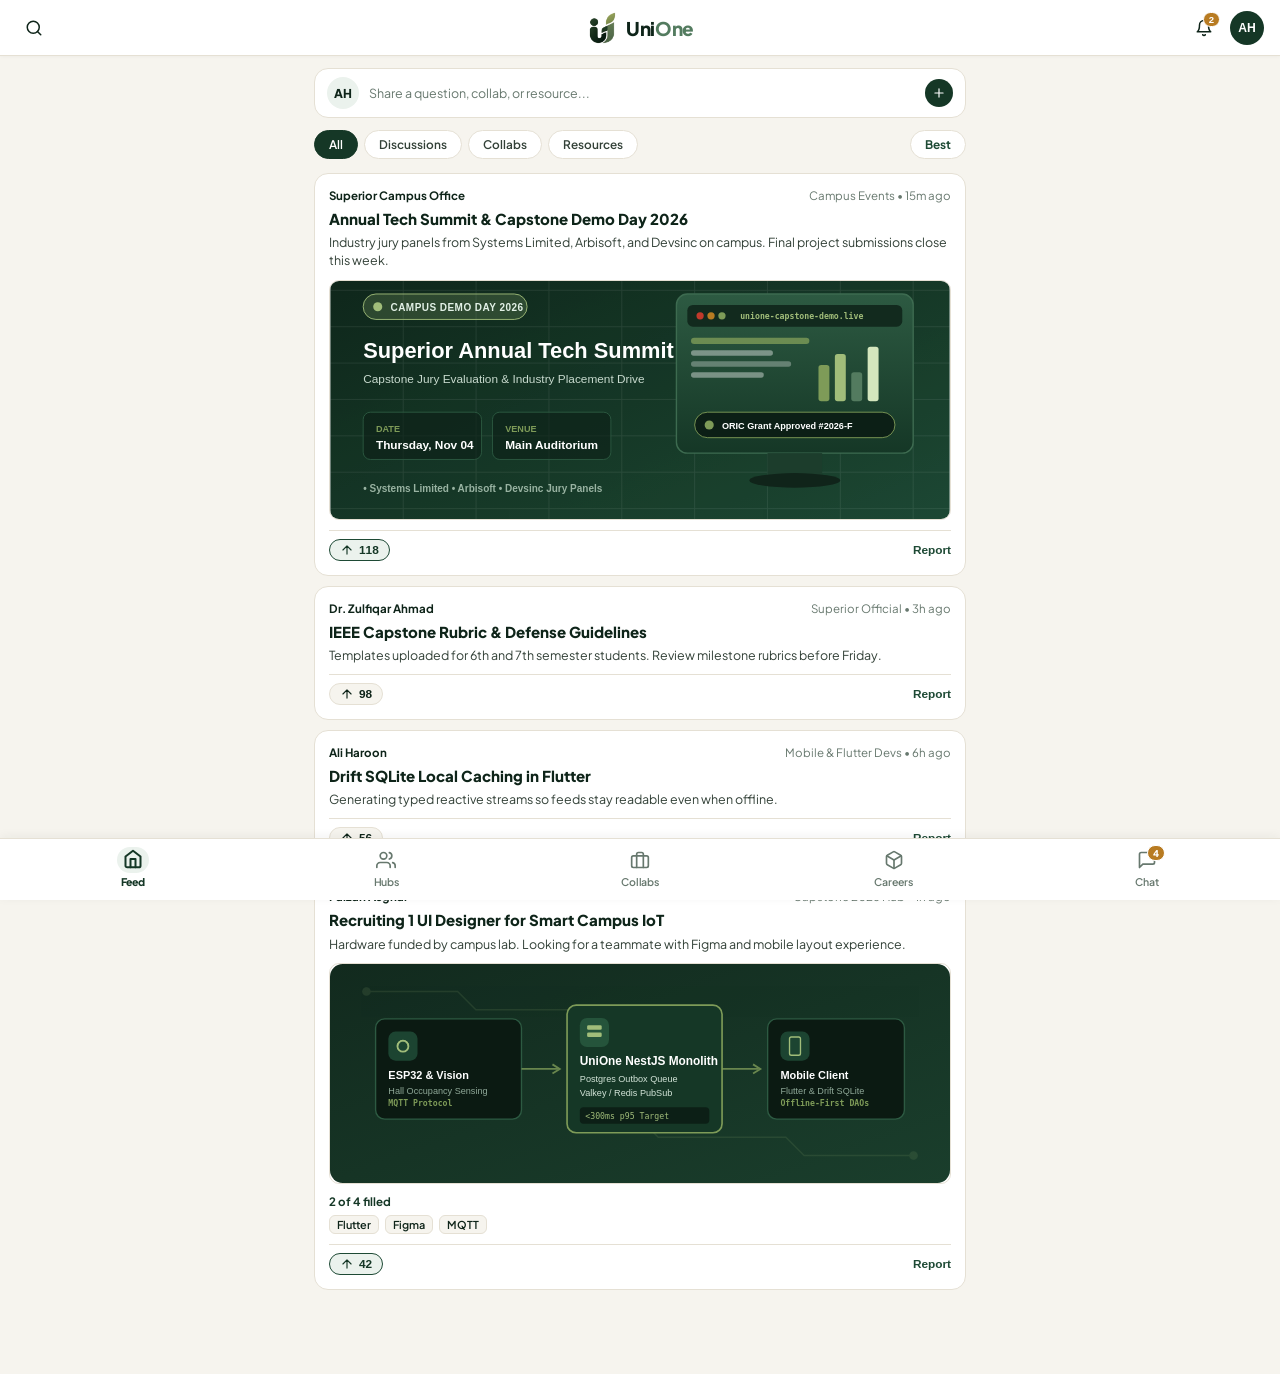
==== commit d453df64: "fix: remove header shield, style report and community modals, fix mobile chat layout" ====
--- a/index.html
+++ b/index.html
@@ -39,9 +39,6 @@
     <div class="header-left">
       <button class="header-action-btn" id="btnToggleSearch" title="Search">
         <svg class="svg-icon" viewBox="0 0 24 24"><circle cx="11" cy="11" r="8"></circle><line x1="21" y1="21" x2="16.65" y2="16.65"></line></svg>
-      </button>
-      <button class="header-action-btn" id="btnVerifyDomainHeader" title="Verify Email">
-        <svg class="svg-icon mini" viewBox="0 0 24 24"><path d="M12 22s8-4 8-10V5l-8-3-8 3v7c0 6 8 10 8 10z"></path></svg>
       </button>
     </div>
 
--- a/styles.css
+++ b/styles.css
@@ -622,14 +622,25 @@
 /* ==========================================================================
    TAB 5: CHAT & MESSAGING VIEW
    ========================================================================== */
+#pane-messages {
+  height: calc(100vh - 140px);
+  min-height: 480px;
+}
+#pane-messages.active {
+  display: flex;
+  flex-direction: column;
+}
+
 .chat-wrapper {
   background: #FFFFFF;
   border: 1px solid var(--color-border);
   border-radius: var(--radius-md);
   overflow: hidden;
-  min-height: 480px;
+  height: 100%;
+  flex: 1;
   display: flex;
   flex-direction: column;
+  box-shadow: 0 4px 16px rgba(14, 36, 25, 0.05);
 }
 
 .chat-tabs-switch {
@@ -638,6 +649,7 @@
   gap: 6px;
   border-bottom: 1px solid var(--color-border);
   background: var(--color-bg-app);
+  flex-shrink: 0;
 }
 
 .chat-tab-btn {
@@ -646,15 +658,16 @@
   align-items: center;
   justify-content: center;
   gap: 6px;
-  padding: 6px;
+  padding: 8px 10px;
   border-radius: var(--radius-sm);
   background: transparent;
   border: none;
   font-family: inherit;
-  font-size: 0.76rem;
+  font-size: 0.78rem;
   font-weight: 700;
   color: var(--color-text-muted);
   cursor: pointer;
+  transition: all var(--trans-fast);
 }
 .chat-tab-btn.active {
   background: #FFFFFF;
@@ -674,29 +687,46 @@
   color: #FFFFFF;
 }
 
+.chat-list-view {
+  height: 100%;
+  flex: 1;
+  display: flex;
+  flex-direction: column;
+  overflow: hidden;
+}
+
+.conversations-scroll-box,
+.requests-scroll-box {
+  flex: 1;
+  overflow-y: auto;
+  -webkit-overflow-scrolling: touch;
+}
+
 .chat-person-row {
   display: flex;
   align-items: center;
-  gap: 10px;
-  padding: 10px 14px;
+  gap: 12px;
+  padding: 12px 14px;
   border-bottom: 1px solid var(--color-border);
   cursor: pointer;
+  transition: background 0.15s ease;
 }
 .chat-person-row:hover {
   background: #FAF8F2;
 }
 
 .person-avatar {
-  width: 38px;
-  height: 38px;
+  width: 40px;
+  height: 40px;
   border-radius: 50%;
   background: var(--color-mint-subtle);
   color: var(--color-forest-dark);
   font-weight: 800;
-  font-size: 0.8rem;
-  display: flex;
-  align-items: center;
-  justify-content: center;
+  font-size: 0.82rem;
+  display: flex;
+  align-items: center;
+  justify-content: center;
+  flex-shrink: 0;
 }
 
 .person-details {
@@ -706,18 +736,18 @@
 .person-name-row {
   display: flex;
   justify-content: space-between;
-  margin-bottom: 2px;
+  margin-bottom: 3px;
 }
 .person-name-row strong {
-  font-size: 0.82rem;
+  font-size: 0.84rem;
   color: var(--color-forest-dark);
 }
 .person-name-row span {
-  font-size: 0.66rem;
+  font-size: 0.68rem;
   color: var(--color-text-muted);
 }
 .person-snippet {
-  font-size: 0.74rem;
+  font-size: 0.76rem;
   color: var(--color-text-muted);
   white-space: nowrap;
   overflow: hidden;
@@ -729,7 +759,8 @@
   flex: 1;
   display: flex;
   flex-direction: column;
-  min-height: 480px;
+  height: 100%;
+  overflow: hidden;
 }
 
 .active-chat-bar {
@@ -738,6 +769,8 @@
   display: flex;
   align-items: center;
   gap: 10px;
+  background: #FFFFFF;
+  flex-shrink: 0;
 }
 
 .chat-back-btn, .chat-flag-btn {
@@ -745,97 +778,122 @@
   border: none;
   cursor: pointer;
   color: var(--color-forest-dark);
-  padding: 4px;
+  padding: 6px;
+  display: flex;
+  align-items: center;
+  justify-content: center;
+  border-radius: 50%;
+  transition: background var(--trans-fast);
+}
+.chat-back-btn:hover, .chat-flag-btn:hover {
+  background: var(--color-bg-app);
 }
 
 .chat-user-meta {
   flex: 1;
   display: flex;
   align-items: center;
-  gap: 8px;
+  gap: 10px;
 }
 .chat-user-avatar {
-  width: 32px;
-  height: 32px;
+  width: 34px;
+  height: 34px;
   border-radius: 50%;
   background: var(--color-forest-primary);
   color: #FFFFFF;
-  font-size: 0.74rem;
-  font-weight: 800;
-  display: flex;
-  align-items: center;
-  justify-content: center;
+  font-size: 0.76rem;
+  font-weight: 800;
+  display: flex;
+  align-items: center;
+  justify-content: center;
+  flex-shrink: 0;
 }
 .chat-user-names strong {
   display: block;
   font-size: 0.84rem;
   color: var(--color-forest-dark);
+  line-height: 1.2;
 }
 .chat-user-names span {
   display: block;
-  font-size: 0.66rem;
+  font-size: 0.68rem;
   color: var(--color-leaf-green);
   font-weight: 700;
 }
 
 .chat-bubbles-scroll {
   flex: 1;
+  min-height: 0;
   overflow-y: auto;
   padding: 14px;
   display: flex;
   flex-direction: column;
-  gap: 8px;
+  gap: 10px;
   background: #FAF8F2;
-  max-height: 360px;
+  -webkit-overflow-scrolling: touch;
 }
 
 .chat-bubble {
-  max-width: 80%;
-  padding: 8px 12px;
+  max-width: 82%;
+  padding: 9px 13px;
   border-radius: 14px;
-  font-size: 0.78rem;
-  line-height: 1.4;
+  font-size: 0.82rem;
+  line-height: 1.45;
+  word-break: break-word;
 }
 .chat-bubble.peer {
   align-self: flex-start;
   background: #FFFFFF;
   border: 1px solid var(--color-border);
-  border-bottom-left-radius: 2px;
+  border-bottom-left-radius: 3px;
+  box-shadow: 0 1px 3px rgba(0,0,0,0.03);
 }
 .chat-bubble.me {
   align-self: flex-end;
   background: var(--color-forest-primary);
   color: #FFFFFF;
-  border-bottom-right-radius: 2px;
+  border-bottom-right-radius: 3px;
+  box-shadow: 0 2px 6px rgba(14, 36, 25, 0.12);
 }
 
 .chat-typing-row {
-  padding: 4px 14px;
-  font-size: 0.7rem;
+  padding: 6px 14px;
+  font-size: 0.72rem;
   font-style: italic;
   color: var(--color-forest-medium);
   background: #FAF8F2;
+  flex-shrink: 0;
 }
 
 .chat-bottom-input-bar {
-  padding: 8px 12px;
+  padding: 10px 12px;
+  background: #FFFFFF;
   border-top: 1px solid var(--color-border);
   display: flex;
+  align-items: center;
   gap: 8px;
+  flex-shrink: 0;
 }
 
 .chat-bottom-input-bar input {
   flex: 1;
-  border: 1px solid var(--color-border);
+  border: 1.5px solid var(--color-border);
   border-radius: var(--radius-full);
-  padding: 8px 14px;
-  font-size: 0.8rem;
+  padding: 9px 15px;
+  font-size: 0.82rem;
   outline: none;
+  background: var(--color-bg-app);
+  color: var(--color-text-dark);
+  transition: all var(--trans-fast);
+}
+.chat-bottom-input-bar input:focus {
+  border-color: var(--color-forest-medium);
+  background: #FFFFFF;
 }
 
 .chat-send-icon-btn {
-  width: 36px;
-  height: 36px;
+  width: 38px;
+  height: 38px;
   border-radius: 50%;
   background: var(--color-forest-primary);
   color: #FFFFFF;
@@ -844,6 +902,14 @@
   align-items: center;
   justify-content: center;
   cursor: pointer;
+  flex-shrink: 0;
+  transition: transform var(--trans-fast), background var(--trans-fast);
+}
+.chat-send-icon-btn:hover {
+  background: var(--color-forest-dark);
+}
+.chat-send-icon-btn:active {
+  transform: scale(0.92);
 }
 
 /* ==========================================================================
@@ -1233,28 +1299,69 @@
 }
 
 .modal-desc {
+  font-size: 0.82rem;
+  color: var(--color-text-body);
+  line-height: 1.45;
+  margin-bottom: 14px;
+}
+
+/* Modal Badges & Subheaders */
+.preview-badge {
+  display: inline-flex;
+  align-items: center;
+  font-size: 0.72rem;
+  font-weight: 700;
+  text-transform: uppercase;
+  letter-spacing: 0.05em;
+  padding: 4px 10px;
+  border-radius: var(--radius-full);
+  background: var(--color-mint-subtle);
+  color: var(--color-forest-primary);
+  border: 1px solid rgba(83, 123, 95, 0.25);
+}
+
+.verified-chip {
+  display: inline-flex;
+  align-items: center;
+  gap: 5px;
+  font-size: 0.72rem;
+  font-weight: 700;
+  padding: 4px 10px;
+  border-radius: var(--radius-full);
+  background: #EAF4EE;
+  color: var(--color-forest-primary);
+  border: 1px solid rgba(21, 55, 38, 0.15);
+}
+
+.company-sub {
+  display: block;
   font-size: 0.8rem;
-  color: var(--color-text-body);
-  line-height: 1.4;
-  margin-bottom: 14px;
+  font-weight: 600;
+  color: var(--color-forest-medium);
+  margin-top: -6px;
+  margin-bottom: 12px;
 }
 
 .rules-box {
   background: var(--color-bg-app);
+  border: 1px solid var(--color-border);
   border-radius: var(--radius-sm);
-  padding: 12px;
-  margin-bottom: 14px;
+  padding: 12px 14px;
+  margin-bottom: 16px;
 }
 .rules-box h5 {
+  font-size: 0.78rem;
+  font-weight: 800;
+  color: var(--color-forest-dark);
+  margin-bottom: 6px;
+  letter-spacing: 0.02em;
+}
+.rules-box ul {
+  padding-left: 20px;
+  margin: 0;
   font-size: 0.76rem;
-  font-weight: 800;
-  margin-bottom: 6px;
-}
-.rules-box ul {
-  padding-left: 18px;
-  font-size: 0.74rem;
   color: var(--color-text-body);
-  line-height: 1.4;
+  line-height: 1.5;
 }
 
 .opp-quick-tags {
@@ -1276,6 +1383,48 @@
 }
 .tag-pill.alert {
   color: var(--color-gold);
+}
+
+/* Report Modal Options */
+.reasons-list {
+  display: flex;
+  flex-direction: column;
+  gap: 10px;
+  margin: 16px 0 20px 0;
+}
+.reason-row {
+  display: flex;
+  align-items: center;
+  gap: 12px;
+  padding: 12px 14px;
+  background: var(--color-bg-app);
+  border: 1.5px solid var(--color-border);
+  border-radius: var(--radius-sm);
+  cursor: pointer;
+  transition: all 0.2s ease;
+  user-select: none;
+}
+.reason-row:hover {
+  border-color: var(--color-forest-medium);
+  background: #FFFFFF;
+}
+.reason-row:has(input:checked) {
+  border-color: var(--color-danger);
+  background: #FFF8F7;
+  box-shadow: 0 2px 6px rgba(192, 57, 43, 0.08);
+}
+.reason-row input[type="radio"] {
+  width: 18px;
+  height: 18px;
+  accent-color: var(--color-danger);
+  cursor: pointer;
+  margin: 0;
+  flex-shrink: 0;
+}
+.reason-row span {
+  font-size: 0.82rem;
+  font-weight: 600;
+  color: var(--color-forest-dark);
 }
 
 .otp-inputs-grid {
@@ -1337,3 +1486,16 @@
 .hidden {
   display: none !important;
 }
+
+
+/* Embedded Post Image */
+.post-embedded-img {
+  width: 100%;
+  height: auto;
+  max-height: 240px;
+  object-fit: cover;
+  border-radius: var(--radius-sm);
+  margin: 8px 0 10px 0;
+  display: block;
+  border: 1px solid var(--color-border);
+}
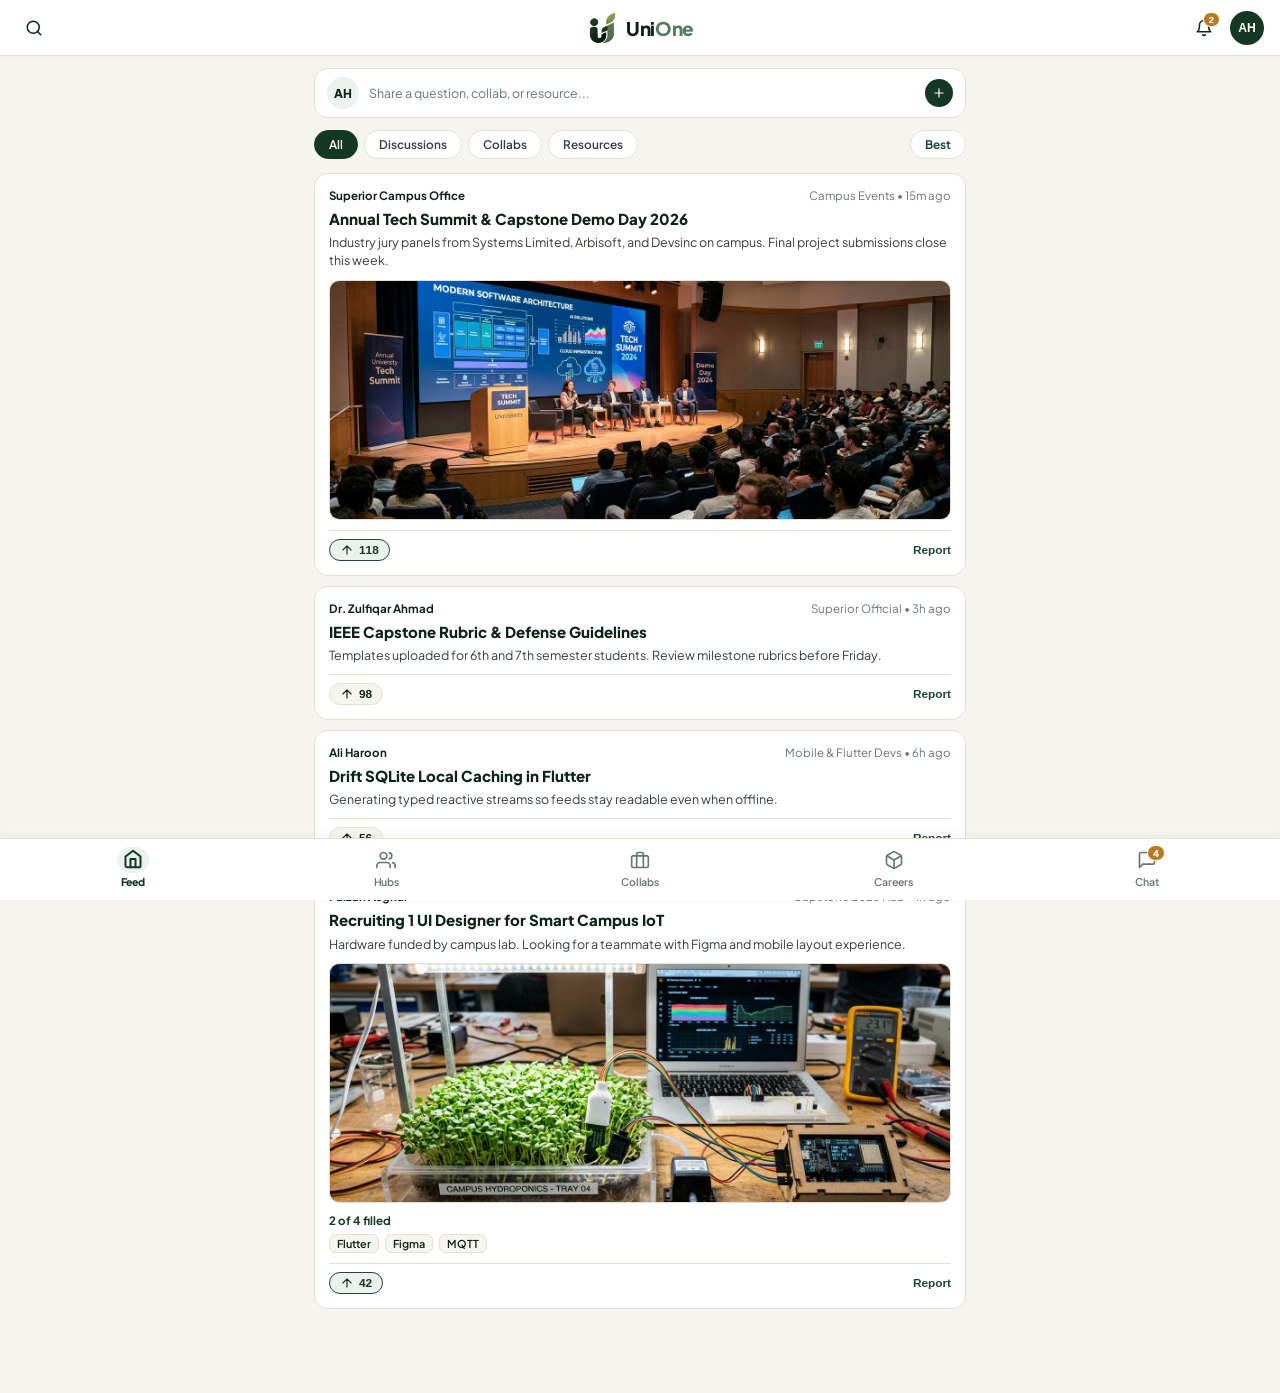
==== commit 1f09eeaa: "feat: immersive fullscreen chat room, working roll no toggle, realistic demo images" ====
--- a/index.html
+++ b/index.html
@@ -238,7 +238,7 @@
 
         <div class="profile-info-block">
           <h3>Ali Haroon</h3>
-          <span class="roll-number-tag">SU92-BSSEM-F24-296</span>
+          <span class="roll-number-tag" id="profileRollTag">SU92-BSSEM-F24-296</span>
           <p class="profile-dept">BS Software Engineering • Superior University</p>
           <p class="profile-bio-snippet">Full-stack & Flutter developer building verified university networks.</p>
         </div>
--- a/styles.css
+++ b/styles.css
@@ -316,7 +316,7 @@
 }
 
 /* Popover Dropdown */
-.popover-dropdown {
+.popover-dropdown, .notifications-panel {
   position: absolute;
   top: 52px;
   right: 12px;
@@ -910,6 +910,89 @@
 }
 .chat-send-icon-btn:active {
   transform: scale(0.92);
+}
+
+/* ==========================================================================
+   NATIVE FULLSCREEN CHAT ROOM (Immersive WhatsApp / Telegram Experience)
+   ========================================================================== */
+body.chat-room-active {
+  overflow: hidden !important;
+}
+
+body.chat-room-active .app-top-header {
+  display: none !important;
+}
+
+body.chat-room-active .app-bottom-footer {
+  display: none !important;
+}
+
+body.chat-room-active .fab-new-post {
+  display: none !important;
+}
+
+body.chat-room-active .app-main-viewport {
+  padding: 0 !important;
+  max-width: 100% !important;
+  margin: 0 !important;
+  height: 100vh !important;
+  height: 100dvh !important;
+  overflow: hidden !important;
+}
+
+body.chat-room-active #pane-messages {
+  height: 100vh !important;
+  height: 100dvh !important;
+  min-height: 100vh !important;
+  padding: 0 !important;
+  margin: 0 !important;
+  max-width: 100% !important;
+}
+
+body.chat-room-active .chat-wrapper {
+  border: none !important;
+  border-radius: 0 !important;
+  box-shadow: none !important;
+  height: 100vh !important;
+  height: 100dvh !important;
+  max-width: 100% !important;
+}
+
+body.chat-room-active .chat-active-view {
+  height: 100vh !important;
+  height: 100dvh !important;
+  max-height: 100vh !important;
+  max-height: 100dvh !important;
+  display: flex !important;
+  flex-direction: column !important;
+}
+
+body.chat-room-active .active-chat-bar {
+  padding: 12px 16px;
+  background: #FFFFFF;
+  border-bottom: 1px solid var(--color-border);
+  box-shadow: 0 1px 4px rgba(14, 36, 25, 0.05);
+  position: sticky;
+  top: 0;
+  z-index: 20;
+}
+
+body.chat-room-active .chat-bubbles-scroll {
+  flex: 1 !important;
+  min-height: 0 !important;
+  padding: 16px 14px;
+  background: #FAF8F2;
+  overflow-y: auto !important;
+}
+
+body.chat-room-active .chat-bottom-input-bar {
+  padding: 12px 14px;
+  background: #FFFFFF;
+  border-top: 1px solid var(--color-border);
+  box-shadow: 0 -1px 4px rgba(14, 36, 25, 0.03);
+  position: sticky;
+  bottom: 0;
+  z-index: 20;
 }
 
 /* ==========================================================================
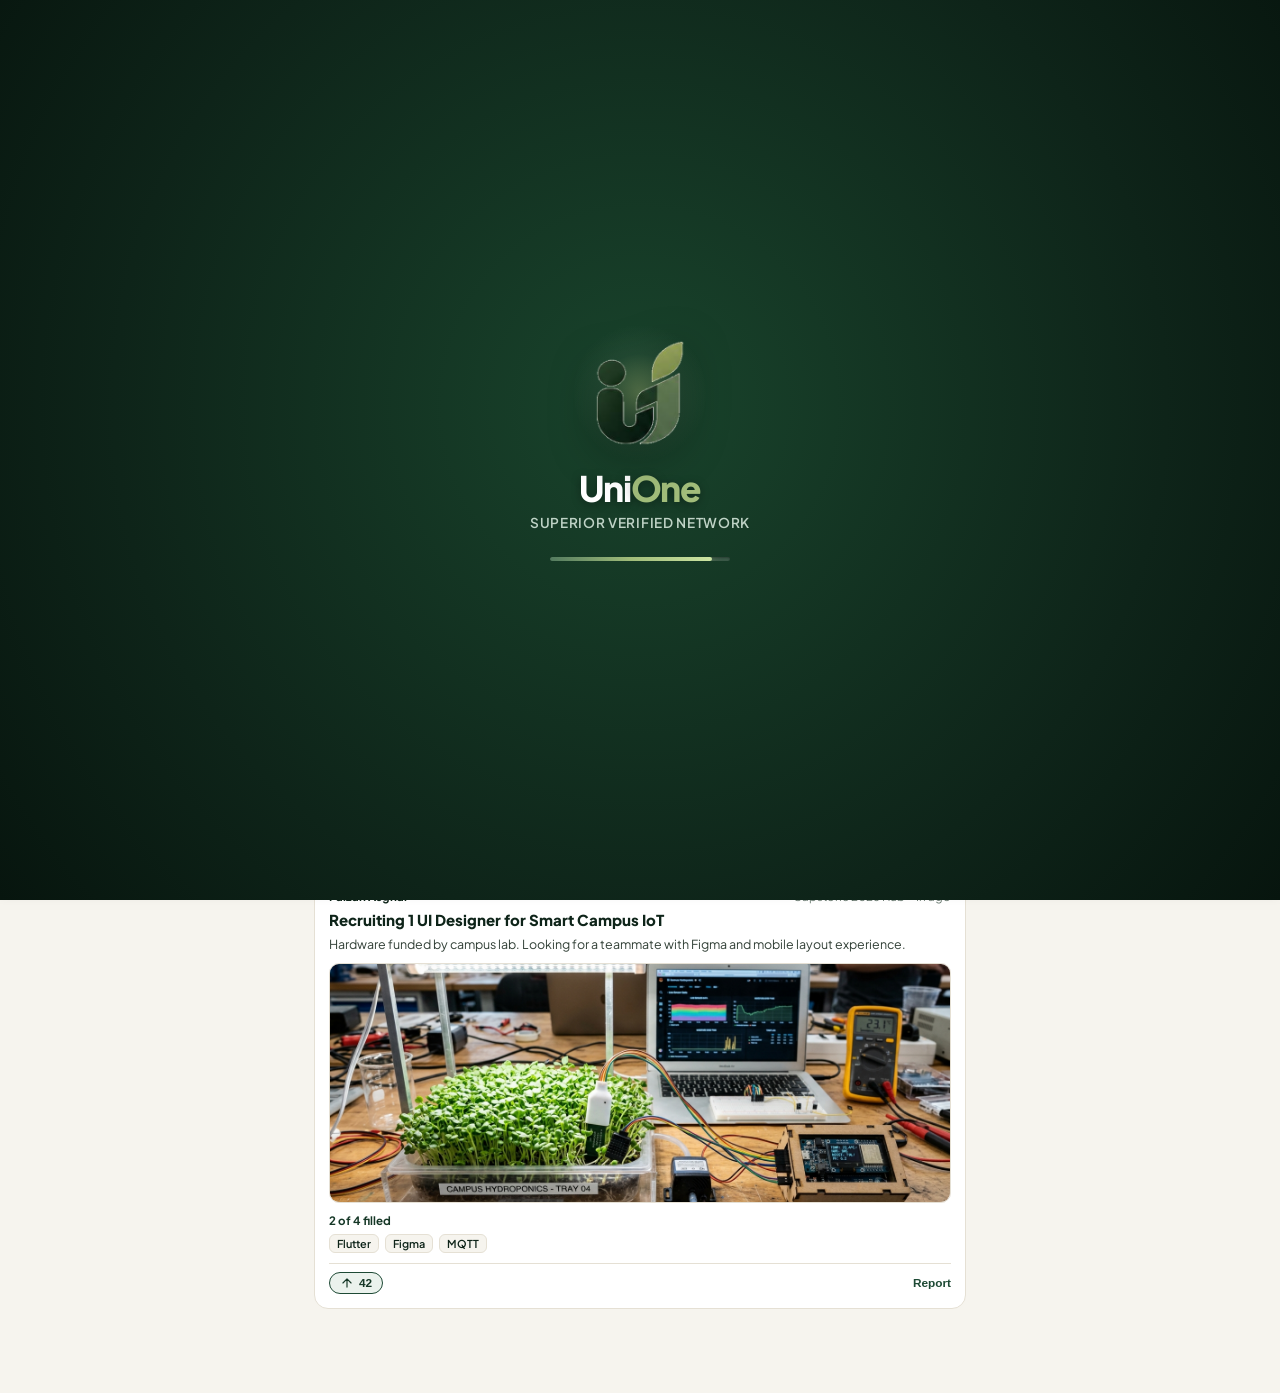
==== commit 49c244d2: "perf: compress logo, add preload, 2.5s immersive breathing splash screen, and native app animations" ====
--- a/index.html
+++ b/index.html
@@ -7,6 +7,7 @@
   <meta name="description" content="Verified student collaboration and career discovery network.">
   <link rel="preconnect" href="https://fonts.googleapis.com">
   <link rel="preconnect" href="https://fonts.gstatic.com" crossorigin>
+  <link rel="preload" as="image" href="logo_clean.png">
   <link href="https://fonts.googleapis.com/css2?family=Plus+Jakarta+Sans:wght@500;600;700;800&family=JetBrains+Mono:wght@500;600&display=swap" rel="stylesheet">
   <link rel="stylesheet" href="styles.css">
 </head>
--- a/styles.css
+++ b/styles.css
@@ -63,12 +63,12 @@
 }
 
 /* ==========================================================================
-   0. CLEAN SPLASH SCREEN
+   0. PREMIUM NATIVE SPLASH SCREEN (2.5s Stay with Ambient Glow & Breathing Logo)
    ========================================================================== */
 .splash-screen {
   position: fixed;
   inset: 0;
-  background: linear-gradient(160deg, #0E2419 0%, #153726 60%, #1C4431 100%);
+  background: radial-gradient(circle at 50% 45%, #19442C 0%, #0E2419 65%, #07150E 100%);
   color: #FFFFFF;
   z-index: 9999;
   display: flex;
@@ -76,20 +76,39 @@
   justify-content: center;
   text-align: center;
   padding: 24px;
-  transition: opacity 0.4s ease, transform 0.4s ease;
+  transition: opacity 0.55s cubic-bezier(0.4, 0, 0.2, 1), transform 0.55s cubic-bezier(0.4, 0, 0.2, 1);
+  user-select: none;
 }
 
 .splash-screen.fade-out {
   opacity: 0;
-  transform: scale(1.03);
+  transform: scale(1.06);
   pointer-events: none;
+}
+
+.splash-content {
+  display: flex;
+  flex-direction: column;
+  align-items: center;
+  animation: splashContentReveal 0.75s cubic-bezier(0.16, 1, 0.3, 1) both;
+}
+
+@keyframes splashContentReveal {
+  from {
+    opacity: 0;
+    transform: translateY(16px) scale(0.92);
+  }
+  to {
+    opacity: 1;
+    transform: translateY(0) scale(1);
+  }
 }
 
 .splash-logo-container {
   position: relative;
-  width: 90px;
-  height: 100px;
-  margin: 0 auto 16px auto;
+  width: 96px;
+  height: 108px;
+  margin: 0 auto 18px auto;
   display: flex;
   align-items: center;
   justify-content: center;
@@ -97,15 +116,21 @@
 
 .logo-glow-ring {
   position: absolute;
-  inset: -12px;
-  background: radial-gradient(circle, rgba(161, 189, 122, 0.4) 0%, rgba(21, 55, 38, 0) 70%);
+  inset: -18px;
+  background: radial-gradient(circle, rgba(161, 189, 122, 0.55) 0%, rgba(83, 123, 95, 0.2) 40%, rgba(21, 55, 38, 0) 70%);
   border-radius: 50%;
-  animation: glowPulse 2s infinite ease-in-out;
+  animation: glowPulse 2.4s infinite ease-in-out;
 }
 
 @keyframes glowPulse {
-  0%, 100% { transform: scale(0.9); opacity: 0.5; }
-  50% { transform: scale(1.15); opacity: 0.9; }
+  0%, 100% {
+    transform: scale(0.92);
+    opacity: 0.5;
+  }
+  50% {
+    transform: scale(1.22);
+    opacity: 0.95;
+  }
 }
 
 .splash-brand-logo {
@@ -114,43 +139,62 @@
   object-fit: contain;
   position: relative;
   z-index: 2;
-  filter: drop-shadow(0 4px 10px rgba(0,0,0,0.3));
+  filter: drop-shadow(0 8px 24px rgba(0, 0, 0, 0.45));
+  animation: logoBreathe 2.4s ease-in-out infinite;
+}
+
+@keyframes logoBreathe {
+  0%, 100% {
+    transform: scale(1);
+  }
+  50% {
+    transform: scale(1.05);
+  }
 }
 
 .splash-title {
-  font-size: 2rem;
+  font-size: 2.2rem;
   font-weight: 800;
   letter-spacing: -0.03em;
-  margin-bottom: 2px;
-}
-.splash-title span { color: var(--color-leaf-light); }
+  margin-bottom: 4px;
+  color: #FFFFFF;
+  text-shadow: 0 2px 10px rgba(0, 0, 0, 0.35);
+}
+.splash-title span {
+  color: var(--color-leaf-light);
+}
 
 .splash-tagline {
   font-size: 0.85rem;
-  color: #C2D4C8;
-  font-weight: 500;
-  margin-bottom: 24px;
+  color: #D2E4D8;
+  font-weight: 600;
+  letter-spacing: 0.05em;
+  text-transform: uppercase;
+  margin-bottom: 26px;
+  opacity: 0.9;
 }
 
 .splash-loader-area {
-  width: 160px;
+  width: 180px;
   margin: 0 auto;
 }
 
 .splash-progress-track {
   width: 100%;
-  height: 3.5px;
-  background: rgba(255,255,255,0.18);
+  height: 4px;
+  background: rgba(255, 255, 255, 0.16);
   border-radius: 4px;
   overflow: hidden;
+  box-shadow: inset 0 1px 2px rgba(0, 0, 0, 0.3);
 }
 
 .splash-progress-bar {
   width: 0%;
   height: 100%;
-  background: linear-gradient(90deg, var(--color-sage), var(--color-leaf-light));
+  background: linear-gradient(90deg, #537B5F, #A1BD7A, #CDE5A3);
   border-radius: 4px;
-  transition: width 1.5s cubic-bezier(0.2, 0.8, 0.2, 1);
+  box-shadow: 0 0 12px rgba(161, 189, 122, 0.75);
+  transition: width 0.75s cubic-bezier(0.2, 0.8, 0.2, 1);
 }
 
 /* ==========================================================================
@@ -384,14 +428,14 @@
 
 .tab-pane {
   display: none;
-  animation: fadeIn 0.2s ease backwards;
 }
 .tab-pane.active {
   display: block;
-}
-
-@keyframes fadeIn {
-  from { opacity: 0; transform: translateY(4px); }
+  animation: tabSlideFade 0.28s cubic-bezier(0.16, 1, 0.3, 1);
+}
+
+@keyframes tabSlideFade {
+  from { opacity: 0; transform: translateY(8px); }
   to { opacity: 1; transform: translateY(0); }
 }
 
@@ -526,7 +570,10 @@
   border: 1px solid var(--color-border);
   border-radius: var(--radius-md);
   padding: 14px;
-  transition: all var(--trans-fast);
+  transition: transform 0.16s cubic-bezier(0.16, 1, 0.3, 1), box-shadow 0.16s ease;
+}
+.clean-card:active {
+  transform: scale(0.985);
 }
 
 .card-top-meta {
@@ -840,6 +887,18 @@
   font-size: 0.82rem;
   line-height: 1.45;
   word-break: break-word;
+  animation: bubblePop 0.22s cubic-bezier(0.16, 1, 0.3, 1);
+}
+
+@keyframes bubblePop {
+  from {
+    opacity: 0;
+    transform: translateY(6px) scale(0.97);
+  }
+  to {
+    opacity: 1;
+    transform: translateY(0) scale(1);
+  }
 }
 .chat-bubble.peer {
   align-self: flex-start;
@@ -1229,6 +1288,13 @@
 
 .footer-nav-tab.active .footer-icon-shell {
   background-color: var(--color-mint-subtle);
+  animation: tabBounce 0.32s cubic-bezier(0.34, 1.56, 0.64, 1);
+}
+
+@keyframes tabBounce {
+  0% { transform: scale(0.85); }
+  60% { transform: scale(1.15); }
+  100% { transform: scale(1); }
 }
 
 .footer-nav-tab.active .svg-icon {
